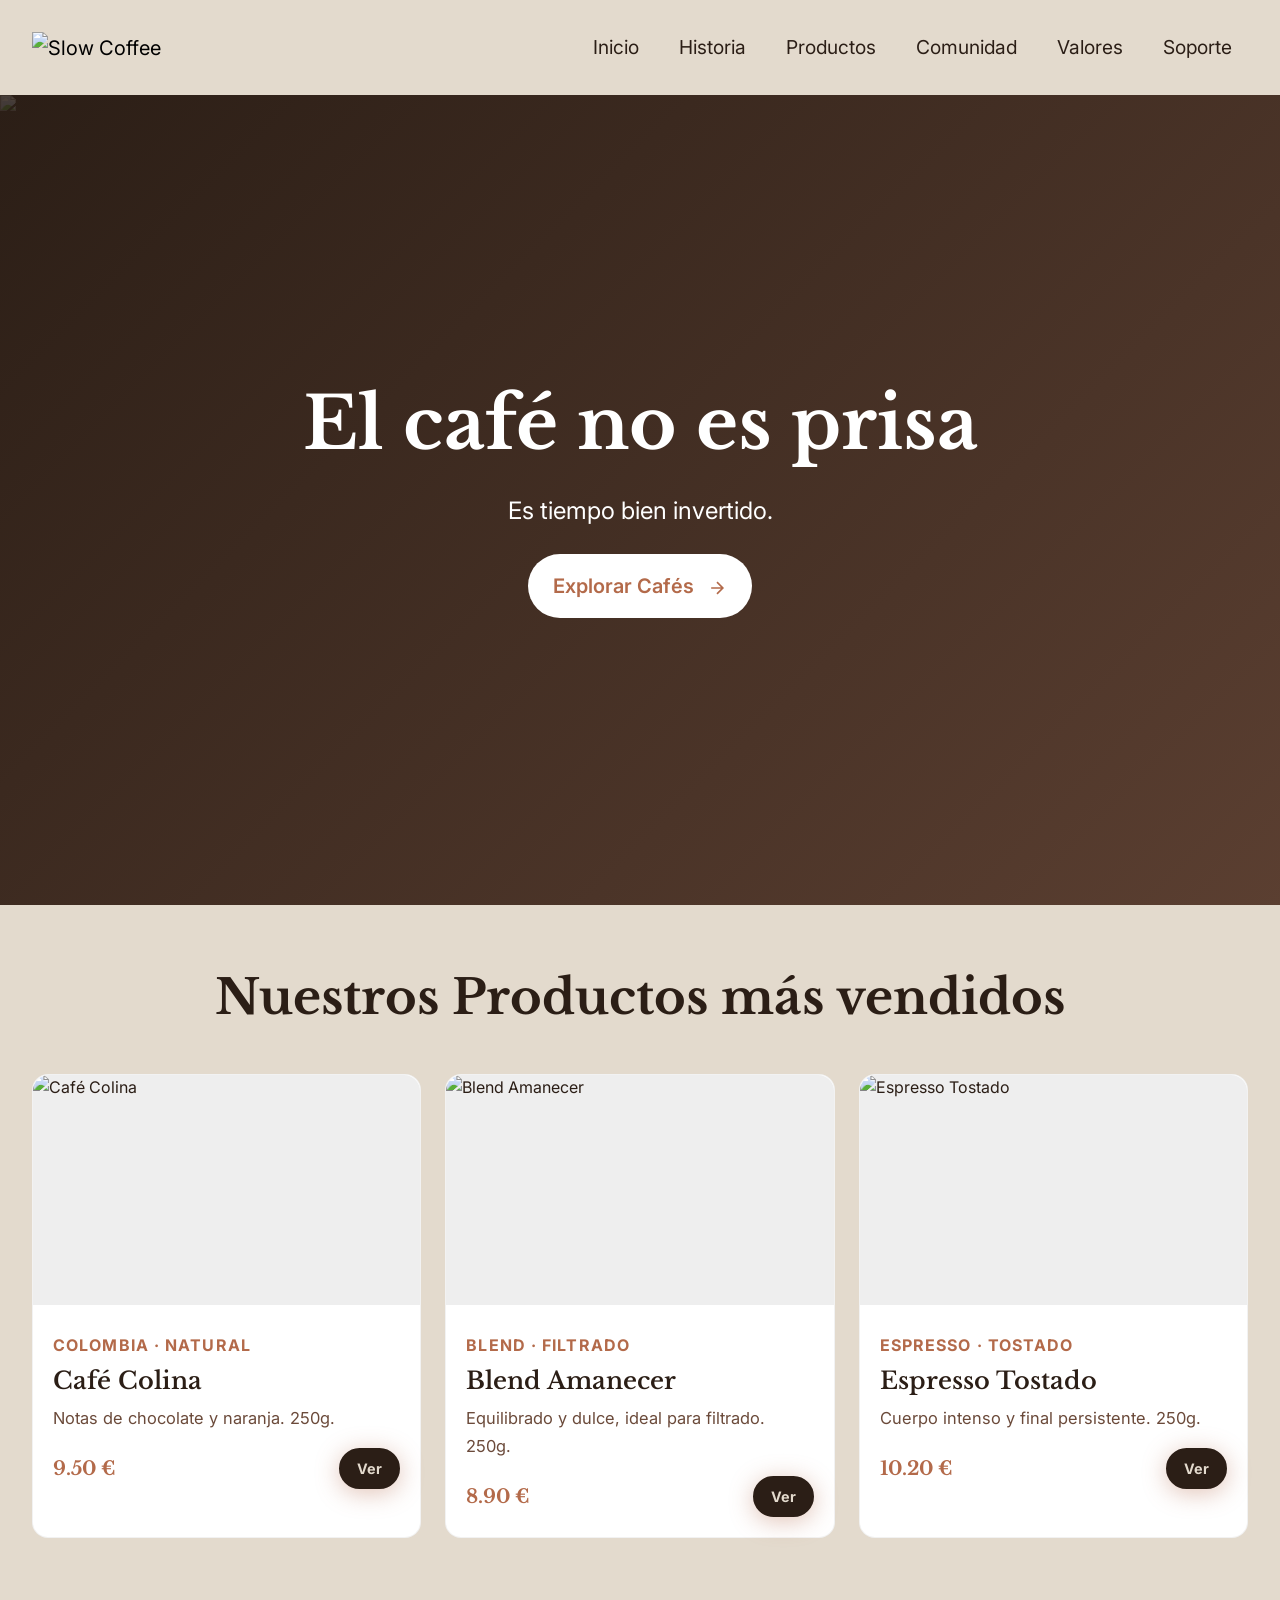
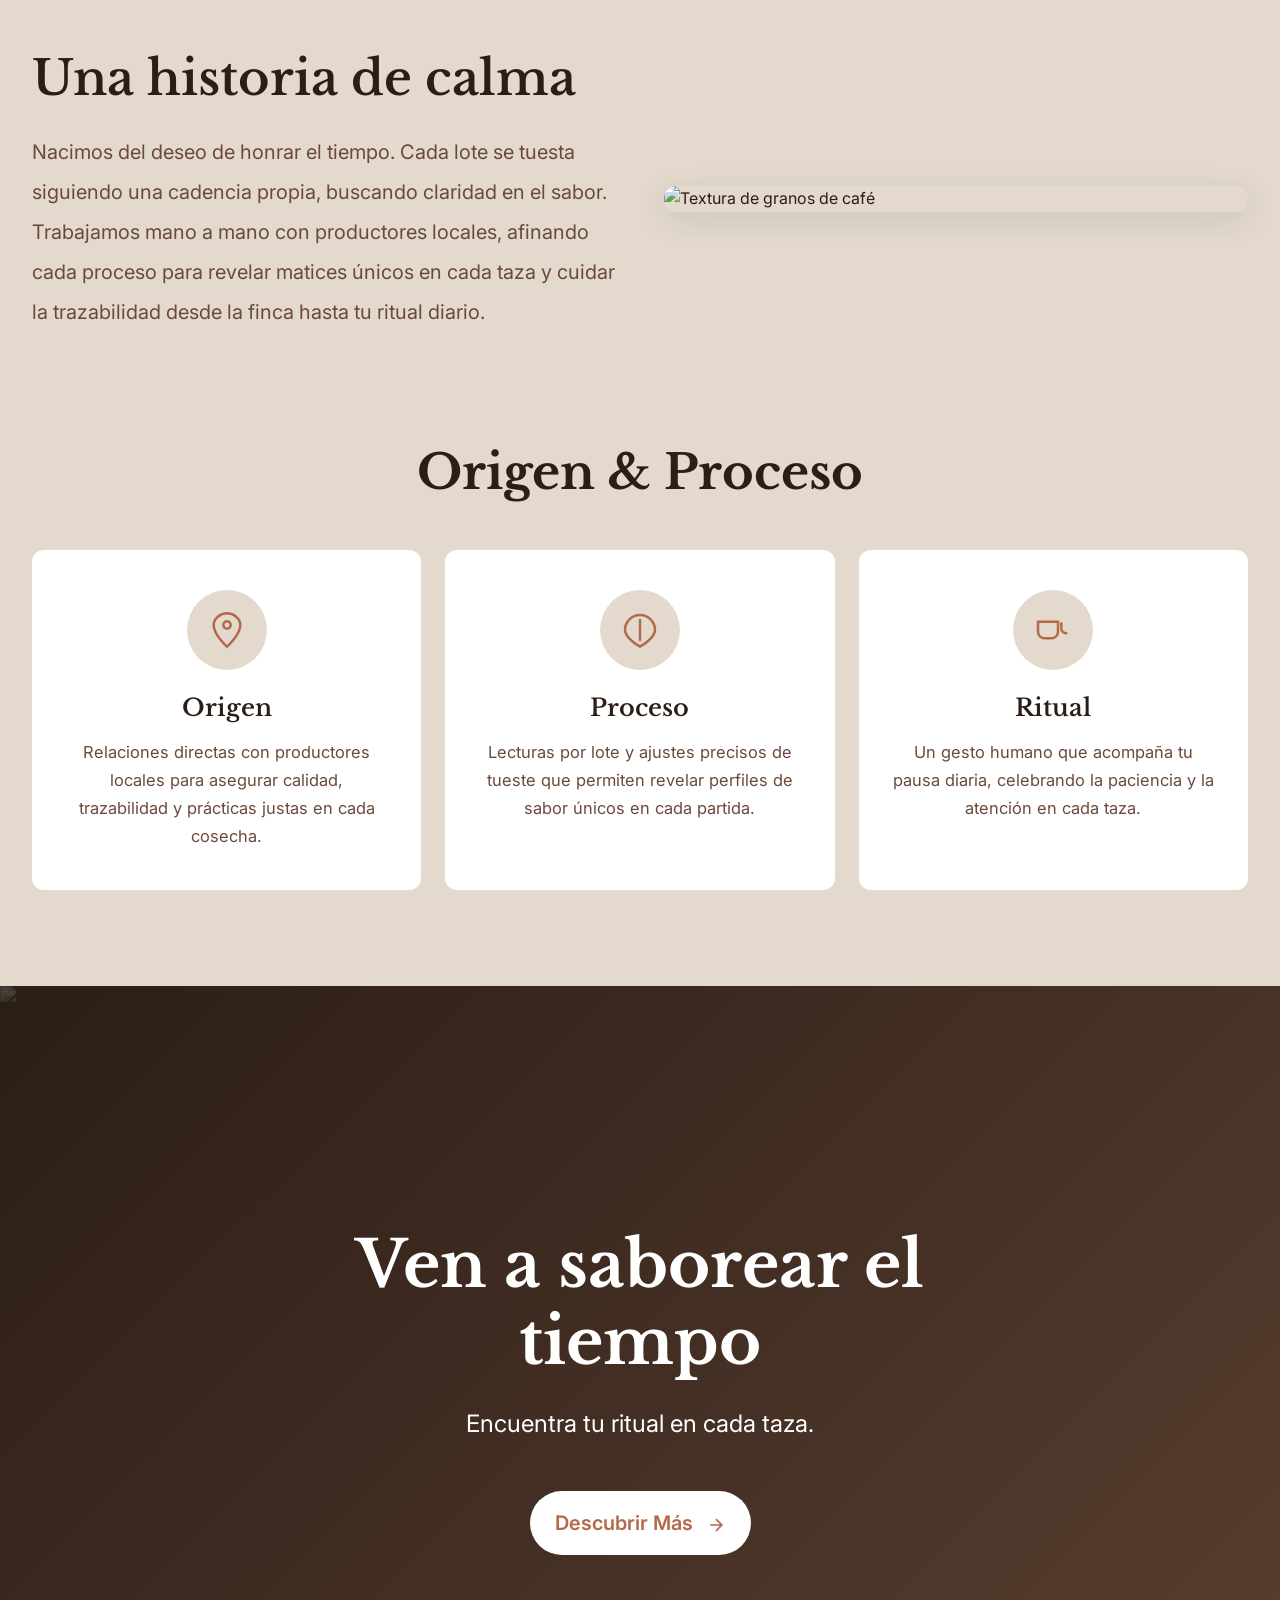
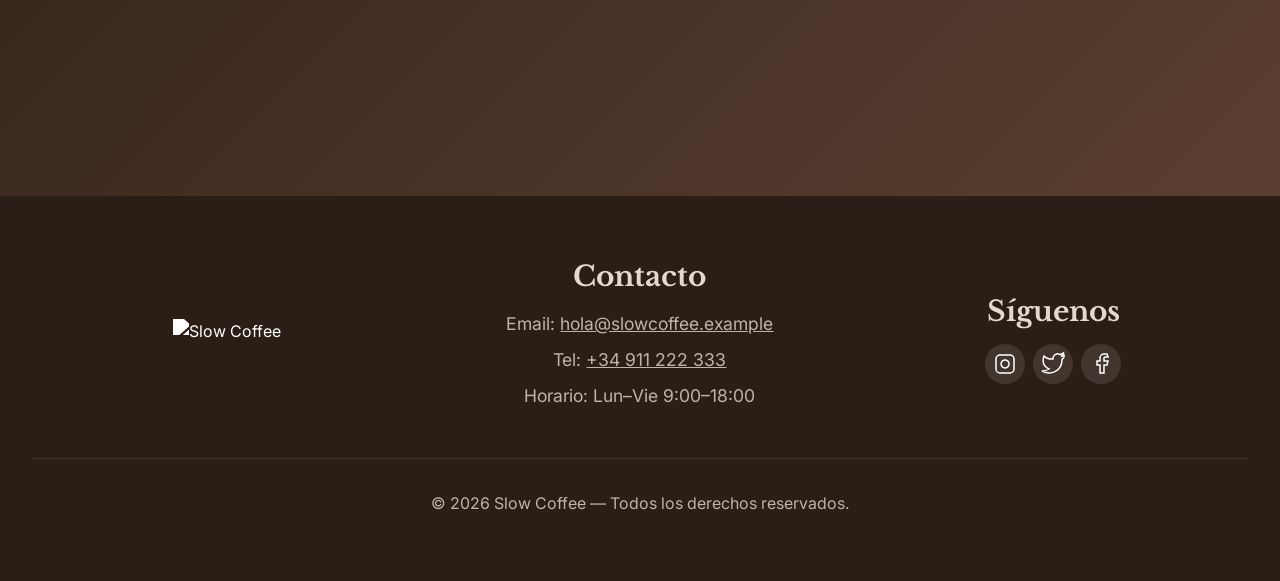
==== index.html @ 9565223c "mover codigo css del footer al html" ====
<!doctype html>
<html lang="es">

<head>
  <meta charset="utf-8" />
  <meta name="viewport" content="width=device-width, initial-scale=1" />
  <title>Slow Coffee — Inicio</title>
  <link rel="preconnect" href="https://fonts.googleapis.com">
  <link rel="preconnect" href="https://fonts.gstatic.com" crossorigin>
  <link
    href="https://fonts.googleapis.com/css2?family=Inter:wght@300;400;600;700&family=Libre+Baskerville:wght@400;700&display=swap"
    rel="stylesheet">
  <link href="https://cdn.jsdelivr.net/npm/bootstrap@5.3.2/dist/css/bootstrap.min.css" rel="stylesheet">

  <link rel="stylesheet" href="css/styles.css">
</head>

<body>
  <!-- //navegación -->
  <header class="site-header">
    <nav class="navbar navbar-expand-md">
      <div class="container d-flex align-items-center justify-content-between">
        <a class="navbar-brand" href="index.html">
          <img src="img/logo_png.png" alt="Slow Coffee" height="50">
        </a>
        <button class="navbar-toggler border-0" type="button" data-bs-toggle="collapse" data-bs-target="#mainNav"
          aria-controls="mainNav" aria-expanded="false" aria-label="Alternar navegación">
          <span class="navbar-toggler-icon"></span>
        </button>
        <div class="collapse navbar-collapse" id="mainNav">
          <ul class="navbar-nav ms-auto gap-2">
            <li class="nav-item"><a class="nav-link" href="index.html">Inicio</a></li>
            <li class="nav-item"><a class="nav-link" href="pag/historia.html">Historia</a></li>
            <li class="nav-item"><a class="nav-link" href="pag/catalogo.html">Productos</a></li>
            <li class="nav-item"><a class="nav-link" href="pag/comunidad.html">Comunidad</a></li>
            <li class="nav-item"><a class="nav-link" href="pag/valores.html">Valores</a></li>
            <li class="nav-item"><a class="nav-link" href="pag/soporte.html">Soporte</a></li>
          </ul>
        </div>
      </div>
    </nav>
  </header>

  <!-- hero -->
  <main>
    <section class="hero">
      <img src="img/indexHero.png" alt="IndexHero" class="hero-bg">
      <div class="hero-overlay"></div>
      <div class="container hero-inner">
        <div class="row justify-content-center">
          <div class="col-lg-10 col-xl-8">
            <div class="hero-copy text-center">
              <h1 class="display-2 fw-bold mb-4">El café no es prisa</h1>
              <p class="fs-4 mb-4">Es tiempo bien invertido.</p>
              <a href="pag/catalogo.html" class="btn btn-hero fs-5">
                Explorar Cafés
                <svg width="20" height="20" viewBox="0 0 24 24" fill="none" stroke="currentColor" stroke-width="2"
                  style="margin-left: 0.5rem;">
                  <path d="M5 12h14M12 5l7 7-7 7" />
                </svg>
              </a>
            </div>
          </div>
        </div>
      </div>
    </section>

    <!-- productos más vendidos -->
    <section id="best-sellers" class="py-section py-3 my-5">
      <div class="container">
        <h2 class="display-5 fw-bold text-center mb-5">Nuestros Productos más vendidos</h2>
        <div class="row g-4">
          <div class="col-md-4">
            <div class="product-card rounded-4">
              <div class="product-photo rounded-top-4">
                <img src="./img/productosFoto.png" alt="Café Colina">
              </div>
              <div class="card-body">
                <span class="headline d-block mb-2">Colombia · Natural</span>
                <h5 class="card-title">Café Colina</h5>
                <p>Notas de chocolate y
                  naranja. 250g.</p>
                <div class="d-flex justify-content-between align-items-center">
                  <span class="price">9.50 €</span>
                  <a href="pag/catalogo.html" class="btn btn-outline-secondary"
                    style="padding: 0.5rem 1rem; font-size: 0.9rem;">Ver</a>
                </div>
              </div>
            </div>
          </div>
          <div class="col-md-4">
            <div class="product-card rounded-4">
              <div class="product-photo rounded-top-4">
                <img src="./img/productosFoto.png" alt="Blend Amanecer">
              </div>
              <div class="card-body">
                <span class="headline d-block mb-2">Blend · Filtrado</span>
                <h5 class="card-title">Blend Amanecer</h5>
                <p>Equilibrado y dulce, ideal
                  para filtrado. 250g.</p>
                <div class="d-flex justify-content-between align-items-center">
                  <span class="price">8.90 €</span>
                  <a href="pag/catalogo.html" class="btn btn-outline-secondary"
                    style="padding: 0.5rem 1rem; font-size: 0.9rem;">Ver</a>
                </div>
              </div>
            </div>
          </div>
          <div class="col-md-4">
            <div class="product-card rounded-4">
              <div class="product-photo rounded-top-4">
                <img src="./img/productosFoto.png" alt="Espresso Tostado">
              </div>
              <div class="card-body">
                <span class="headline d-block mb-2">Espresso · Tostado</span>
                <h5 class="card-title">Espresso Tostado</h5>
                <p>Cuerpo intenso y final
                  persistente. 250g.</p>
                <div class="d-flex justify-content-between align-items-center">
                  <span class="price">10.20 €</span>
                  <a href="pag/catalogo.html" class="btn btn-outline-secondary"
                    style="padding: 0.5rem 1rem; font-size: 0.9rem;">Ver</a>
                </div>
              </div>
            </div>
          </div>
        </div>
      </div>
    </section>

    <!-- historia -->
    <section id="historia" class="py-section py-5">
      <div class="container">
        <div class="row align-items-center g-5">
          <article class="col-md-6 text-center text-md-start">
            <h2 class="display-5 fw-semibold mb-4">Una historia de calma</h2>
            <p class="fs-5 lh-lg">Nacimos del deseo de honrar el tiempo. Cada lote se tuesta
              siguiendo una cadencia propia,
              buscando claridad en el sabor. Trabajamos mano a mano con productores locales, afinando cada proceso para
              revelar matices únicos en cada taza y cuidar la trazabilidad desde la finca hasta tu ritual diario.</p>
          </article>
          <aside class="col-md-6">
            <div class="story-media">
              <img src="./img/historiaFoto2.png" alt="Textura de granos de café" class="img-fluid" />
            </div>
          </aside>
        </div>
      </div>
    </section>

    <!-- cards -->
    <section id="origen" class="py-section py-5 mb-5">
      <div class="container">
        <h2 class="display-5 fw-bold text-center mb-5">Origen & Proceso</h2>
        <div class="row g-4">
          <div class="col-md-4">
            <div class="icon-card">
              <div class="icon-bg">
                <svg class="icon" viewBox="0 0 24 24" fill="none" stroke="currentColor" aria-hidden="true">
                  <path d="M12 2C8 2 4 5 4 9c0 6 8 13 8 13s8-7 8-13c0-4-4-7-8-7z" />
                  <circle cx="12" cy="9" r="2.2" />
                </svg>
              </div>
              <h4>Origen</h4>
              <p class="mb-0">Relaciones directas con productores locales para asegurar calidad, trazabilidad y
                prácticas justas en cada cosecha.</p>
            </div>
          </div>
          <div class="col-md-4">
            <div class="icon-card">
              <div class="icon-bg">
                <svg class="icon" viewBox="0 0 24 24" fill="none" stroke="currentColor" aria-hidden="true">
                  <path d="M21 12c0 5-9 10-9 10S3 17 3 12a9 9 0 0 1 18 0z" />
                  <path d="M12 6v12" stroke-linecap="round" />
                </svg>
              </div>
              <h4>Proceso</h4>
              <p class="mb-0">Lecturas por lote y ajustes precisos de tueste que permiten revelar perfiles de sabor
                únicos en cada partida.</p>
            </div>
          </div>
          <div class="col-md-4">
            <div class="icon-card">
              <div class="icon-bg">
                <svg class="icon" viewBox="0 0 24 24" fill="none" stroke="currentColor" aria-hidden="true">
                  <path d="M3 7h12v6a4 4 0 0 1-4 4H7a4 4 0 0 1-4-4V7z" />
                  <path d="M17 8v3a3 3 0 0 0 3 3" stroke-linecap="round" />
                </svg>
              </div>
              <h4>Ritual</h4>
              <p class="mb-0">Un gesto humano que acompaña tu pausa diaria, celebrando la paciencia y la atención en
                cada taza.</p>
            </div>
          </div>
        </div>
      </div>
    </section>

    <!-- cta -->
    <section class="hero">
      <img src="img/ctaIndex.png" alt="IndexHero" class="hero-bg">
      <div class="hero-overlay"></div>
      <div class="container hero-inner">
        <div class="row justify-content-center">
          <div class="col-lg-10 col-xl-8">
            <div class="hero-copy text-center">
              <h1 class="display-3 fw-bold mb-4">Ven a saborear el tiempo</h1>
              <p class="fs-4 mb-5">Encuentra tu ritual en cada taza.</p>
              <a href="pag/catalogo.html" class="btn btn-hero fs-5">
                Descubrir Más
                <svg width="20" height="20" viewBox="0 0 24 24" fill="none" stroke="currentColor" stroke-width="2"
                  style="margin-left: 0.5rem;">
                  <path d="M5 12h14M12 5l7 7-7 7" />
                </svg>
              </a>
            </div>
          </div>
        </div>
      </div>
    </section>

    <footer style="background: var(--coffee-900); color: var(--cream); padding: 4rem 0;">
      <div class="container">
        <div class="row text-center align-items-center">
          <div class="col-md-4 mb-4">
            <a class="d-inline-block mb-3" href="index.html" style="text-decoration: none;">
              <img src="img/logo_negativo_png.png" alt="Slow Coffee" height="60"
                style="filter: brightness(0) invert(1);">
            </a>
          </div>
          <div class="col-md-4 mb-4">
            <h3 class="mb-3" style="color: var(--cream);">Contacto</h3>
            <ul class="list-unstyled mb-0">
              <li style="margin-bottom: 0.5rem; font-size: 1.1rem; opacity: 0.8;">
                Email: <a href="mailto:hola@slowcoffee.example"
                  style="color: var(--cream); text-decoration: underline;">hola@slowcoffee.example</a>
              </li>
              <li style="margin-bottom: 0.5rem; font-size: 1.1rem; opacity: 0.8;">
                Tel: <a href="tel:+34911222333" style="color: var(--cream); text-decoration: underline;">+34 911 222
                  333</a>
              </li>
              <li style="margin-bottom: 0.5rem; font-size: 1.1rem; opacity: 0.8;">
                Horario: Lun–Vie 9:00–18:00
              </li>
            </ul>
          </div>
          <div class="col-md-4 mb-4">
            <h3 class="mb-3" style="color: var(--cream);">Síguenos</h3>
            <div class="d-flex justify-content-center gap-2" aria-label="Redes sociales">
              <a href="#" aria-label="Instagram"
                style="width: 40px; height: 40px; background: rgba(255, 255, 255, 0.1); border-radius: 50%; display: inline-flex; align-items: center; justify-content: center; color: white; text-decoration: none;">
                <svg viewBox="0 0 24 24" fill="none" stroke="currentColor" stroke-width="1.5" aria-hidden="true"
                  width="24" height="24">
                  <rect x="3" y="3" width="18" height="18" rx="4" />
                  <path d="M16 11.37A4 4 0 1 1 12.63 8 4 4 0 0 1 16 11.37z" />
                </svg>
              </a>
              <a href="#" aria-label="Twitter"
                style="width: 40px; height: 40px; background: rgba(255, 255, 255, 0.1); border-radius: 50%; display: inline-flex; align-items: center; justify-content: center; color: white; text-decoration: none;">
                <svg viewBox="0 0 24 24" fill="none" stroke="currentColor" stroke-width="1.5" aria-hidden="true"
                  width="24" height="24">
                  <path
                    d="M23 3a10.9 10.9 0 0 1-3.14 1.53A4.48 4.48 0 0 0 22.43 1s-1.94 1.16-3.54 1.58A4.48 4.48 0 0 0 12 6v1A10.66 10.66 0 0 1 3 4s-4 9 5 13a11.64 11.64 0 0 1-7 2c9 5 20 0 20-11.5A4.5 4.5 0 0 0 23 3z" />
                </svg>
              </a>
              <a href="#" aria-label="Facebook"
                style="width: 40px; height: 40px; background: rgba(255, 255, 255, 0.1); border-radius: 50%; display: inline-flex; align-items: center; justify-content: center; color: white; text-decoration: none;">
                <svg viewBox="0 0 24 24" fill="none" stroke="currentColor" stroke-width="1.5" aria-hidden="true"
                  width="24" height="24">
                  <path d="M18 2h-3a4 4 0 0 0-4 4v3H8v4h3v8h4v-8h3l1-4h-4V6a1 1 0 0 1 1-1h3z" />
                </svg>
              </a>
            </div>
          </div>
        </div>
        <div class="text-center mt-3" style="padding-top: 2rem; border-top: 1px solid rgba(255,255,255,0.1);">
          <p class="mb-0" style="color: var(--cream); opacity: 0.8;">© <span id="year"></span> Slow Coffee — Todos los
            derechos reservados.</p>
        </div>
      </div>
    </footer>

    <script>
      (function () {
        document.getElementById('year').textContent = new Date().getFullYear();
      })();
    </script>
    <script src="https://cdn.jsdelivr.net/npm/bootstrap@5.3.2/dist/js/bootstrap.bundle.min.js"></script>
</body>

</html>
---- css/styles.css ----
/* ══════════════════════════════════════════════════════════
   SLOW COFFEE - ESTILOS UNIFICADOS (CORREGIDO)
   ══════════════════════════════════════════════════════════ */

:root {
  --coffee-900: #2b1e16;
  --coffee-600: #6b4a3a;
  --cream: #e3dacd;
  --white: #ffffff;
  --olive: #6f7d63;
  --terracotta: #b36a4a;
  --gold: #d4a574;
  --font-serif: "Libre Baskerville", serif;
  --font-sans: "Inter", system-ui, sans-serif;
  --font-sans:
    "Inter", system-ui, -apple-system, "Segoe UI", Roboto, "Helvetica Neue",
    Arial;
  --shadow: 0 8px 30px rgba(43, 30, 22, 0.12);
}

/* 1. RESET & BASE */
* {
  box-sizing: border-box;
}
body {
  margin: 0;
  font-family: var(--font-sans);
  color: var(--coffee-900);
  background: var(--cream);
  line-height: 1.6;
  -webkit-font-smoothing: antialiased;
}
h1,
h2,
h3,
h4,
h5 {
  font-family: var(--font-serif);
  font-weight: 700;
  color: var(--coffee-900);
}
p,
.comunidad {
  color: var(--coffee-600);
}
a {
  text-decoration: none;
  transition: 0.3s;
}

/* 2. LAYOUT - Ajuste para que no se vea comprimido */
.container {
  width: 100%;
  max-width: 1300px !important;
  margin: 0 auto;
  padding: 0 2rem;
}
.py-section {
  padding: 4rem 0;
}

/* 3. HEADER & NAV */
.site-header {
  background: var(--cream);
  padding: 1rem 0;
  z-index: 1050;
}
.navbar-brand img {
  height: 60px;
  width: auto;
  object-fit: contain;
}
.nav-link {
  color: var(--coffee-900) !important;
  font-weight: 400;
  font-size: 1.2rem;
  padding: 0.5rem 1rem !important;
  transition: color 0.3s ease;
}
.nav-link:hover {
  color: var(--terracotta) !important;
}

/* Menú móvil pantalla completa */
@media (max-width: 767px) {
  .navbar-collapse {
    position: fixed;
    top: 0;
    left: 0;
    right: 0;
    bottom: 0;
    background: var(--cream);
    z-index: 1040;
    padding: 2rem;
    overflow-y: auto;
  }
  .navbar-collapse.show,
  .navbar-collapse.collapsing {
    display: flex !important;
    flex-direction: column;
    justify-content: center;
    height: 100vh !important;
    transform: translateX(0);
  }
  .navbar-nav {
    width: 100%;
    text-align: center;
    gap: 1rem !important;
  }
  .nav-item {
    width: 100%;
  }
  .nav-link {
    font-size: 1.5rem !important;
    padding: 1rem !important;
    display: block;
    border-bottom: 1px solid rgba(0, 0, 0, 0.05);
  }
  .nav-link:last-child {
    border-bottom: none;
  }
  .navbar-toggler {
    position: relative;
    z-index: 1050;
  }
  .navbar-brand {
    position: relative;
    z-index: 1050;
  }
}
.navbar-collapse.collapsing {
  transition: none;
}
.navbar-toggler:focus {
  box-shadow: none;
}

/* 4. HERO SYSTEM */
.hero {
  position: relative;
  min-height: 90vh;
  display: flex;
  align-items: center;
  overflow: hidden;
  background: var(--coffee-900);
}
.hero-bg {
  position: absolute;
  inset: 0;
  width: 100%;
  height: 100%;
  object-fit: cover;
  z-index: 0;
}
.hero-overlay {
  position: absolute;
  inset: 0;
  background: linear-gradient(
    135deg,
    rgba(43, 30, 22, 0.85),
    rgba(107, 74, 58, 0.75)
  );
  z-index: 1;
}
.hero-inner {
  position: relative;
  z-index: 2;
  width: 100%;
}
.hero-copy,
.hero-copy h1,
.hero-copy p {
  color: white;
}

/* 5. SECCIÓN HISTORIA (Imagen a la derecha) */
.story-media img {
  border-radius: 12px;
  box-shadow: var(--shadow);
  width: 100%;
  object-fit: cover;
}
.story-media {
  height: 100%;
  display: flex;
  align-items: center;
}

/* 7. PRODUCTOS (Cards de Inicio) */
.product-card {
  background: white;
  border-radius: 8px;
  border: 1px solid rgba(0, 0, 0, 0.05);
  transition:
    transform 0.3s ease,
    box-shadow 0.3s ease;
  height: 100%;
}
.product-card .card-body {
  padding: 1.25rem;
}
.product-photo {
  height: 230px;
  background: #eee;
  margin-bottom: 0.5rem;
  display: flex;
  align-items: center;
  justify-content: center;
  overflow: hidden;
}
.product-photo img {
  width: 100%;
  height: 100%;
  object-fit: cover;
}
.product-card:hover {
  transform: translateY(-8px);
  box-shadow: 0 12px 24px rgba(0, 0, 0, 0.15);
  font-size: 1.05rem;
}
.product-card .card-title {
  font-family: var(--font-serif);
  font-weight: 600;
  margin-bottom: 0.5rem;
}
.product-card .price {
  color: var(--terracotta);
  font-weight: 700;
  font-size: 1.2rem;
  font-family: var(--font-serif);
}

/* 6. ICONOS (Origen & Proceso) - Corregido tamaño */
.icon-card {
  text-align: center;
  padding: 2.5rem 2rem;
  background: white;
  border-radius: 12px;
  transition:
    transform 0.3s ease,
    box-shadow 0.3s ease;
  height: 100%;
}
.icon-card:hover {
  transform: translateY(-8px);
  box-shadow: 0 12px 24px rgba(0, 0, 0, 0.1);
}
.icon-card svg {
  width: 40px;
  height: 80px;
  color: var(--terracotta);
  stroke-width: 1px;
  stroke-width: 1.5px;
}
.icon-card h4,
.product-card h5 {
  font-size: 1.5rem;
  margin-bottom: 1rem;
  font-weight: 600;
}
.icon-card p,
.product-card p {
  color: var(--coffee-600);
  font-size: 1.03rem;
  line-height: 1.7;
}
.icon-card .icon-bg {
  width: 80px;
  height: 80px;
  background: var(--cream);
  border-radius: 50%;
  display: inline-flex;
  align-items: center;
  justify-content: center;
  margin-bottom: 1.5rem;
}

/* 8. FOOTER */

.btn-outline-secondary {
  border: 2px solid var(--coffee-900);
  padding: 1.2rem 2rem;
  border-radius: 50px;
  font-weight: 700;
  background: var(--coffee-900);
  color: var(--cream);
  box-shadow: 0 4px 24px rgba(179, 106, 74, 0.4);
  transition: all 0.3s ease;
}
.btn-outline-secondary:hover {
  background: var(--cream);
  color: var(--coffee-900);
  border: 2px solid var(--coffee-900);
  transform: translateY(-3px) scale(1.05);
  box-shadow: 0 4px 32px rgba(179, 106, 74, 0.6);
}

/* PAGINA HISTORIA (headline tambien es usado en las cards del index)*/

.headline {
  color: var(--terracotta);
  font-size: 1rem;
  text-transform: uppercase;
  letter-spacing: 1.1px;
  font-weight: 700;
}
.badge {
  font-size: 2rem;
  padding: 0.75rem 1.5rem;
  color: var(--terracotta);
  box-shadow: 0 4px 24px var(--cream);
}
.timeline-historia-new {
  position: relative;
}
.timeline-historia-new::before {
  content: "";
  position: absolute;
  left: 50%;
  top: 0;
  bottom: 0;
  width: 2px;
  background: var(--coffee-300, #d4c5b9);
  transform: translateX(-50%);
}

.timeline-checkpoint {
  position: absolute;
  left: 50%;
  top: 50%;
  transform: translate(-50%, -50%);
  width: 20px;
  height: 20px;
  background: white;
  border: 4px solid var(--terracotta, #c1666b);
  border-radius: 50%;
  z-index: 10;
  box-shadow: 0 0 0 4px white;
}

.timeline-checkpoint-current {
  background: var(--terracotta, #c1666b);
  width: 24px;
  height: 24px;
}

@media (max-width: 767px) {
  .timeline-historia-new::before {
    left: 20px;
  }
  .timeline-checkpoint {
    left: 20px;
  }
}

/* PAGINA CATALOGO */
.hero-badge,
.btn-hero {
  font-size: 1.1rem;
  padding: 1rem 1.5rem;
  color: var(--terracotta);
  background: white;
  transition: all 0.3s ease;
  border-radius: 40px;
  font-weight: 600;
}
.hero-badge:hover,
.btn-hero:hover {
  background-color: var(--terracotta) !important;
  color: white !important;
  transform: translateY(-2px);
  box-shadow: 0 4px 12px rgba(212, 165, 116, 0.3);
}
.hero-badge:hover svg {
  stroke: white;
}

/* PAGINA COMUNIDAD */
.card:hover {
  box-shadow: 0 0.5rem 1.5rem rgba(0, 0, 0, 0.15) !important;
  transform: translateY(-5px);
}
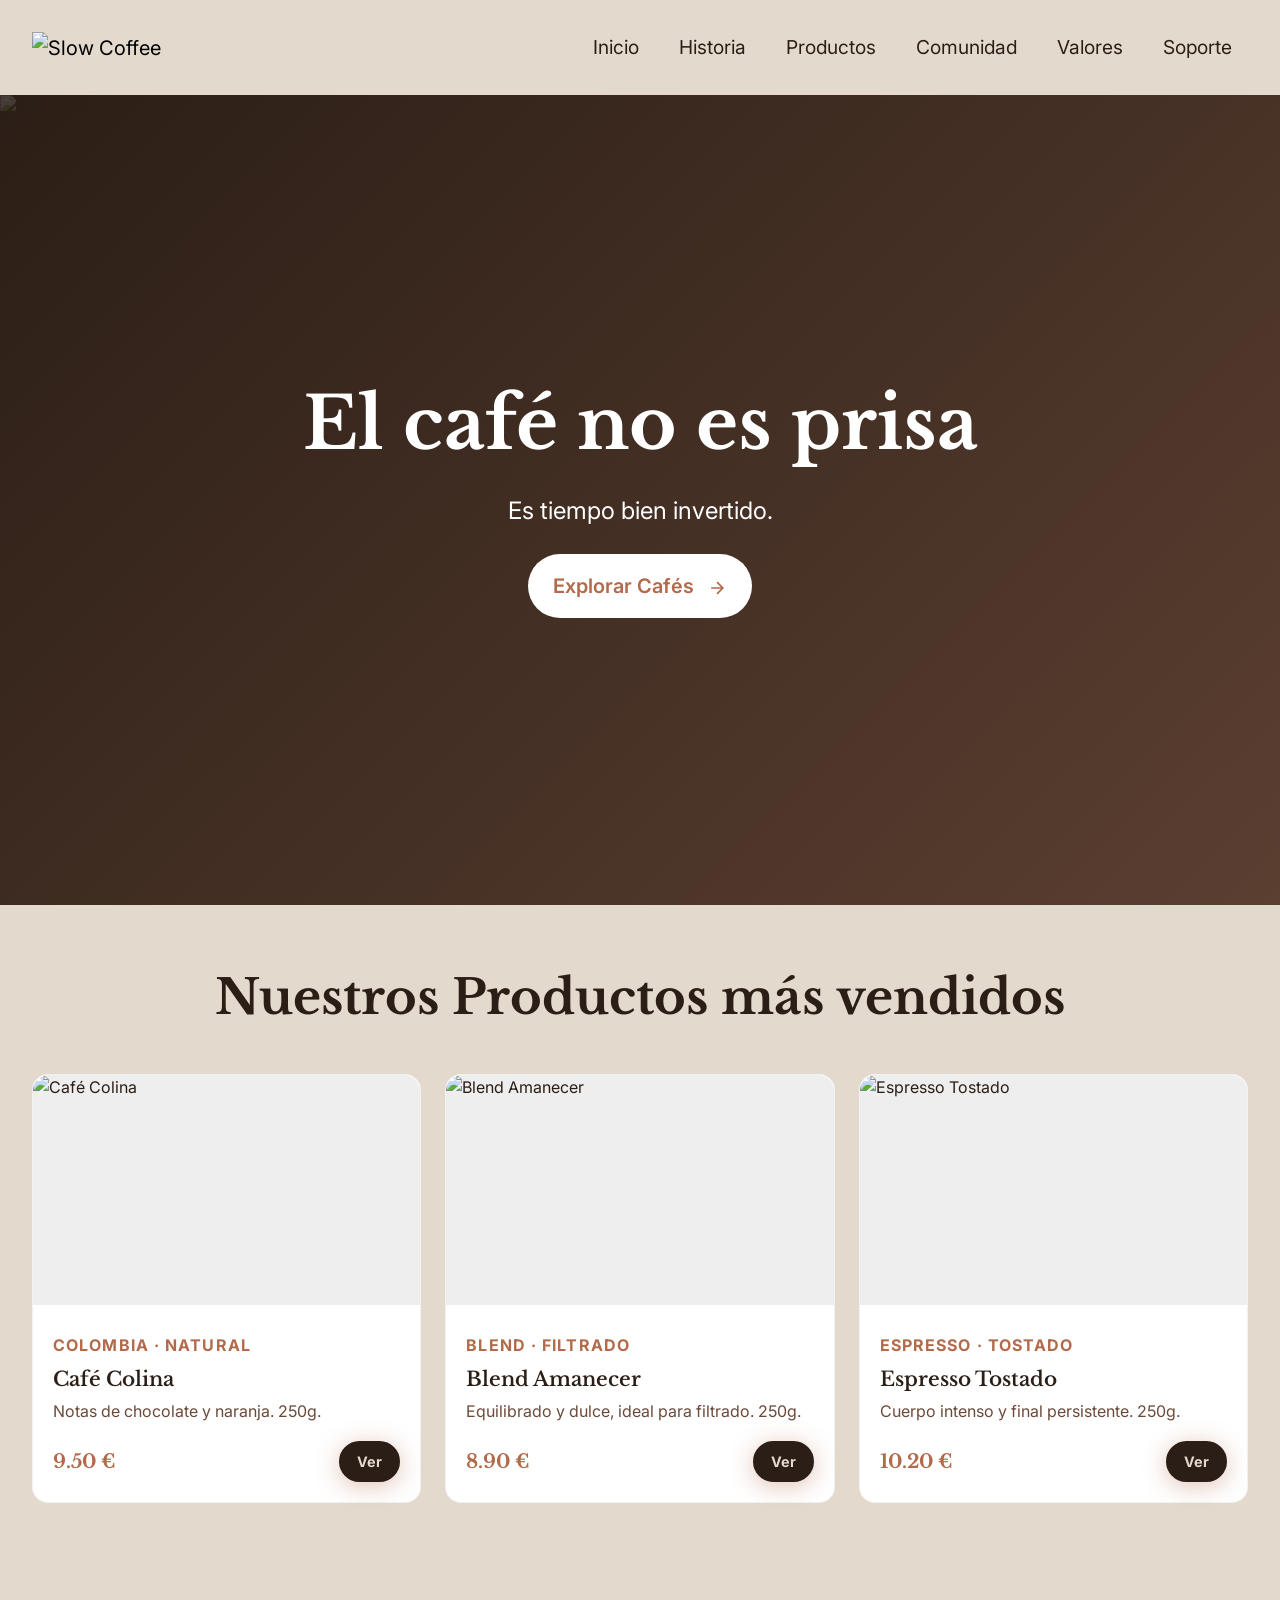
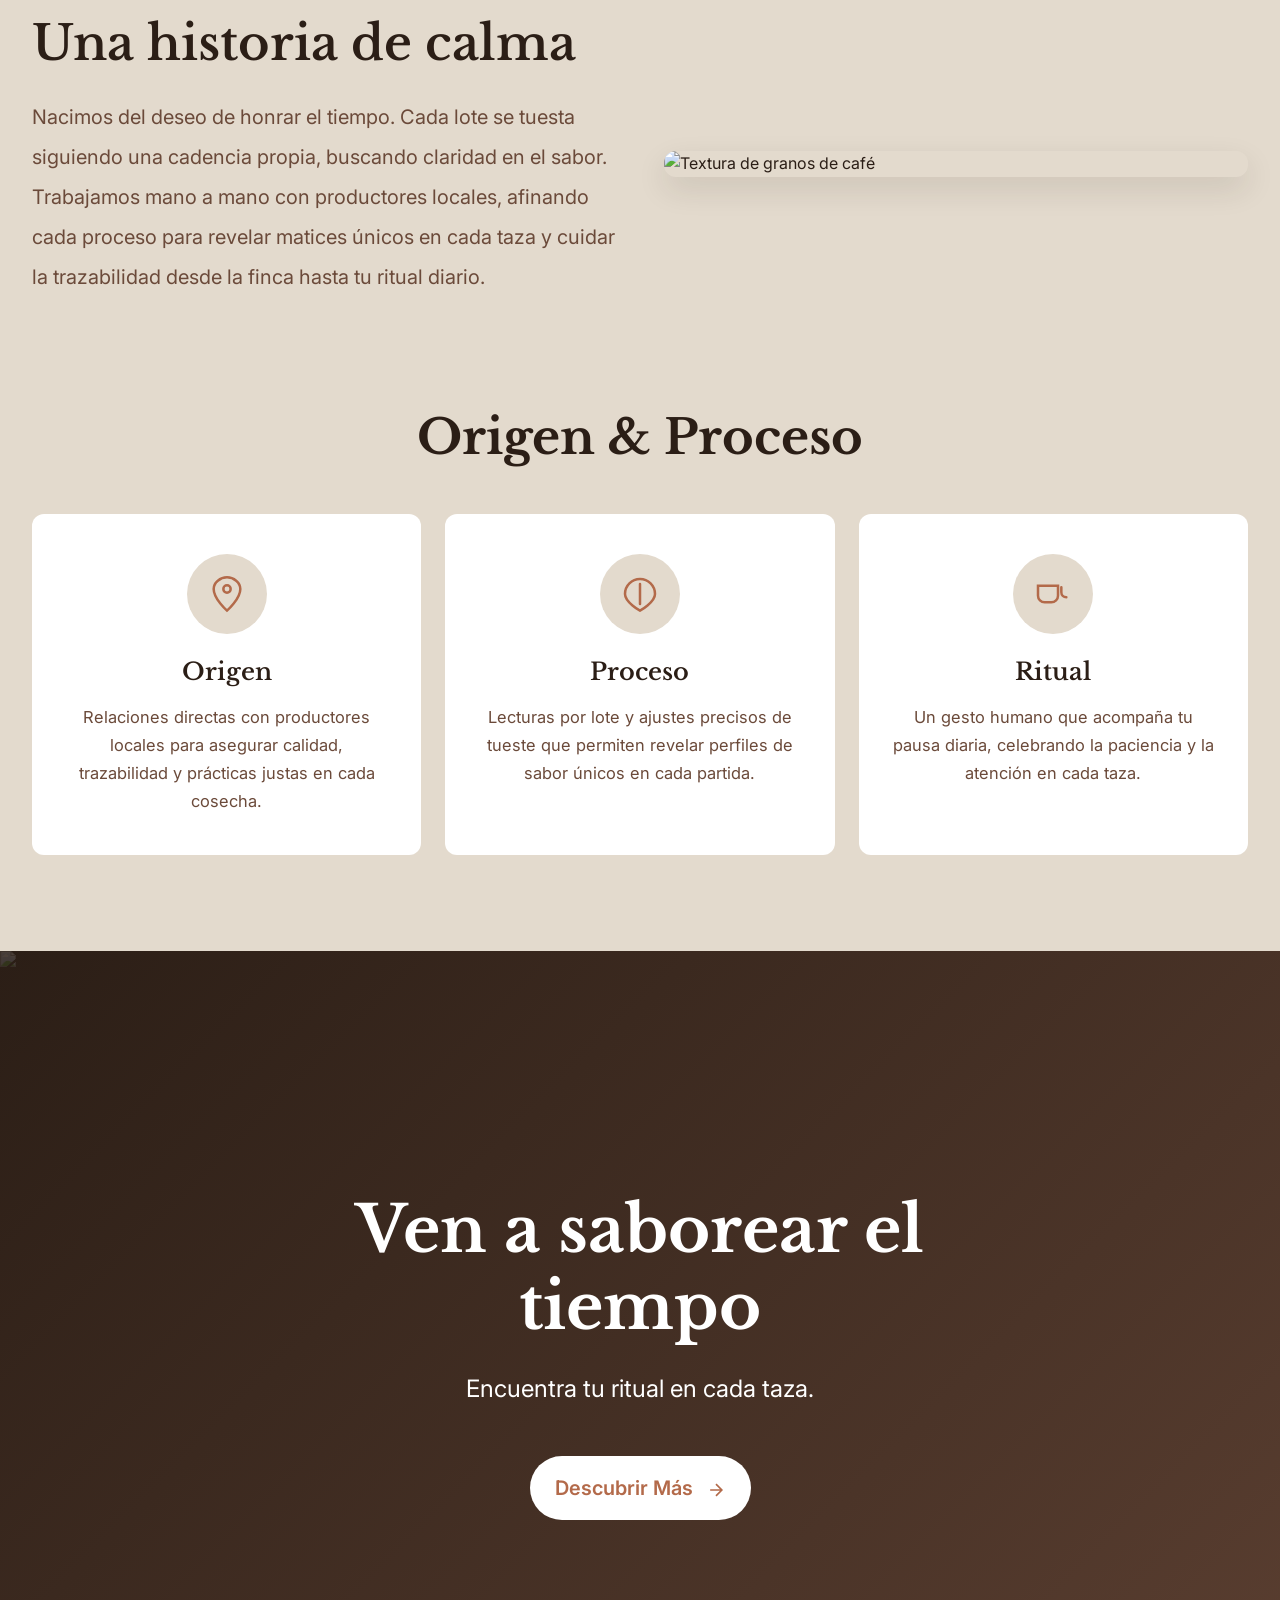
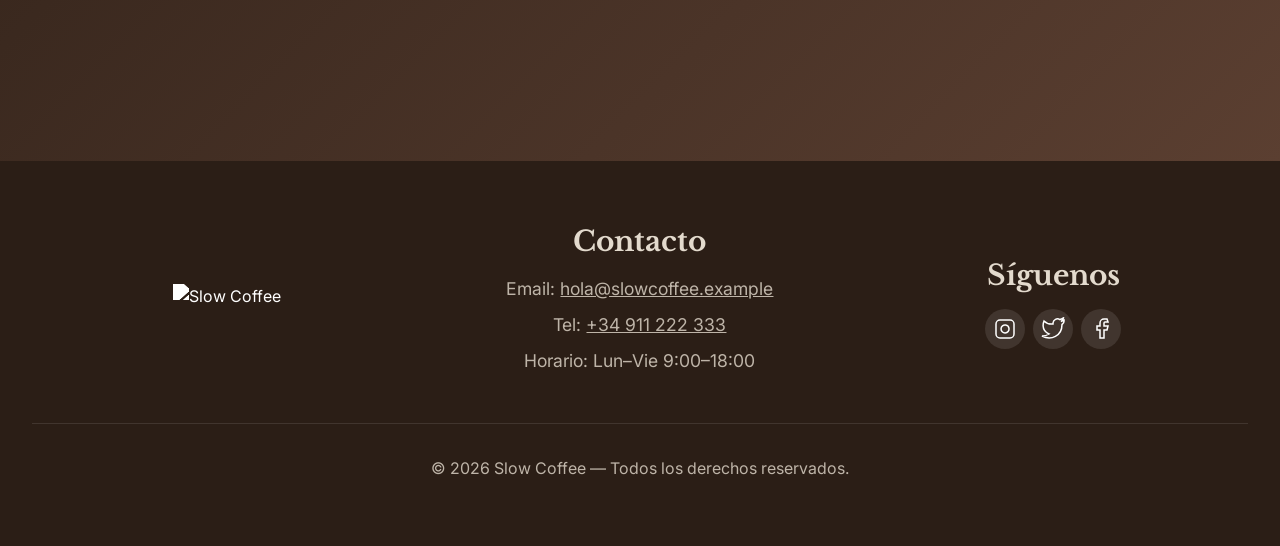
==== commit 8fff9a70: "eliminar estilos innecesarios del index" ====
--- a/index.html
+++ b/index.html
@@ -66,22 +66,27 @@
     </section>
 
     <!-- productos más vendidos -->
-    <section id="best-sellers" class="py-section py-3 my-5">
+    <section id="best-sellers" class="py-3 my-5">
       <div class="container">
         <h2 class="display-5 fw-bold text-center mb-5">Nuestros Productos más vendidos</h2>
         <div class="row g-4">
           <div class="col-md-4">
-            <div class="product-card rounded-4">
-              <div class="product-photo rounded-top-4">
-                <img src="./img/productosFoto.png" alt="Café Colina">
-              </div>
-              <div class="card-body">
+            <div class="product-card rounded-4"
+              style="background: white; border-radius: 8px; border: 1px solid rgba(0, 0, 0, 0.05); height: 100%;">
+              <div
+                style="height: 230px; background: #eee; margin-bottom: .5rem; display: flex; align-items: center; justify-content: center; overflow: hidden;"
+                class="rounded-top-4">
+                <img src="./img/productosFoto.png" alt="Café Colina"
+                  style="width: 100%; height: 100%; object-fit: cover;">
+              </div>
+              <div style="padding: 1.25rem;">
                 <span class="headline d-block mb-2">Colombia · Natural</span>
-                <h5 class="card-title">Café Colina</h5>
-                <p>Notas de chocolate y
-                  naranja. 250g.</p>
+                <h5 style="font-family: var(--font-serif); font-weight: 600; margin-bottom: 0.5rem;">Café Colina</h5>
+                <p>Notas de chocolate y naranja. 250g.</p>
                 <div class="d-flex justify-content-between align-items-center">
-                  <span class="price">9.50 €</span>
+                  <span
+                    style="color: var(--terracotta); font-weight: 700; font-size: 1.2rem; font-family: var(--font-serif);">9.50
+                    €</span>
                   <a href="pag/catalogo.html" class="btn btn-outline-secondary"
                     style="padding: 0.5rem 1rem; font-size: 0.9rem;">Ver</a>
                 </div>
@@ -89,17 +94,22 @@
             </div>
           </div>
           <div class="col-md-4">
-            <div class="product-card rounded-4">
-              <div class="product-photo rounded-top-4">
-                <img src="./img/productosFoto.png" alt="Blend Amanecer">
-              </div>
-              <div class="card-body">
+            <div class="product-card rounded-4"
+              style="background: white; border-radius: 8px; border: 1px solid rgba(0, 0, 0, 0.05); height: 100%;">
+              <div
+                style="height: 230px; background: #eee; margin-bottom: .5rem; display: flex; align-items: center; justify-content: center; overflow: hidden;"
+                class="rounded-top-4">
+                <img src="./img/productosFoto.png" alt="Blend Amanecer"
+                  style="width: 100%; height: 100%; object-fit: cover;">
+              </div>
+              <div style="padding: 1.25rem;">
                 <span class="headline d-block mb-2">Blend · Filtrado</span>
-                <h5 class="card-title">Blend Amanecer</h5>
-                <p>Equilibrado y dulce, ideal
-                  para filtrado. 250g.</p>
+                <h5 style="font-family: var(--font-serif); font-weight: 600; margin-bottom: 0.5rem;">Blend Amanecer</h5>
+                <p>Equilibrado y dulce, ideal para filtrado. 250g.</p>
                 <div class="d-flex justify-content-between align-items-center">
-                  <span class="price">8.90 €</span>
+                  <span
+                    style="color: var(--terracotta); font-weight: 700; font-size: 1.2rem; font-family: var(--font-serif);">8.90
+                    €</span>
                   <a href="pag/catalogo.html" class="btn btn-outline-secondary"
                     style="padding: 0.5rem 1rem; font-size: 0.9rem;">Ver</a>
                 </div>
@@ -107,17 +117,23 @@
             </div>
           </div>
           <div class="col-md-4">
-            <div class="product-card rounded-4">
-              <div class="product-photo rounded-top-4">
-                <img src="./img/productosFoto.png" alt="Espresso Tostado">
-              </div>
-              <div class="card-body">
+            <div class="product-card rounded-4"
+              style="background: white; border-radius: 8px; border: 1px solid rgba(0, 0, 0, 0.05); height: 100%;">
+              <div
+                style="height: 230px; background: #eee; margin-bottom: .5rem; display: flex; align-items: center; justify-content: center; overflow: hidden;"
+                class="rounded-top-4">
+                <img src="./img/productosFoto.png" alt="Espresso Tostado"
+                  style="width: 100%; height: 100%; object-fit: cover;">
+              </div>
+              <div style="padding: 1.25rem;">
                 <span class="headline d-block mb-2">Espresso · Tostado</span>
-                <h5 class="card-title">Espresso Tostado</h5>
-                <p>Cuerpo intenso y final
-                  persistente. 250g.</p>
+                <h5 style="font-family: var(--font-serif); font-weight: 600; margin-bottom: 0.5rem;">Espresso Tostado
+                </h5>
+                <p>Cuerpo intenso y final persistente. 250g.</p>
                 <div class="d-flex justify-content-between align-items-center">
-                  <span class="price">10.20 €</span>
+                  <span
+                    style="color: var(--terracotta); font-weight: 700; font-size: 1.2rem; font-family: var(--font-serif);">10.20
+                    €</span>
                   <a href="pag/catalogo.html" class="btn btn-outline-secondary"
                     style="padding: 0.5rem 1rem; font-size: 0.9rem;">Ver</a>
                 </div>
@@ -140,8 +156,9 @@
               revelar matices únicos en cada taza y cuidar la trazabilidad desde la finca hasta tu ritual diario.</p>
           </article>
           <aside class="col-md-6">
-            <div class="story-media">
-              <img src="./img/historiaFoto2.png" alt="Textura de granos de café" class="img-fluid" />
+            <div style="height: 100%; display: flex; align-items: center;">
+              <img src="./img/historiaFoto2.png" alt="Textura de granos de café" class="img-fluid"
+                style="border-radius: 12px; box-shadow: 0 12px 30px rgba(43, 30, 22, 0.12); width: 100%; object-fit: cover;" />
             </div>
           </aside>
         </div>
@@ -149,47 +166,57 @@
     </section>
 
     <!-- cards -->
-    <section id="origen" class="py-section py-5 mb-5">
+    <section id="origen" class="py-5 mb-5">
       <div class="container">
         <h2 class="display-5 fw-bold text-center mb-5">Origen & Proceso</h2>
         <div class="row g-4">
           <div class="col-md-4">
-            <div class="icon-card">
-              <div class="icon-bg">
-                <svg class="icon" viewBox="0 0 24 24" fill="none" stroke="currentColor" aria-hidden="true">
+            <div class="icon-card"
+              style="text-align: center; padding: 2.5rem 2rem; background: white; border-radius: 12px; height: 100%;">
+              <div
+                style="width: 80px; height: 80px; background: var(--cream); border-radius: 50%; display: inline-flex; align-items: center; justify-content: center; margin-bottom: 1.5rem;">
+                <svg style="width: 40px; height: 40px; color: var(--terracotta); stroke-width: 1.5px;"
+                  viewBox="0 0 24 24" fill="none" stroke="currentColor" aria-hidden="true">
                   <path d="M12 2C8 2 4 5 4 9c0 6 8 13 8 13s8-7 8-13c0-4-4-7-8-7z" />
                   <circle cx="12" cy="9" r="2.2" />
                 </svg>
               </div>
-              <h4>Origen</h4>
-              <p class="mb-0">Relaciones directas con productores locales para asegurar calidad, trazabilidad y
-                prácticas justas en cada cosecha.</p>
-            </div>
-          </div>
-          <div class="col-md-4">
-            <div class="icon-card">
-              <div class="icon-bg">
-                <svg class="icon" viewBox="0 0 24 24" fill="none" stroke="currentColor" aria-hidden="true">
+              <h4 style="font-size: 1.5rem; margin-bottom: 1rem; font-weight: 600;">Origen</h4>
+              <p class="mb-0" style="color: var(--coffee-600); font-size: 1.03rem; line-height: 1.7;">Relaciones
+                directas con productores locales para asegurar calidad, trazabilidad y prácticas justas en cada cosecha.
+              </p>
+            </div>
+          </div>
+          <div class="col-md-4">
+            <div class="icon-card"
+              style="text-align: center; padding: 2.5rem 2rem; background: white; border-radius: 12px; height: 100%;">
+              <div
+                style="width: 80px; height: 80px; background: var(--cream); border-radius: 50%; display: inline-flex; align-items: center; justify-content: center; margin-bottom: 1.5rem;">
+                <svg style="width: 40px; height: 40px; color: var(--terracotta); stroke-width: 1.5px;"
+                  viewBox="0 0 24 24" fill="none" stroke="currentColor" aria-hidden="true">
                   <path d="M21 12c0 5-9 10-9 10S3 17 3 12a9 9 0 0 1 18 0z" />
                   <path d="M12 6v12" stroke-linecap="round" />
                 </svg>
               </div>
-              <h4>Proceso</h4>
-              <p class="mb-0">Lecturas por lote y ajustes precisos de tueste que permiten revelar perfiles de sabor
-                únicos en cada partida.</p>
-            </div>
-          </div>
-          <div class="col-md-4">
-            <div class="icon-card">
-              <div class="icon-bg">
-                <svg class="icon" viewBox="0 0 24 24" fill="none" stroke="currentColor" aria-hidden="true">
+              <h4 style="font-size: 1.5rem; margin-bottom: 1rem; font-weight: 600;">Proceso</h4>
+              <p class="mb-0" style="color: var(--coffee-600); font-size: 1.03rem; line-height: 1.7;">Lecturas por lote
+                y ajustes precisos de tueste que permiten revelar perfiles de sabor únicos en cada partida.</p>
+            </div>
+          </div>
+          <div class="col-md-4">
+            <div class="icon-card"
+              style="text-align: center; padding: 2.5rem 2rem; background: white; border-radius: 12px; height: 100%;">
+              <div
+                style="width: 80px; height: 80px; background: var(--cream); border-radius: 50%; display: inline-flex; align-items: center; justify-content: center; margin-bottom: 1.5rem;">
+                <svg style="width: 40px; height: 40px; color: var(--terracotta); stroke-width: 1.5px;"
+                  viewBox="0 0 24 24" fill="none" stroke="currentColor" aria-hidden="true">
                   <path d="M3 7h12v6a4 4 0 0 1-4 4H7a4 4 0 0 1-4-4V7z" />
                   <path d="M17 8v3a3 3 0 0 0 3 3" stroke-linecap="round" />
                 </svg>
               </div>
-              <h4>Ritual</h4>
-              <p class="mb-0">Un gesto humano que acompaña tu pausa diaria, celebrando la paciencia y la atención en
-                cada taza.</p>
+              <h4 style="font-size: 1.5rem; margin-bottom: 1rem; font-weight: 600;">Ritual</h4>
+              <p class="mb-0" style="color: var(--coffee-600); font-size: 1.03rem; line-height: 1.7;">Un gesto humano
+                que acompaña tu pausa diaria, celebrando la paciencia y la atención en cada taza.</p>
             </div>
           </div>
         </div>
@@ -219,52 +246,42 @@
       </div>
     </section>
 
-    <footer style="background: var(--coffee-900); color: var(--cream); padding: 4rem 0;">
+    <footer class="site-footer">
       <div class="container">
         <div class="row text-center align-items-center">
           <div class="col-md-4 mb-4">
-            <a class="d-inline-block mb-3" href="index.html" style="text-decoration: none;">
-              <img src="img/logo_negativo_png.png" alt="Slow Coffee" height="60"
-                style="filter: brightness(0) invert(1);">
+            <a class="footer-brand d-inline-block mb-3" href="index.html">
+              <img src="img/logo_negativo_png.png" alt="Slow Coffee" height="40">
             </a>
           </div>
+
           <div class="col-md-4 mb-4">
             <h3 class="mb-3" style="color: var(--cream);">Contacto</h3>
-            <ul class="list-unstyled mb-0">
-              <li style="margin-bottom: 0.5rem; font-size: 1.1rem; opacity: 0.8;">
-                Email: <a href="mailto:hola@slowcoffee.example"
-                  style="color: var(--cream); text-decoration: underline;">hola@slowcoffee.example</a>
-              </li>
-              <li style="margin-bottom: 0.5rem; font-size: 1.1rem; opacity: 0.8;">
-                Tel: <a href="tel:+34911222333" style="color: var(--cream); text-decoration: underline;">+34 911 222
-                  333</a>
-              </li>
-              <li style="margin-bottom: 0.5rem; font-size: 1.1rem; opacity: 0.8;">
-                Horario: Lun–Vie 9:00–18:00
-              </li>
+            <ul class="list-unstyled mb-0 contact-list">
+              <li>Email: <a href="mailto:hola@slowcoffee.example">hola@slowcoffee.example</a></li>
+              <li>Tel: <a href="tel:+34911222333">+34 911 222 333</a></li>
+              <li>Horario: Lun–Vie 9:00–18:00</li>
             </ul>
           </div>
+
           <div class="col-md-4 mb-4">
             <h3 class="mb-3" style="color: var(--cream);">Síguenos</h3>
             <div class="d-flex justify-content-center gap-2" aria-label="Redes sociales">
-              <a href="#" aria-label="Instagram"
-                style="width: 40px; height: 40px; background: rgba(255, 255, 255, 0.1); border-radius: 50%; display: inline-flex; align-items: center; justify-content: center; color: white; text-decoration: none;">
+              <a href="#" class="social-icon" aria-label="Instagram">
                 <svg viewBox="0 0 24 24" fill="none" stroke="currentColor" stroke-width="1.5" aria-hidden="true"
                   width="24" height="24">
                   <rect x="3" y="3" width="18" height="18" rx="4" />
                   <path d="M16 11.37A4 4 0 1 1 12.63 8 4 4 0 0 1 16 11.37z" />
                 </svg>
               </a>
-              <a href="#" aria-label="Twitter"
-                style="width: 40px; height: 40px; background: rgba(255, 255, 255, 0.1); border-radius: 50%; display: inline-flex; align-items: center; justify-content: center; color: white; text-decoration: none;">
+              <a href="#" class="social-icon" aria-label="Twitter">
                 <svg viewBox="0 0 24 24" fill="none" stroke="currentColor" stroke-width="1.5" aria-hidden="true"
                   width="24" height="24">
                   <path
                     d="M23 3a10.9 10.9 0 0 1-3.14 1.53A4.48 4.48 0 0 0 22.43 1s-1.94 1.16-3.54 1.58A4.48 4.48 0 0 0 12 6v1A10.66 10.66 0 0 1 3 4s-4 9 5 13a11.64 11.64 0 0 1-7 2c9 5 20 0 20-11.5A4.5 4.5 0 0 0 23 3z" />
                 </svg>
               </a>
-              <a href="#" aria-label="Facebook"
-                style="width: 40px; height: 40px; background: rgba(255, 255, 255, 0.1); border-radius: 50%; display: inline-flex; align-items: center; justify-content: center; color: white; text-decoration: none;">
+              <a href="#" class="social-icon" aria-label="Facebook">
                 <svg viewBox="0 0 24 24" fill="none" stroke="currentColor" stroke-width="1.5" aria-hidden="true"
                   width="24" height="24">
                   <path d="M18 2h-3a4 4 0 0 0-4 4v3H8v4h3v8h4v-8h3l1-4h-4V6a1 1 0 0 1 1-1h3z" />
@@ -273,7 +290,8 @@
             </div>
           </div>
         </div>
-        <div class="text-center mt-3" style="padding-top: 2rem; border-top: 1px solid rgba(255,255,255,0.1);">
+
+        <div class="text-center medium mt-3" style="padding-top: 2rem; border-top: 1px solid rgba(255,255,255,0.1);">
           <p class="mb-0" style="color: var(--cream); opacity: 0.8;">© <span id="year"></span> Slow Coffee — Todos los
             derechos reservados.</p>
         </div>
--- a/css/styles.css
+++ b/css/styles.css
@@ -1,27 +1,24 @@
+/* NOTAS DE BERTHA
+PONER LAS PROPIEDADES UNA AL LADO DE LA OTRA NO ES RECUDIR LINEAS */
 /* ══════════════════════════════════════════════════════════
    SLOW COFFEE - ESTILOS UNIFICADOS (CORREGIDO)
    ══════════════════════════════════════════════════════════ */
 
 :root {
-  --coffee-900: #2b1e16;
-  --coffee-600: #6b4a3a;
+  --coffee-900: #2B1E16;
+  --coffee-600: #6B4A3A;
   --cream: #e3dacd;
-  --white: #ffffff;
-  --olive: #6f7d63;
-  --terracotta: #b36a4a;
-  --gold: #d4a574;
-  --font-serif: "Libre Baskerville", serif;
-  --font-sans: "Inter", system-ui, sans-serif;
-  --font-sans:
-    "Inter", system-ui, -apple-system, "Segoe UI", Roboto, "Helvetica Neue",
-    Arial;
-  --shadow: 0 8px 30px rgba(43, 30, 22, 0.12);
+  --terracotta: #B36A4A;
+  --font-serif: 'Libre Baskerville', serif;
+  --font-sans: 'Inter', system-ui, sans-serif;
+  --font-sans: 'Inter', system-ui, -apple-system, 'Segoe UI', Roboto, 'Helvetica Neue', Arial;
 }
 
 /* 1. RESET & BASE */
 * {
   box-sizing: border-box;
 }
+
 body {
   margin: 0;
   font-family: var(--font-sans);
@@ -30,6 +27,7 @@
   line-height: 1.6;
   -webkit-font-smoothing: antialiased;
 }
+
 h1,
 h2,
 h3,
@@ -39,10 +37,12 @@
   font-weight: 700;
   color: var(--coffee-900);
 }
+
 p,
 .comunidad {
-  color: var(--coffee-600);
-}
+  color: var(--coffee-600)
+}
+
 a {
   text-decoration: none;
   transition: 0.3s;
@@ -55,6 +55,7 @@
   margin: 0 auto;
   padding: 0 2rem;
 }
+
 .py-section {
   padding: 4rem 0;
 }
@@ -65,11 +66,13 @@
   padding: 1rem 0;
   z-index: 1050;
 }
+
 .navbar-brand img {
   height: 60px;
   width: auto;
   object-fit: contain;
 }
+
 .nav-link {
   color: var(--coffee-900) !important;
   font-weight: 400;
@@ -77,6 +80,7 @@
   padding: 0.5rem 1rem !important;
   transition: color 0.3s ease;
 }
+
 .nav-link:hover {
   color: var(--terracotta) !important;
 }
@@ -94,6 +98,7 @@
     padding: 2rem;
     overflow-y: auto;
   }
+
   .navbar-collapse.show,
   .navbar-collapse.collapsing {
     display: flex !important;
@@ -102,35 +107,43 @@
     height: 100vh !important;
     transform: translateX(0);
   }
+
   .navbar-nav {
     width: 100%;
     text-align: center;
     gap: 1rem !important;
   }
+
   .nav-item {
     width: 100%;
   }
+
   .nav-link {
     font-size: 1.5rem !important;
     padding: 1rem !important;
     display: block;
     border-bottom: 1px solid rgba(0, 0, 0, 0.05);
   }
+
   .nav-link:last-child {
     border-bottom: none;
   }
+
   .navbar-toggler {
     position: relative;
     z-index: 1050;
   }
+
   .navbar-brand {
     position: relative;
-    z-index: 1050;
-  }
-}
+    z-index: 1050
+  }
+}
+
 .navbar-collapse.collapsing {
   transition: none;
 }
+
 .navbar-toggler:focus {
   box-shadow: none;
 }
@@ -144,6 +157,7 @@
   overflow: hidden;
   background: var(--coffee-900);
 }
+
 .hero-bg {
   position: absolute;
   inset: 0;
@@ -152,131 +166,70 @@
   object-fit: cover;
   z-index: 0;
 }
+
 .hero-overlay {
   position: absolute;
   inset: 0;
-  background: linear-gradient(
-    135deg,
-    rgba(43, 30, 22, 0.85),
-    rgba(107, 74, 58, 0.75)
-  );
+  background: linear-gradient(135deg, rgba(43, 30, 22, 0.85), rgba(107, 74, 58, 0.75));
   z-index: 1;
 }
+
 .hero-inner {
   position: relative;
   z-index: 2;
   width: 100%;
 }
+
 .hero-copy,
 .hero-copy h1,
 .hero-copy p {
   color: white;
 }
 
-/* 5. SECCIÓN HISTORIA (Imagen a la derecha) */
-.story-media img {
-  border-radius: 12px;
-  box-shadow: var(--shadow);
-  width: 100%;
-  object-fit: cover;
-}
-.story-media {
-  height: 100%;
-  display: flex;
-  align-items: center;
-}
-
-/* 7. PRODUCTOS (Cards de Inicio) */
-.product-card {
-  background: white;
-  border-radius: 8px;
-  border: 1px solid rgba(0, 0, 0, 0.05);
-  transition:
-    transform 0.3s ease,
-    box-shadow 0.3s ease;
-  height: 100%;
-}
-.product-card .card-body {
-  padding: 1.25rem;
-}
-.product-photo {
-  height: 230px;
-  background: #eee;
-  margin-bottom: 0.5rem;
-  display: flex;
-  align-items: center;
-  justify-content: center;
-  overflow: hidden;
-}
-.product-photo img {
-  width: 100%;
-  height: 100%;
-  object-fit: cover;
-}
-.product-card:hover {
+/* Cards de Inicio */
+.product-card, .icon-card {
+  transition: transform 0.3s ease, box-shadow 0.3s ease;
+}
+.product-card:hover, .icon-card:hover {
   transform: translateY(-8px);
   box-shadow: 0 12px 24px rgba(0, 0, 0, 0.15);
-  font-size: 1.05rem;
-}
-.product-card .card-title {
-  font-family: var(--font-serif);
-  font-weight: 600;
+}
+
+/* FOOTER */
+.site-footer {
+  background: var(--coffee-900);
+  color: var(--cream);
+  padding: 4rem 0;
+}
+
+.footer-brand img {
+  filter: brightness(0) invert(1);
+  height: 60px;
+}
+
+.contact-list li {
   margin-bottom: 0.5rem;
-}
-.product-card .price {
-  color: var(--terracotta);
-  font-weight: 700;
-  font-size: 1.2rem;
-  font-family: var(--font-serif);
-}
-
-/* 6. ICONOS (Origen & Proceso) - Corregido tamaño */
-.icon-card {
-  text-align: center;
-  padding: 2.5rem 2rem;
-  background: white;
-  border-radius: 12px;
-  transition:
-    transform 0.3s ease,
-    box-shadow 0.3s ease;
-  height: 100%;
-}
-.icon-card:hover {
-  transform: translateY(-8px);
-  box-shadow: 0 12px 24px rgba(0, 0, 0, 0.1);
-}
-.icon-card svg {
+  font-size: 1.1rem;
+  opacity: 0.8;
+}
+
+.contact-list a {
+  color: var(--cream);
+  text-decoration: underline;
+}
+
+.social-icon {
   width: 40px;
-  height: 80px;
-  color: var(--terracotta);
-  stroke-width: 1px;
-  stroke-width: 1.5px;
-}
-.icon-card h4,
-.product-card h5 {
-  font-size: 1.5rem;
-  margin-bottom: 1rem;
-  font-weight: 600;
-}
-.icon-card p,
-.product-card p {
-  color: var(--coffee-600);
-  font-size: 1.03rem;
-  line-height: 1.7;
-}
-.icon-card .icon-bg {
-  width: 80px;
-  height: 80px;
-  background: var(--cream);
+  height: 40px;
+  background: rgba(255, 255, 255, 0.1);
   border-radius: 50%;
   display: inline-flex;
   align-items: center;
   justify-content: center;
-  margin-bottom: 1.5rem;
-}
-
-/* 8. FOOTER */
-
+  color: white;
+}
+
+/* botones */
 .btn-outline-secondary {
   border: 2px solid var(--coffee-900);
   padding: 1.2rem 2rem;
@@ -296,7 +249,6 @@
 }
 
 /* PAGINA HISTORIA (headline tambien es usado en las cards del index)*/
-
 .headline {
   color: var(--terracotta);
   font-size: 1rem;
@@ -304,17 +256,20 @@
   letter-spacing: 1.1px;
   font-weight: 700;
 }
+
 .badge {
   font-size: 2rem;
   padding: 0.75rem 1.5rem;
   color: var(--terracotta);
   box-shadow: 0 4px 24px var(--cream);
 }
+
 .timeline-historia-new {
   position: relative;
 }
+
 .timeline-historia-new::before {
-  content: "";
+  content: '';
   position: absolute;
   left: 50%;
   top: 0;
@@ -348,6 +303,7 @@
   .timeline-historia-new::before {
     left: 20px;
   }
+
   .timeline-checkpoint {
     left: 20px;
   }
@@ -364,6 +320,7 @@
   border-radius: 40px;
   font-weight: 600;
 }
+
 .hero-badge:hover,
 .btn-hero:hover {
   background-color: var(--terracotta) !important;
@@ -371,6 +328,7 @@
   transform: translateY(-2px);
   box-shadow: 0 4px 12px rgba(212, 165, 116, 0.3);
 }
+
 .hero-badge:hover svg {
   stroke: white;
 }
@@ -379,4 +337,4 @@
 .card:hover {
   box-shadow: 0 0.5rem 1.5rem rgba(0, 0, 0, 0.15) !important;
   transform: translateY(-5px);
-}
+}
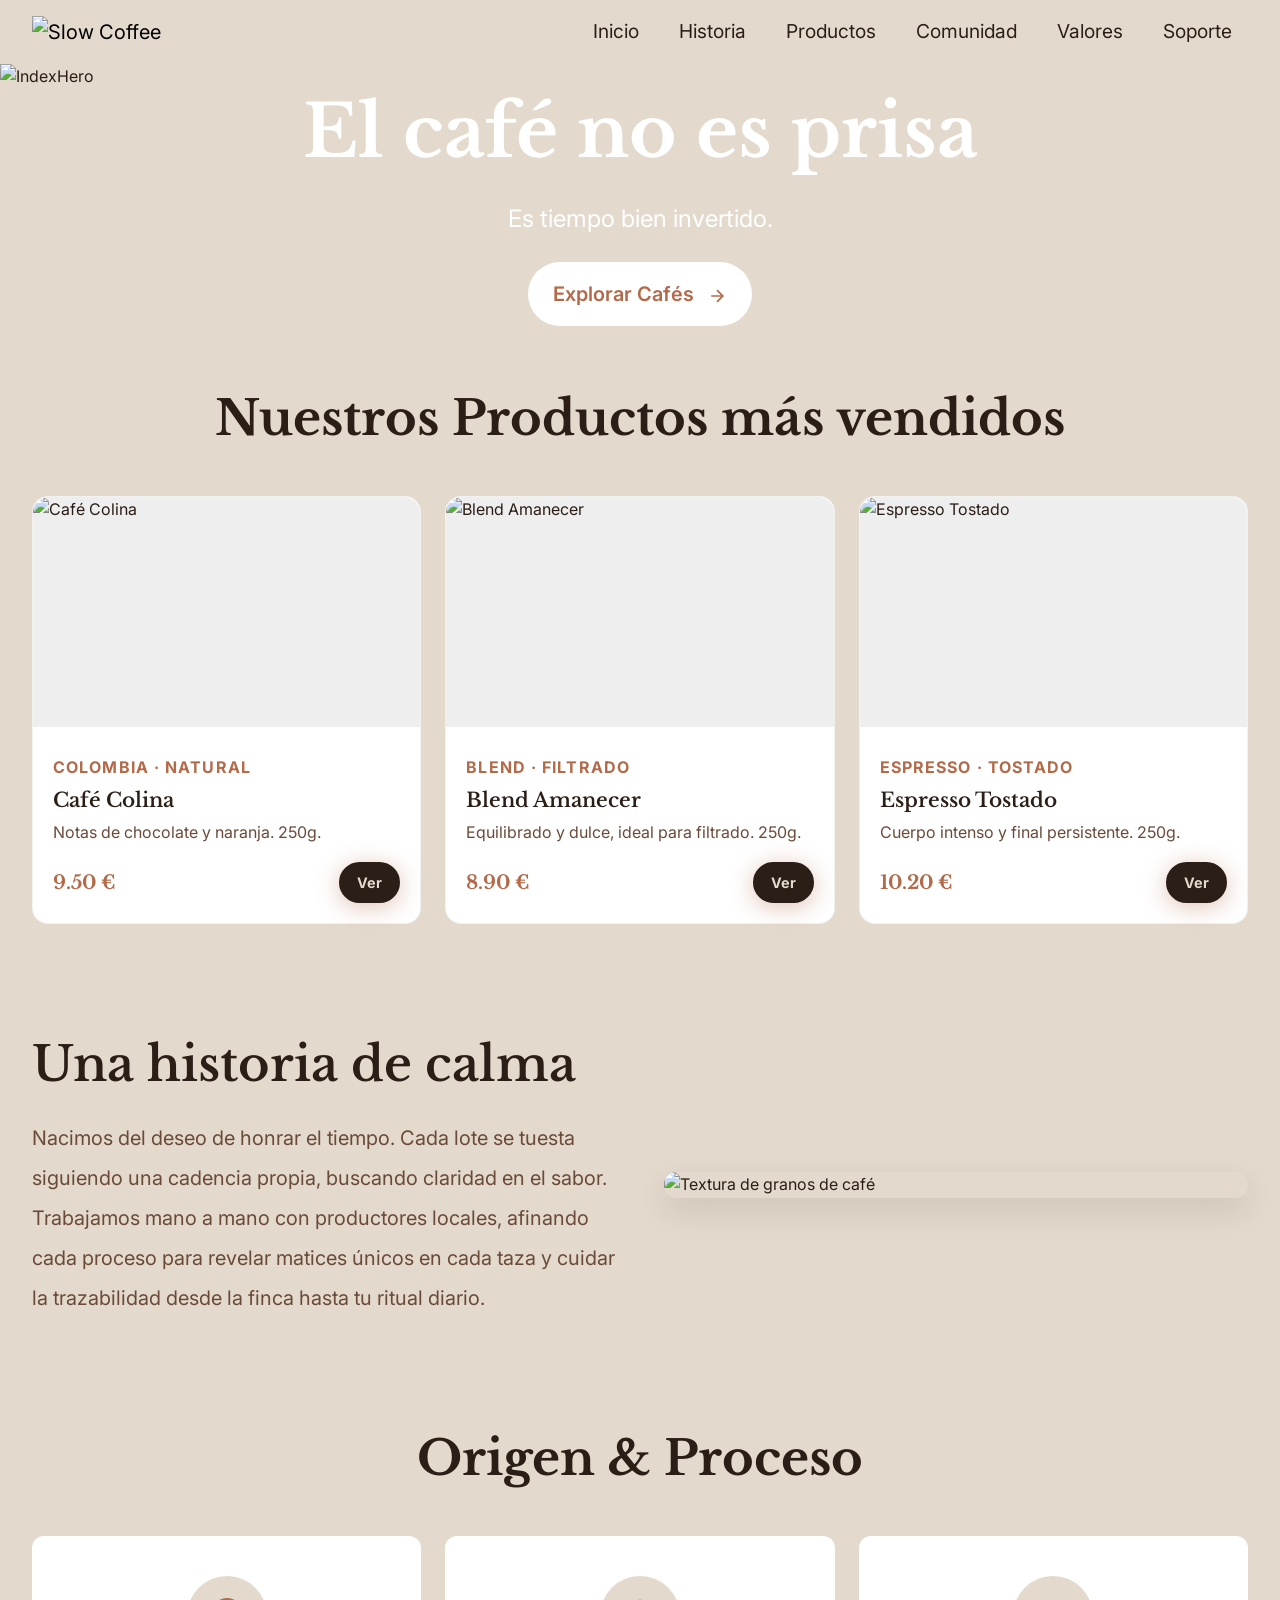
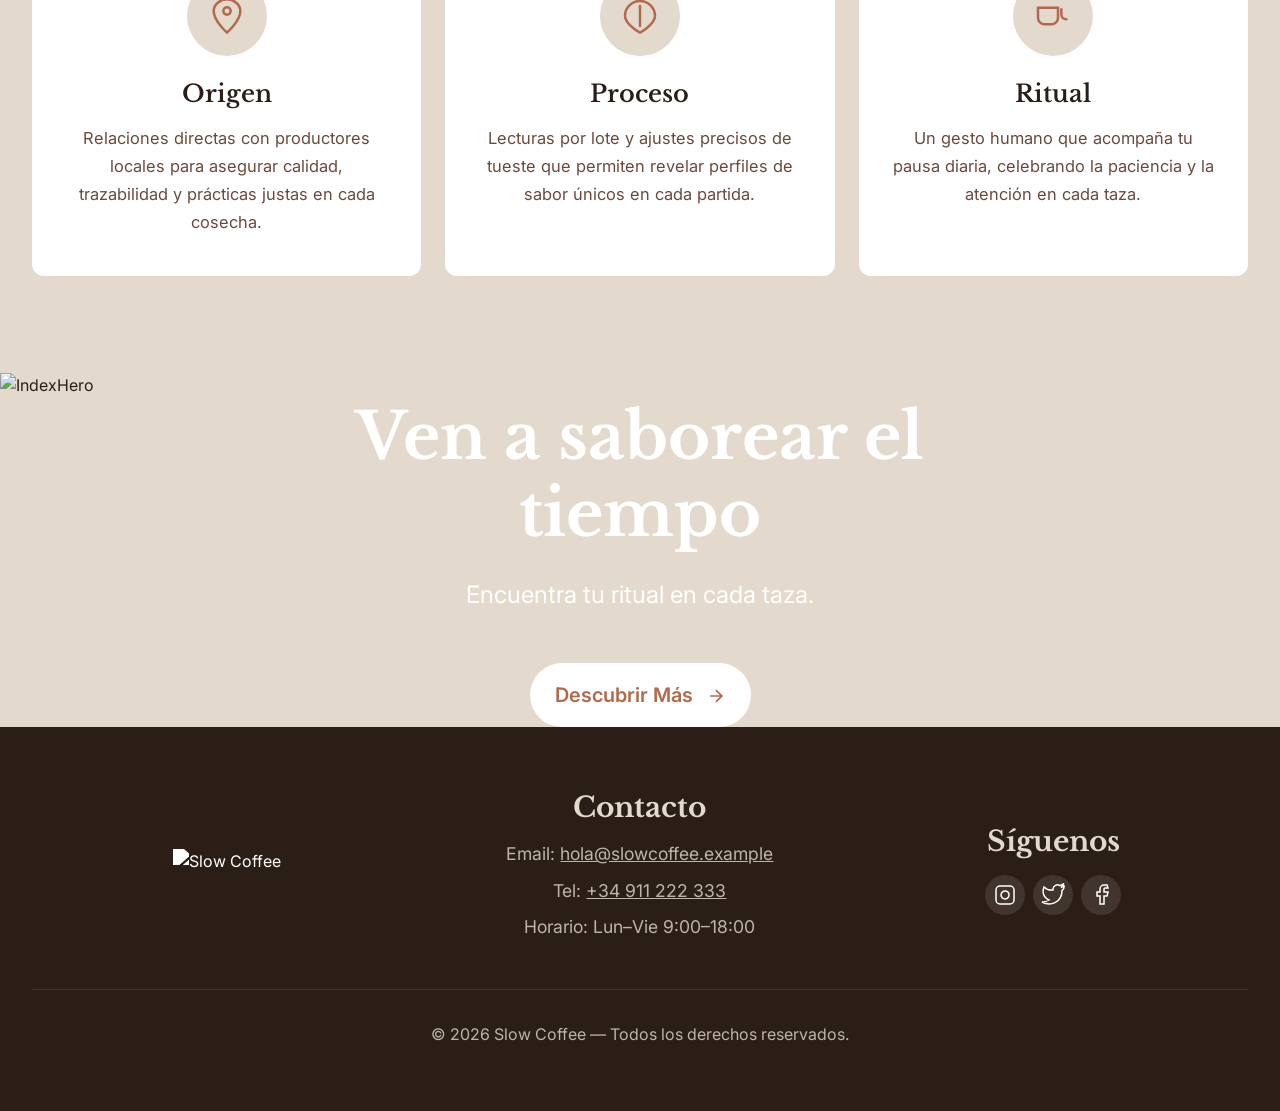
==== commit 8ea9cec3: "Merge branch 'main' into HEAD" ====
--- a/index.html
+++ b/index.html
@@ -246,42 +246,52 @@
       </div>
     </section>
 
-    <footer class="site-footer">
+    <footer style="background: var(--coffee-900); color: var(--cream); padding: 4rem 0;">
       <div class="container">
         <div class="row text-center align-items-center">
           <div class="col-md-4 mb-4">
-            <a class="footer-brand d-inline-block mb-3" href="index.html">
-              <img src="img/logo_negativo_png.png" alt="Slow Coffee" height="40">
+            <a class="d-inline-block mb-3" href="index.html" style="text-decoration: none;">
+              <img src="img/logo_negativo_png.png" alt="Slow Coffee" height="60"
+                style="filter: brightness(0) invert(1);">
             </a>
           </div>
-
           <div class="col-md-4 mb-4">
             <h3 class="mb-3" style="color: var(--cream);">Contacto</h3>
-            <ul class="list-unstyled mb-0 contact-list">
-              <li>Email: <a href="mailto:hola@slowcoffee.example">hola@slowcoffee.example</a></li>
-              <li>Tel: <a href="tel:+34911222333">+34 911 222 333</a></li>
-              <li>Horario: Lun–Vie 9:00–18:00</li>
+            <ul class="list-unstyled mb-0">
+              <li style="margin-bottom: 0.5rem; font-size: 1.1rem; opacity: 0.8;">
+                Email: <a href="mailto:hola@slowcoffee.example"
+                  style="color: var(--cream); text-decoration: underline;">hola@slowcoffee.example</a>
+              </li>
+              <li style="margin-bottom: 0.5rem; font-size: 1.1rem; opacity: 0.8;">
+                Tel: <a href="tel:+34911222333" style="color: var(--cream); text-decoration: underline;">+34 911 222
+                  333</a>
+              </li>
+              <li style="margin-bottom: 0.5rem; font-size: 1.1rem; opacity: 0.8;">
+                Horario: Lun–Vie 9:00–18:00
+              </li>
             </ul>
           </div>
-
           <div class="col-md-4 mb-4">
             <h3 class="mb-3" style="color: var(--cream);">Síguenos</h3>
             <div class="d-flex justify-content-center gap-2" aria-label="Redes sociales">
-              <a href="#" class="social-icon" aria-label="Instagram">
+              <a href="#" aria-label="Instagram"
+                style="width: 40px; height: 40px; background: rgba(255, 255, 255, 0.1); border-radius: 50%; display: inline-flex; align-items: center; justify-content: center; color: white; text-decoration: none;">
                 <svg viewBox="0 0 24 24" fill="none" stroke="currentColor" stroke-width="1.5" aria-hidden="true"
                   width="24" height="24">
                   <rect x="3" y="3" width="18" height="18" rx="4" />
                   <path d="M16 11.37A4 4 0 1 1 12.63 8 4 4 0 0 1 16 11.37z" />
                 </svg>
               </a>
-              <a href="#" class="social-icon" aria-label="Twitter">
+              <a href="#" aria-label="Twitter"
+                style="width: 40px; height: 40px; background: rgba(255, 255, 255, 0.1); border-radius: 50%; display: inline-flex; align-items: center; justify-content: center; color: white; text-decoration: none;">
                 <svg viewBox="0 0 24 24" fill="none" stroke="currentColor" stroke-width="1.5" aria-hidden="true"
                   width="24" height="24">
                   <path
                     d="M23 3a10.9 10.9 0 0 1-3.14 1.53A4.48 4.48 0 0 0 22.43 1s-1.94 1.16-3.54 1.58A4.48 4.48 0 0 0 12 6v1A10.66 10.66 0 0 1 3 4s-4 9 5 13a11.64 11.64 0 0 1-7 2c9 5 20 0 20-11.5A4.5 4.5 0 0 0 23 3z" />
                 </svg>
               </a>
-              <a href="#" class="social-icon" aria-label="Facebook">
+              <a href="#" aria-label="Facebook"
+                style="width: 40px; height: 40px; background: rgba(255, 255, 255, 0.1); border-radius: 50%; display: inline-flex; align-items: center; justify-content: center; color: white; text-decoration: none;">
                 <svg viewBox="0 0 24 24" fill="none" stroke="currentColor" stroke-width="1.5" aria-hidden="true"
                   width="24" height="24">
                   <path d="M18 2h-3a4 4 0 0 0-4 4v3H8v4h3v8h4v-8h3l1-4h-4V6a1 1 0 0 1 1-1h3z" />
@@ -290,8 +300,7 @@
             </div>
           </div>
         </div>
-
-        <div class="text-center medium mt-3" style="padding-top: 2rem; border-top: 1px solid rgba(255,255,255,0.1);">
+        <div class="text-center mt-3" style="padding-top: 2rem; border-top: 1px solid rgba(255,255,255,0.1);">
           <p class="mb-0" style="color: var(--cream); opacity: 0.8;">© <span id="year"></span> Slow Coffee — Todos los
             derechos reservados.</p>
         </div>
--- a/css/styles.css
+++ b/css/styles.css
@@ -5,8 +5,8 @@
    ══════════════════════════════════════════════════════════ */
 
 :root {
-  --coffee-900: #2B1E16;
-  --coffee-600: #6B4A3A;
+  --coffee-900: #2b1e16;
+  --coffee-600: #6b4a3a;
   --cream: #e3dacd;
   --terracotta: #B36A4A;
   --font-serif: 'Libre Baskerville', serif;
@@ -18,7 +18,6 @@
 * {
   box-sizing: border-box;
 }
-
 body {
   margin: 0;
   font-family: var(--font-sans);
@@ -27,7 +26,6 @@
   line-height: 1.6;
   -webkit-font-smoothing: antialiased;
 }
-
 h1,
 h2,
 h3,
@@ -37,12 +35,10 @@
   font-weight: 700;
   color: var(--coffee-900);
 }
-
 p,
 .comunidad {
-  color: var(--coffee-600)
-}
-
+  color: var(--coffee-600);
+}
 a {
   text-decoration: none;
   transition: 0.3s;
@@ -54,8 +50,12 @@
   max-width: 1300px !important;
   margin: 0 auto;
   padding: 0 2rem;
-}
-
+.container {
+  width: 100%;
+  max-width: 1300px !important;
+  margin: 0 auto;
+  padding: 0 2rem;
+}
 .py-section {
   padding: 4rem 0;
 }
@@ -66,13 +66,11 @@
   padding: 1rem 0;
   z-index: 1050;
 }
-
 .navbar-brand img {
   height: 60px;
   width: auto;
   object-fit: contain;
 }
-
 .nav-link {
   color: var(--coffee-900) !important;
   font-weight: 400;
@@ -80,7 +78,6 @@
   padding: 0.5rem 1rem !important;
   transition: color 0.3s ease;
 }
-
 .nav-link:hover {
   color: var(--terracotta) !important;
 }
@@ -98,7 +95,6 @@
     padding: 2rem;
     overflow-y: auto;
   }
-
   .navbar-collapse.show,
   .navbar-collapse.collapsing {
     display: flex !important;
@@ -107,43 +103,35 @@
     height: 100vh !important;
     transform: translateX(0);
   }
-
   .navbar-nav {
     width: 100%;
     text-align: center;
     gap: 1rem !important;
   }
-
   .nav-item {
     width: 100%;
   }
-
   .nav-link {
     font-size: 1.5rem !important;
     padding: 1rem !important;
     display: block;
     border-bottom: 1px solid rgba(0, 0, 0, 0.05);
   }
-
   .nav-link:last-child {
     border-bottom: none;
   }
-
   .navbar-toggler {
     position: relative;
     z-index: 1050;
   }
-
   .navbar-brand {
     position: relative;
-    z-index: 1050
-  }
-}
-
+    z-index: 1050;
+  }
+}
 .navbar-collapse.collapsing {
   transition: none;
 }
-
 .navbar-toggler:focus {
   box-shadow: none;
 }
@@ -157,7 +145,6 @@
   overflow: hidden;
   background: var(--coffee-900);
 }
-
 .hero-bg {
   position: absolute;
   inset: 0;
@@ -166,20 +153,21 @@
   object-fit: cover;
   z-index: 0;
 }
-
 .hero-overlay {
   position: absolute;
   inset: 0;
-  background: linear-gradient(135deg, rgba(43, 30, 22, 0.85), rgba(107, 74, 58, 0.75));
+  background: linear-gradient(
+    135deg,
+    rgba(43, 30, 22, 0.85),
+    rgba(107, 74, 58, 0.75)
+  );
   z-index: 1;
 }
-
 .hero-inner {
   position: relative;
   z-index: 2;
   width: 100%;
 }
-
 .hero-copy,
 .hero-copy h1,
 .hero-copy p {
@@ -256,20 +244,17 @@
   letter-spacing: 1.1px;
   font-weight: 700;
 }
-
 .badge {
   font-size: 2rem;
   padding: 0.75rem 1.5rem;
   color: var(--terracotta);
   box-shadow: 0 4px 24px var(--cream);
 }
-
 .timeline-historia-new {
   position: relative;
 }
-
 .timeline-historia-new::before {
-  content: '';
+  content: "";
   position: absolute;
   left: 50%;
   top: 0;
@@ -292,18 +277,35 @@
   z-index: 10;
   box-shadow: 0 0 0 4px white;
 }
+.timeline-checkpoint {
+  position: absolute;
+  left: 50%;
+  top: 50%;
+  transform: translate(-50%, -50%);
+  width: 20px;
+  height: 20px;
+  background: white;
+  border: 4px solid var(--terracotta, #c1666b);
+  border-radius: 50%;
+  z-index: 10;
+  box-shadow: 0 0 0 4px white;
+}
 
 .timeline-checkpoint-current {
   background: var(--terracotta, #c1666b);
   width: 24px;
   height: 24px;
 }
+.timeline-checkpoint-current {
+  background: var(--terracotta, #c1666b);
+  width: 24px;
+  height: 24px;
+}
 
 @media (max-width: 767px) {
   .timeline-historia-new::before {
     left: 20px;
   }
-
   .timeline-checkpoint {
     left: 20px;
   }
@@ -320,7 +322,6 @@
   border-radius: 40px;
   font-weight: 600;
 }
-
 .hero-badge:hover,
 .btn-hero:hover {
   background-color: var(--terracotta) !important;
@@ -328,7 +329,6 @@
   transform: translateY(-2px);
   box-shadow: 0 4px 12px rgba(212, 165, 116, 0.3);
 }
-
 .hero-badge:hover svg {
   stroke: white;
 }
@@ -337,4 +337,5 @@
 .card:hover {
   box-shadow: 0 0.5rem 1.5rem rgba(0, 0, 0, 0.15) !important;
   transform: translateY(-5px);
+}
 }
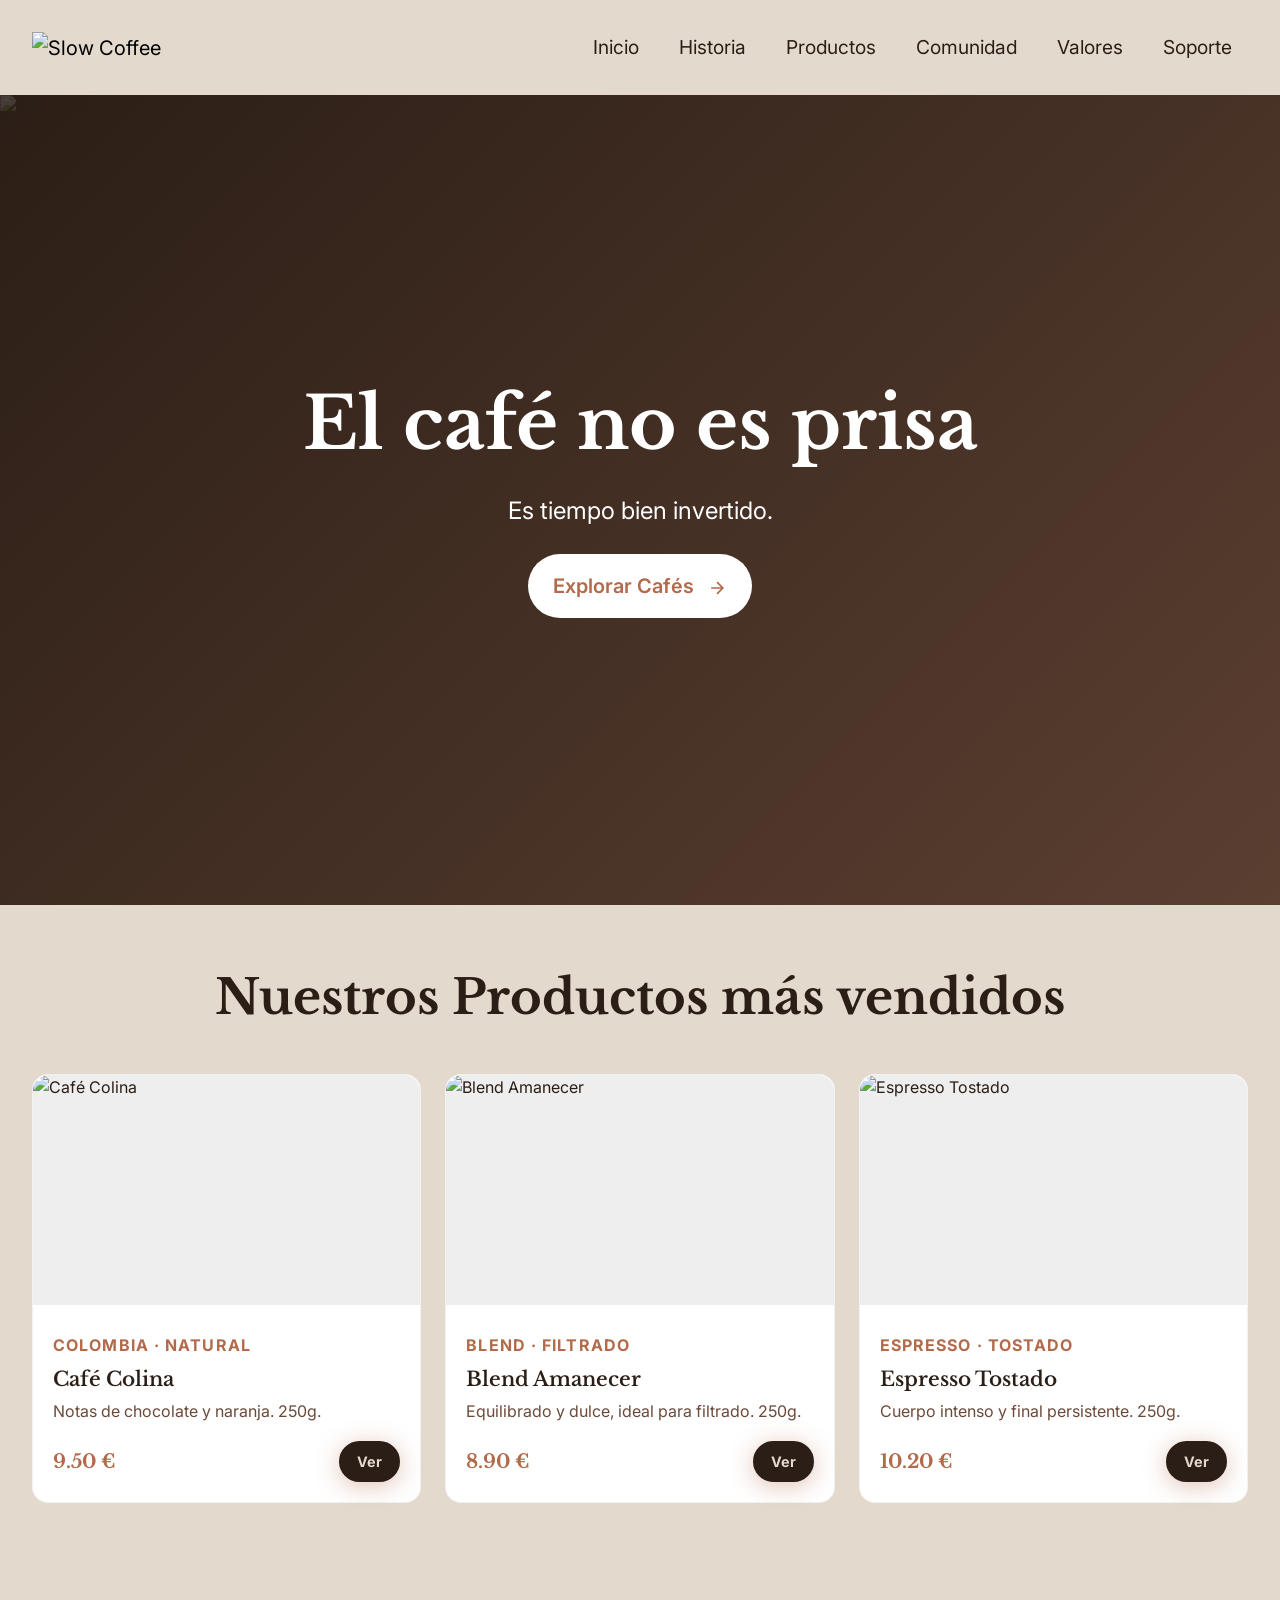
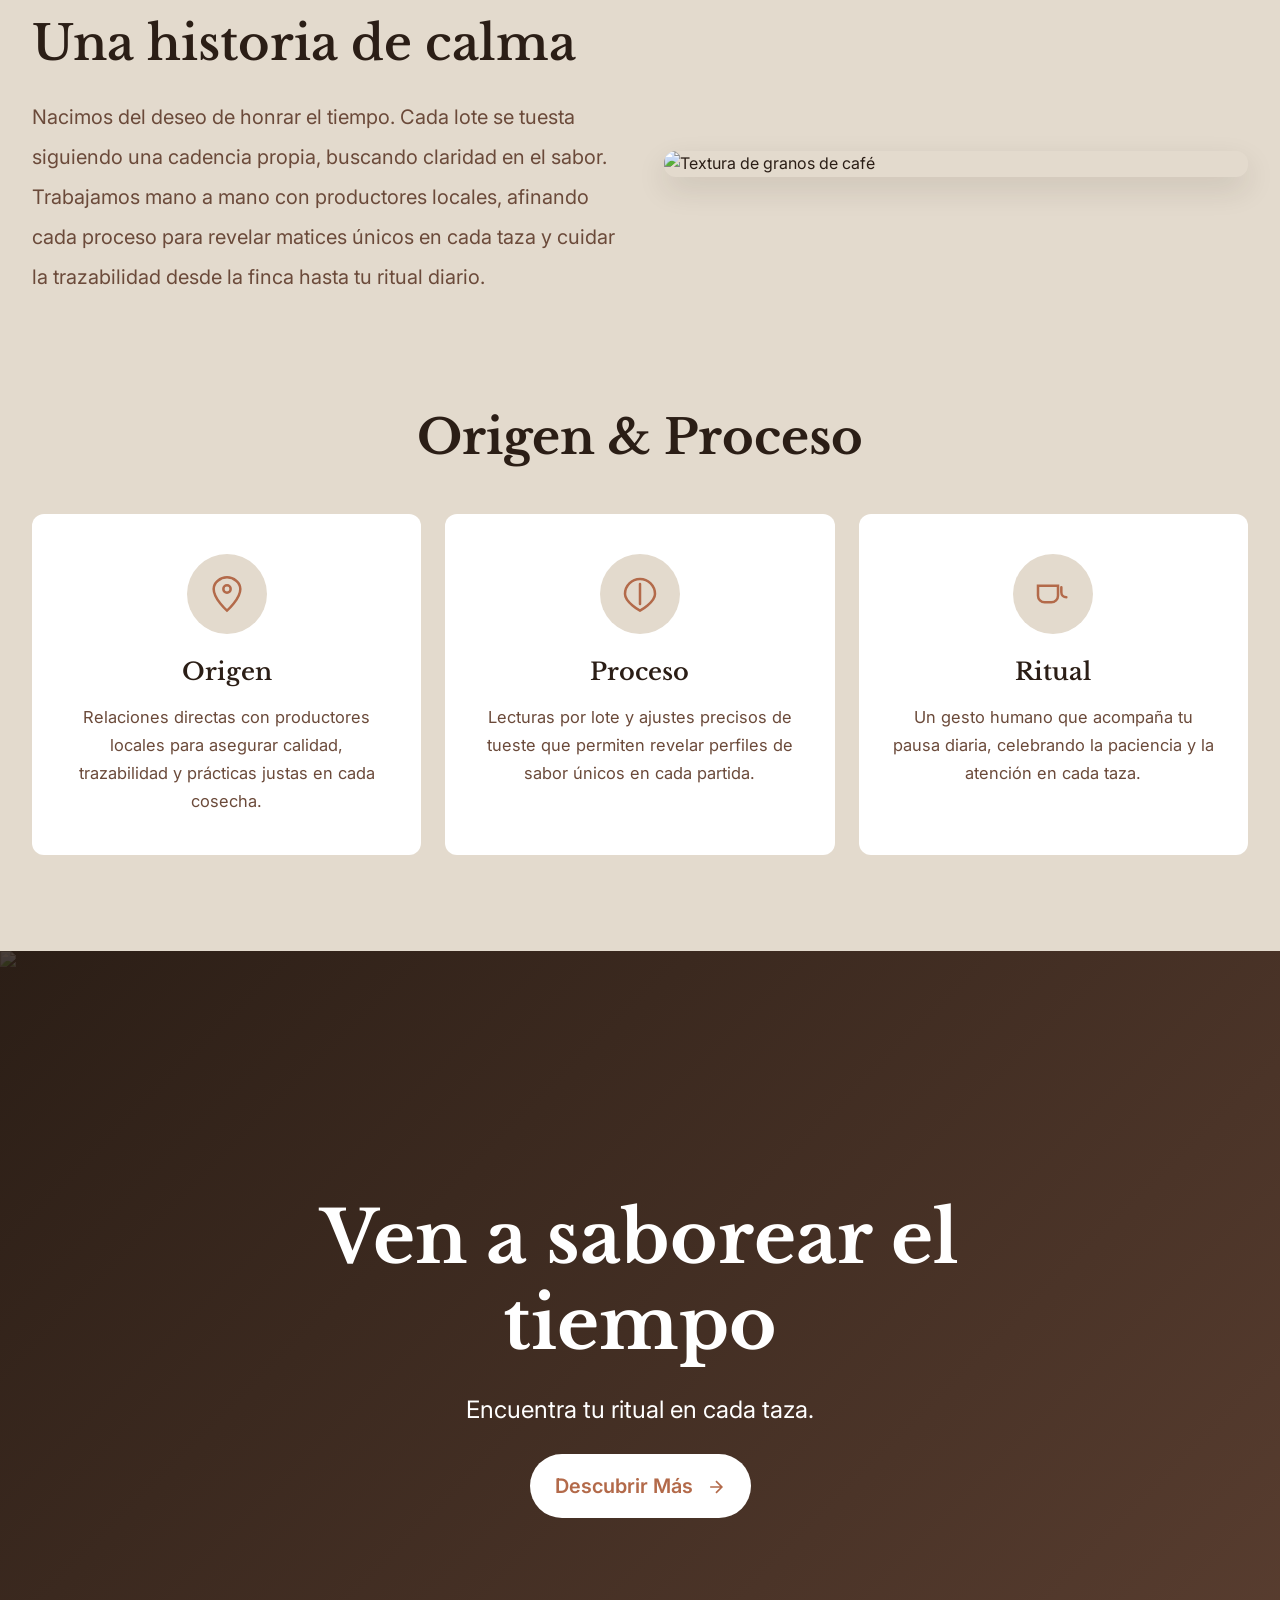
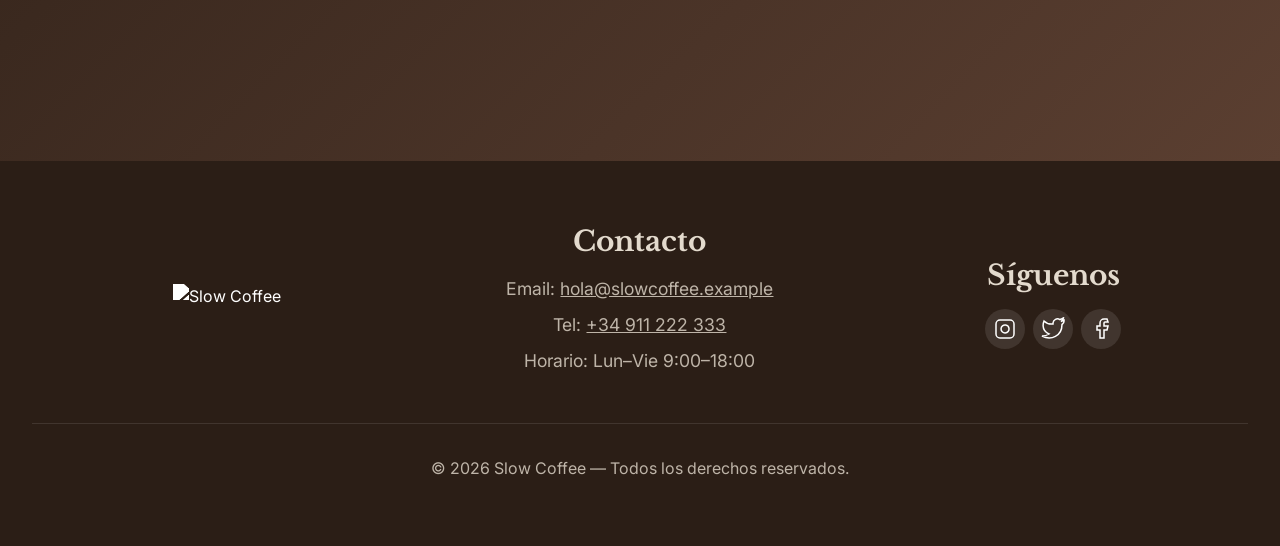
==== commit fea023fd: "eliminar css de hero y optimizaciones" ====
--- a/index.html
+++ b/index.html
@@ -17,7 +17,7 @@
 
 <body>
   <!-- //navegación -->
-  <header class="site-header">
+  <header class="site-header py-3">
     <nav class="navbar navbar-expand-md">
       <div class="container d-flex align-items-center justify-content-between">
         <a class="navbar-brand" href="index.html">
@@ -43,15 +43,19 @@
 
   <!-- hero -->
   <main>
-    <section class="hero">
-      <img src="img/indexHero.png" alt="IndexHero" class="hero-bg">
-      <div class="hero-overlay"></div>
-      <div class="container hero-inner">
+    <section
+      style="position: relative; min-height: 90vh; display: flex; align-items: center; overflow: hidden; background: var(--coffee-900);">
+      <img src="img/indexHero.png" alt="IndexHero"
+        style="position: absolute; inset: 0; width: 100%; height: 100%; object-fit: cover; z-index: 0;">
+      <div
+        style="position: absolute; inset: 0; background: linear-gradient(135deg, rgba(43, 30, 22, 0.85), rgba(107, 74, 58, 0.75)); z-index: 1;">
+      </div>
+      <div class="container" style="position: relative; z-index: 2; width: 100%;">
         <div class="row justify-content-center">
           <div class="col-lg-10 col-xl-8">
-            <div class="hero-copy text-center">
-              <h1 class="display-2 fw-bold mb-4">El café no es prisa</h1>
-              <p class="fs-4 mb-4">Es tiempo bien invertido.</p>
+            <div class="text-center">
+              <h1 class="display-2 fw-bold mb-4" style="color: white;">El café no es prisa</h1>
+              <p class="fs-4 mb-4" style="color: white;">Es tiempo bien invertido.</p>
               <a href="pag/catalogo.html" class="btn btn-hero fs-5">
                 Explorar Cafés
                 <svg width="20" height="20" viewBox="0 0 24 24" fill="none" stroke="currentColor" stroke-width="2"
@@ -224,15 +228,19 @@
     </section>
 
     <!-- cta -->
-    <section class="hero">
-      <img src="img/ctaIndex.png" alt="IndexHero" class="hero-bg">
-      <div class="hero-overlay"></div>
-      <div class="container hero-inner">
+    <section
+      style="position: relative; min-height: 90vh; display: flex; align-items: center; overflow: hidden; background: var(--coffee-900);">
+      <img src="img/homeCTA.png" alt="IndexHero"
+        style="position: absolute; inset: 0; width: 100%; height: 100%; object-fit: cover; z-index: 0;">
+      <div
+        style="position: absolute; inset: 0; background: linear-gradient(135deg, rgba(43, 30, 22, 0.85), rgba(107, 74, 58, 0.75)); z-index: 1;">
+      </div>
+      <div class="container" style="position: relative; z-index: 2; width: 100%;">
         <div class="row justify-content-center">
           <div class="col-lg-10 col-xl-8">
-            <div class="hero-copy text-center">
-              <h1 class="display-3 fw-bold mb-4">Ven a saborear el tiempo</h1>
-              <p class="fs-4 mb-5">Encuentra tu ritual en cada taza.</p>
+            <div class="text-center">
+              <h1 class="display-2 fw-bold mb-4" style="color: white;">Ven a saborear el tiempo</h1>
+              <p class="fs-4 mb-4" style="color: white;">Encuentra tu ritual en cada taza.</p>
               <a href="pag/catalogo.html" class="btn btn-hero fs-5">
                 Descubrir Más
                 <svg width="20" height="20" viewBox="0 0 24 24" fill="none" stroke="currentColor" stroke-width="2"
--- a/css/styles.css
+++ b/css/styles.css
@@ -61,11 +61,6 @@
 }
 
 /* 3. HEADER & NAV */
-.site-header {
-  background: var(--cream);
-  padding: 1rem 0;
-  z-index: 1050;
-}
 .navbar-brand img {
   height: 60px;
   width: auto;
@@ -136,44 +131,6 @@
   box-shadow: none;
 }
 
-/* 4. HERO SYSTEM */
-.hero {
-  position: relative;
-  min-height: 90vh;
-  display: flex;
-  align-items: center;
-  overflow: hidden;
-  background: var(--coffee-900);
-}
-.hero-bg {
-  position: absolute;
-  inset: 0;
-  width: 100%;
-  height: 100%;
-  object-fit: cover;
-  z-index: 0;
-}
-.hero-overlay {
-  position: absolute;
-  inset: 0;
-  background: linear-gradient(
-    135deg,
-    rgba(43, 30, 22, 0.85),
-    rgba(107, 74, 58, 0.75)
-  );
-  z-index: 1;
-}
-.hero-inner {
-  position: relative;
-  z-index: 2;
-  width: 100%;
-}
-.hero-copy,
-.hero-copy h1,
-.hero-copy p {
-  color: white;
-}
-
 /* Cards de Inicio */
 .product-card, .icon-card {
   transition: transform 0.3s ease, box-shadow 0.3s ease;
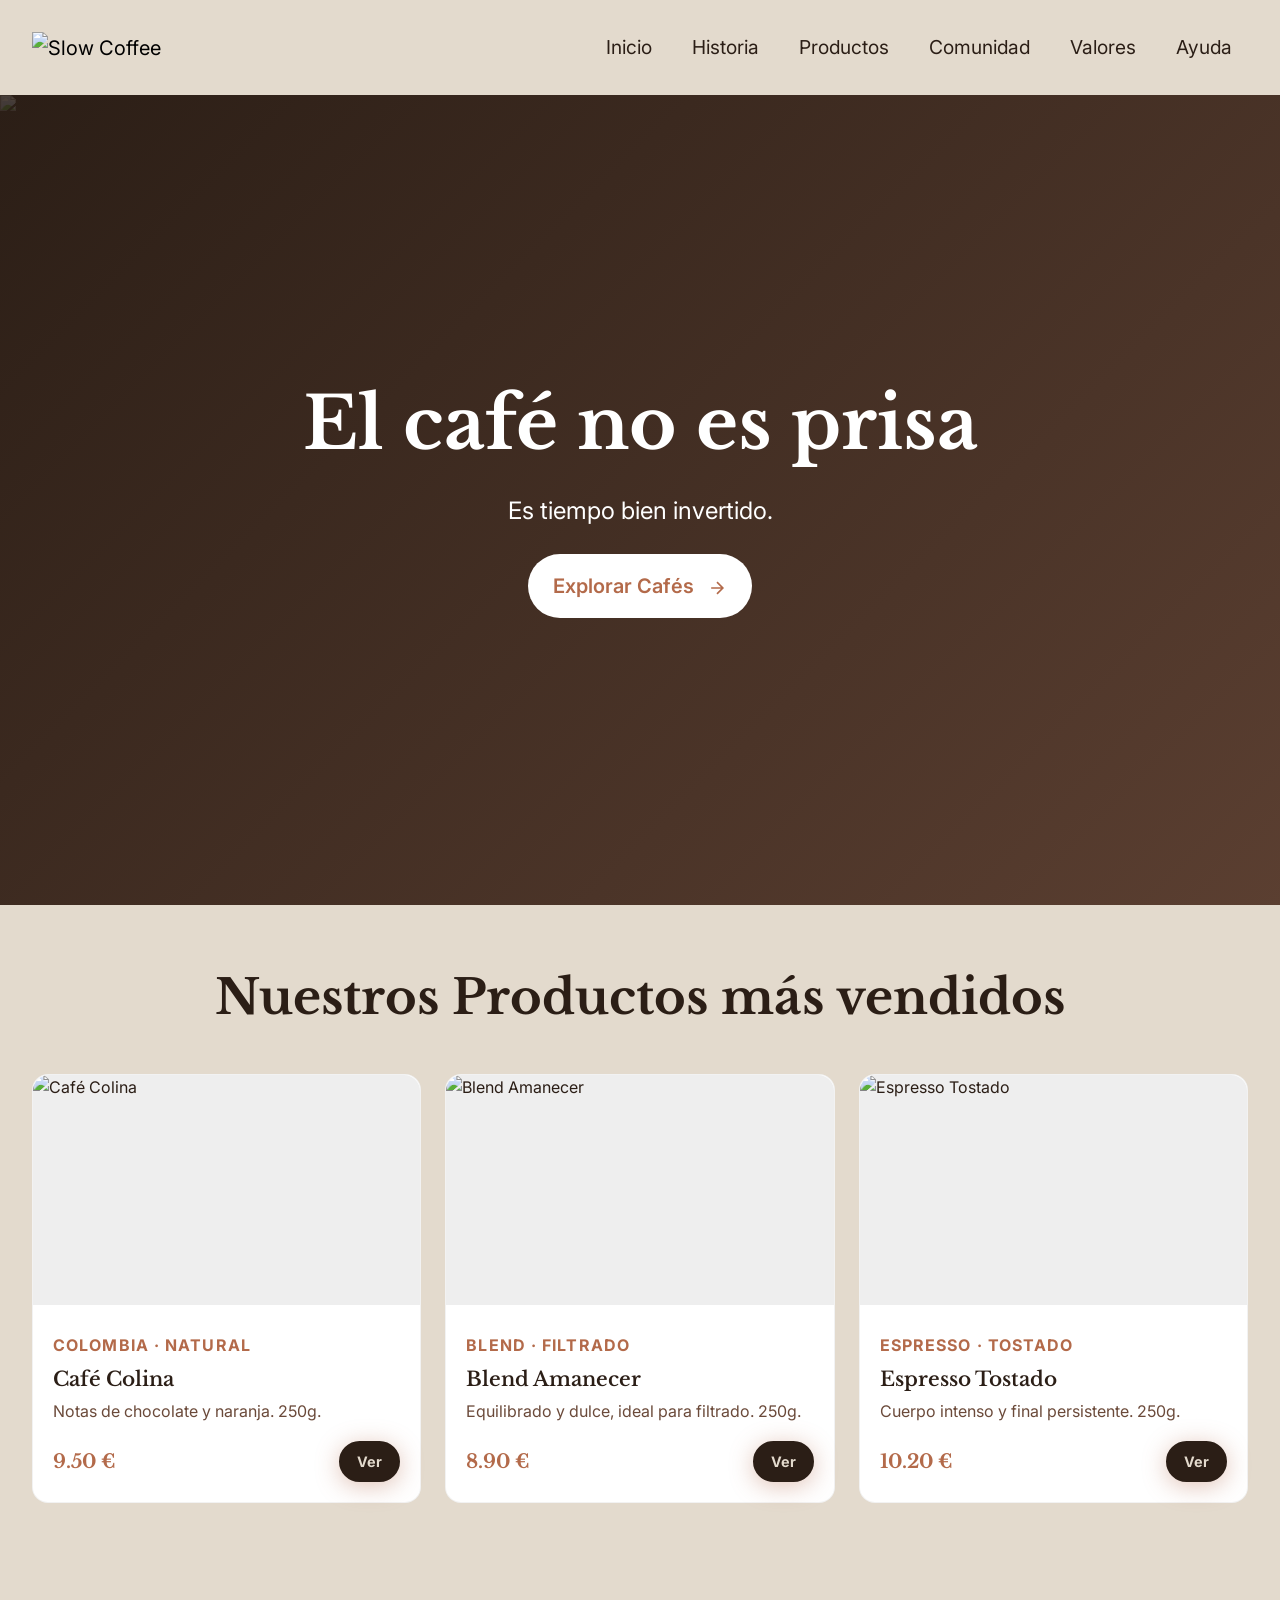
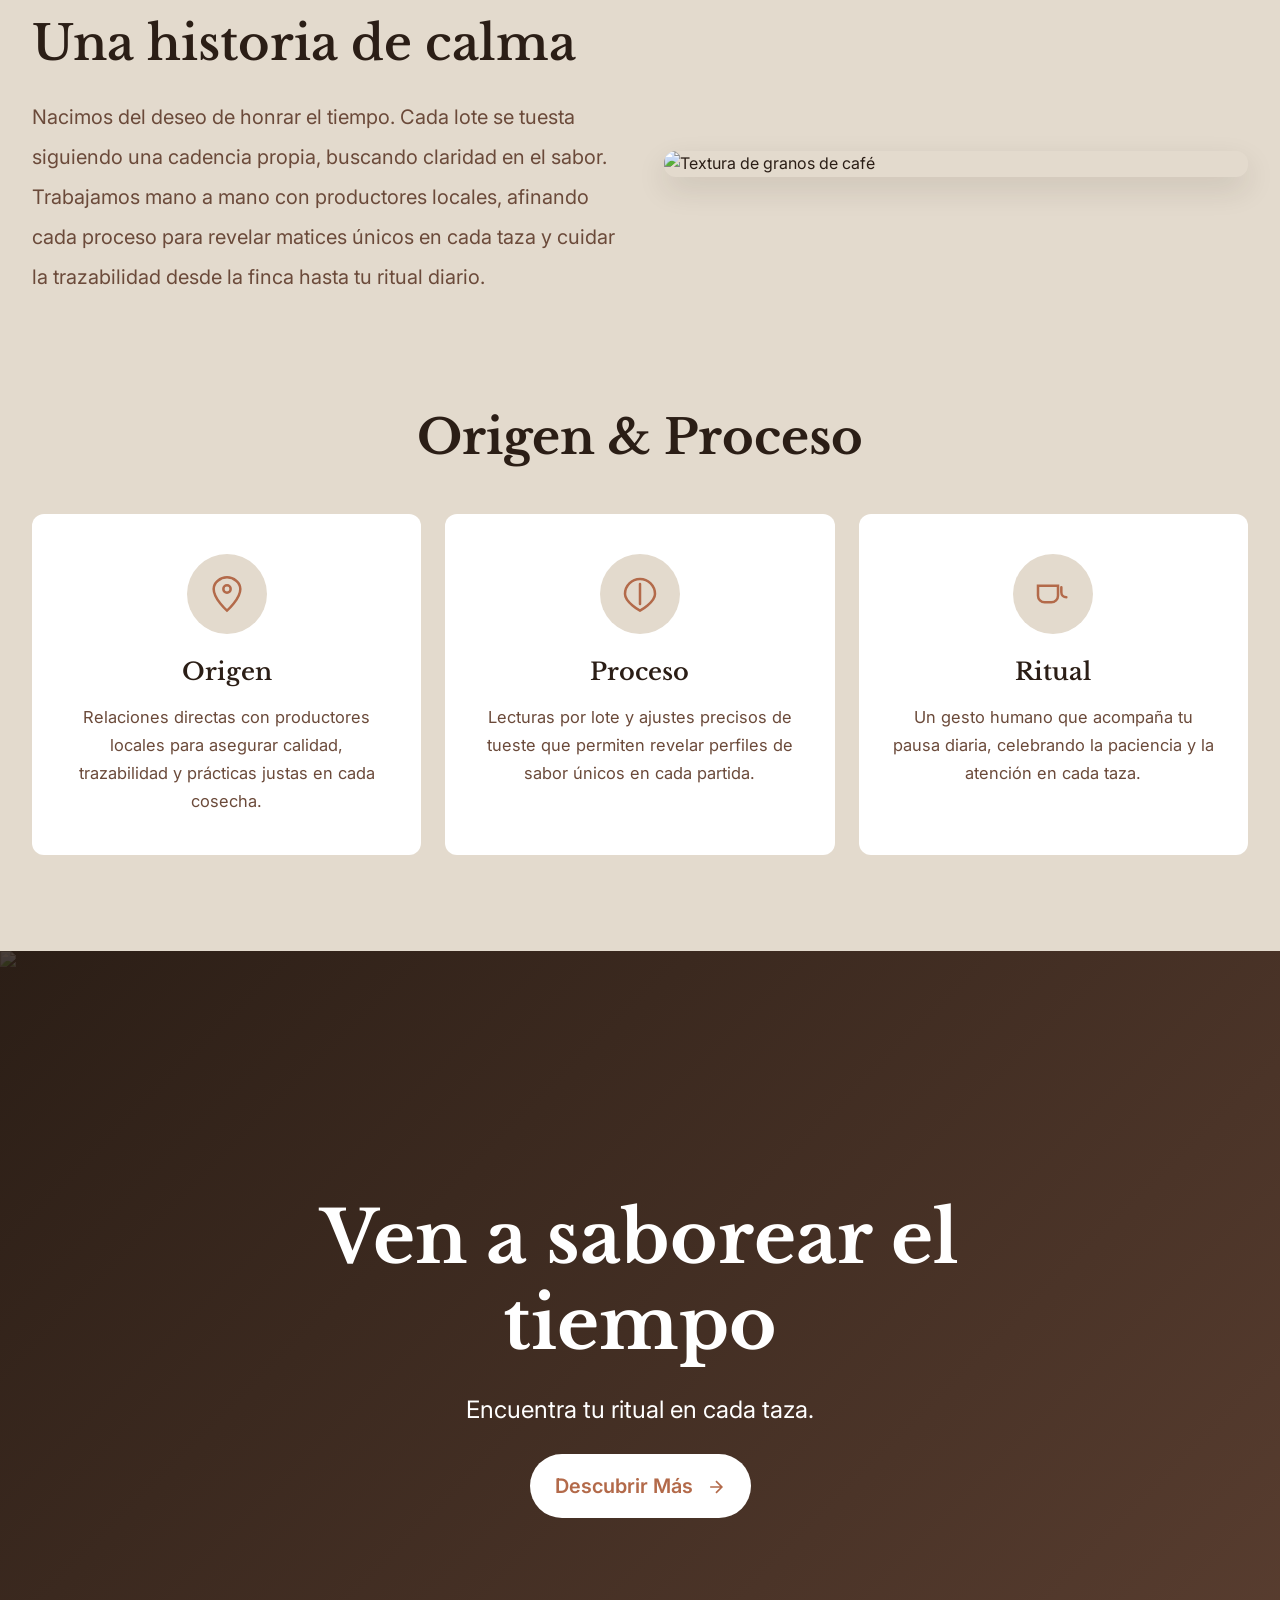
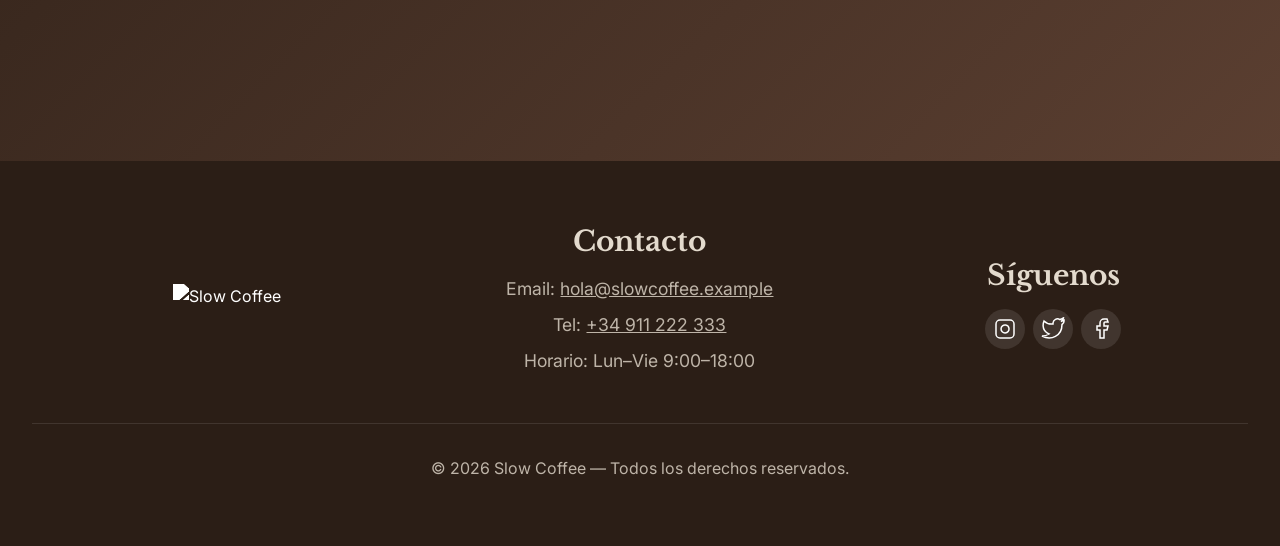
==== commit d4603b8d: "Ultimos retoques" ====
--- a/index.html
+++ b/index.html
@@ -34,7 +34,7 @@
             <li class="nav-item"><a class="nav-link" href="pag/catalogo.html">Productos</a></li>
             <li class="nav-item"><a class="nav-link" href="pag/comunidad.html">Comunidad</a></li>
             <li class="nav-item"><a class="nav-link" href="pag/valores.html">Valores</a></li>
-            <li class="nav-item"><a class="nav-link" href="pag/soporte.html">Soporte</a></li>
+            <li class="nav-item"><a class="nav-link" href="pag/soporte.html">Ayuda</a></li>
           </ul>
         </div>
       </div>
--- a/css/styles.css
+++ b/css/styles.css
@@ -45,11 +45,6 @@
 }
 
 /* 2. LAYOUT - Ajuste para que no se vea comprimido */
-.container {
-  width: 100%;
-  max-width: 1300px !important;
-  margin: 0 auto;
-  padding: 0 2rem;
 .container {
   width: 100%;
   max-width: 1300px !important;
@@ -294,5 +289,4 @@
 .card:hover {
   box-shadow: 0 0.5rem 1.5rem rgba(0, 0, 0, 0.15) !important;
   transform: translateY(-5px);
-}
 }
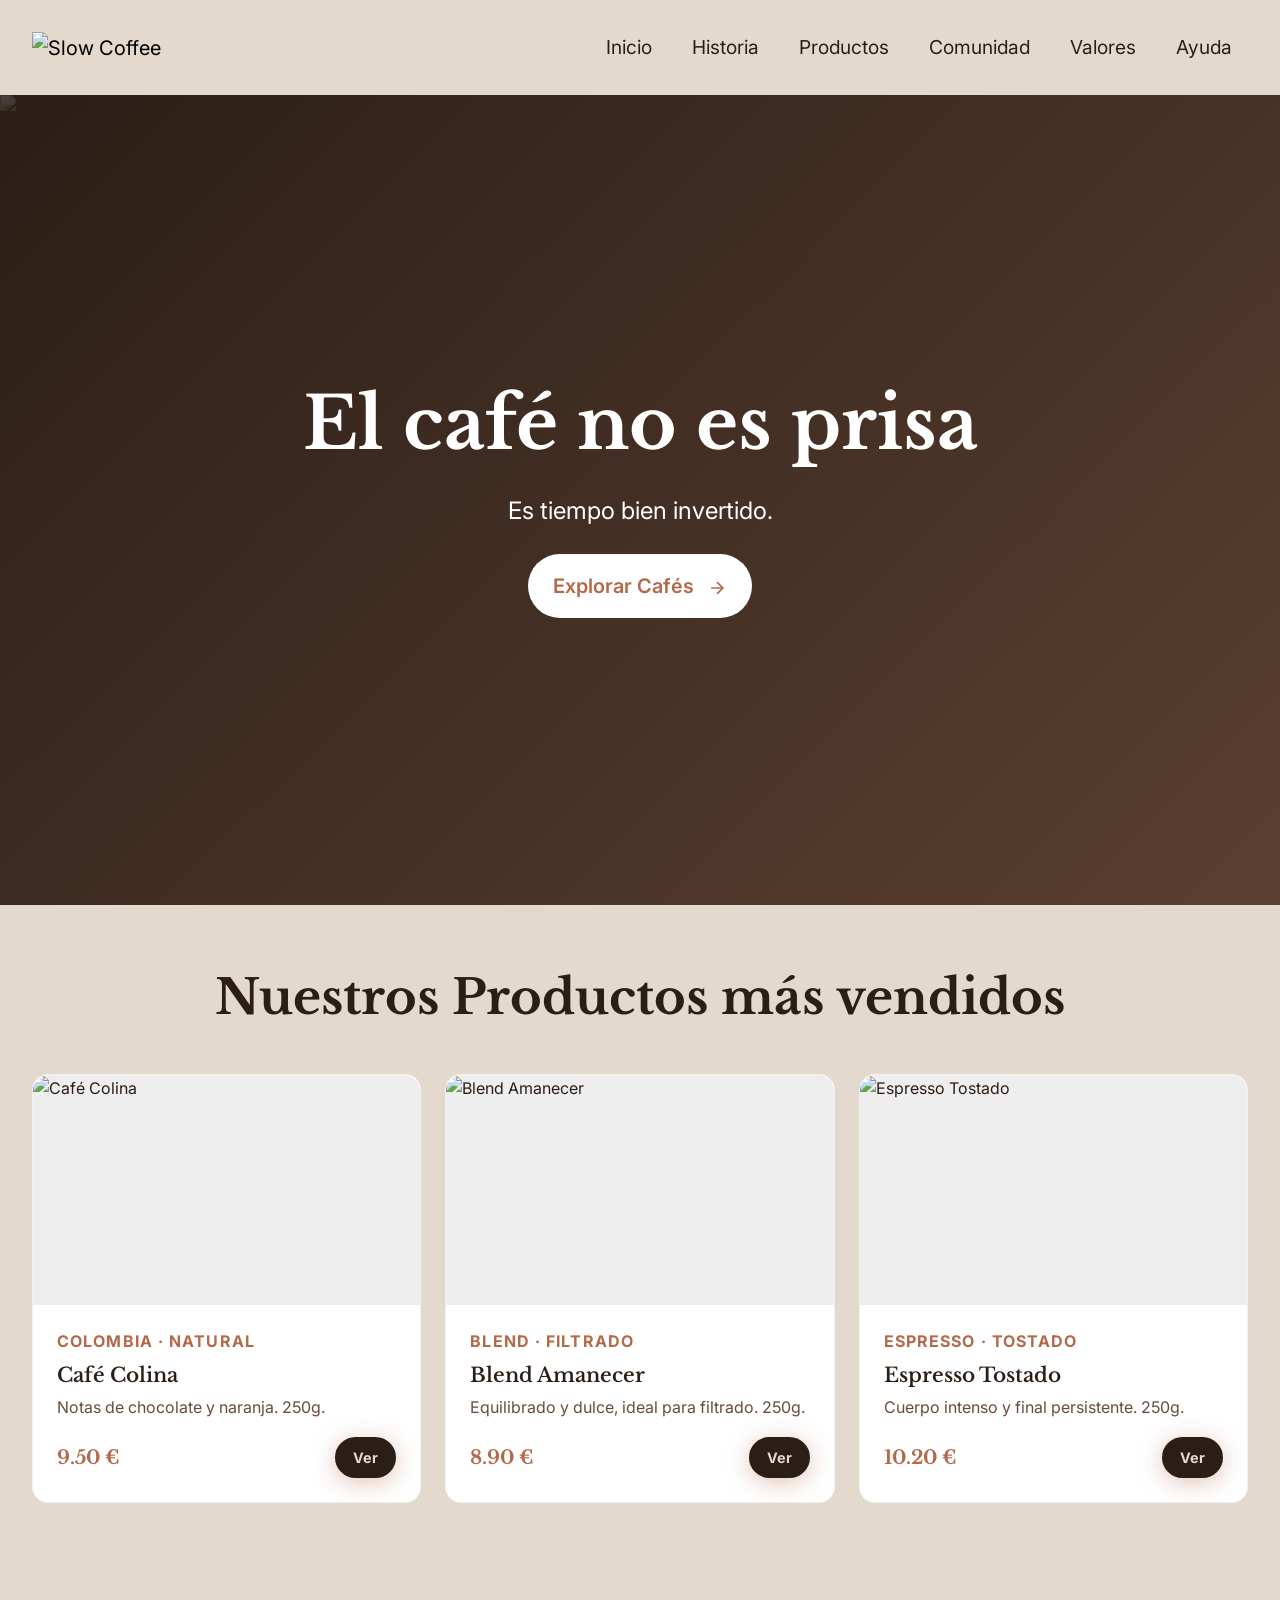
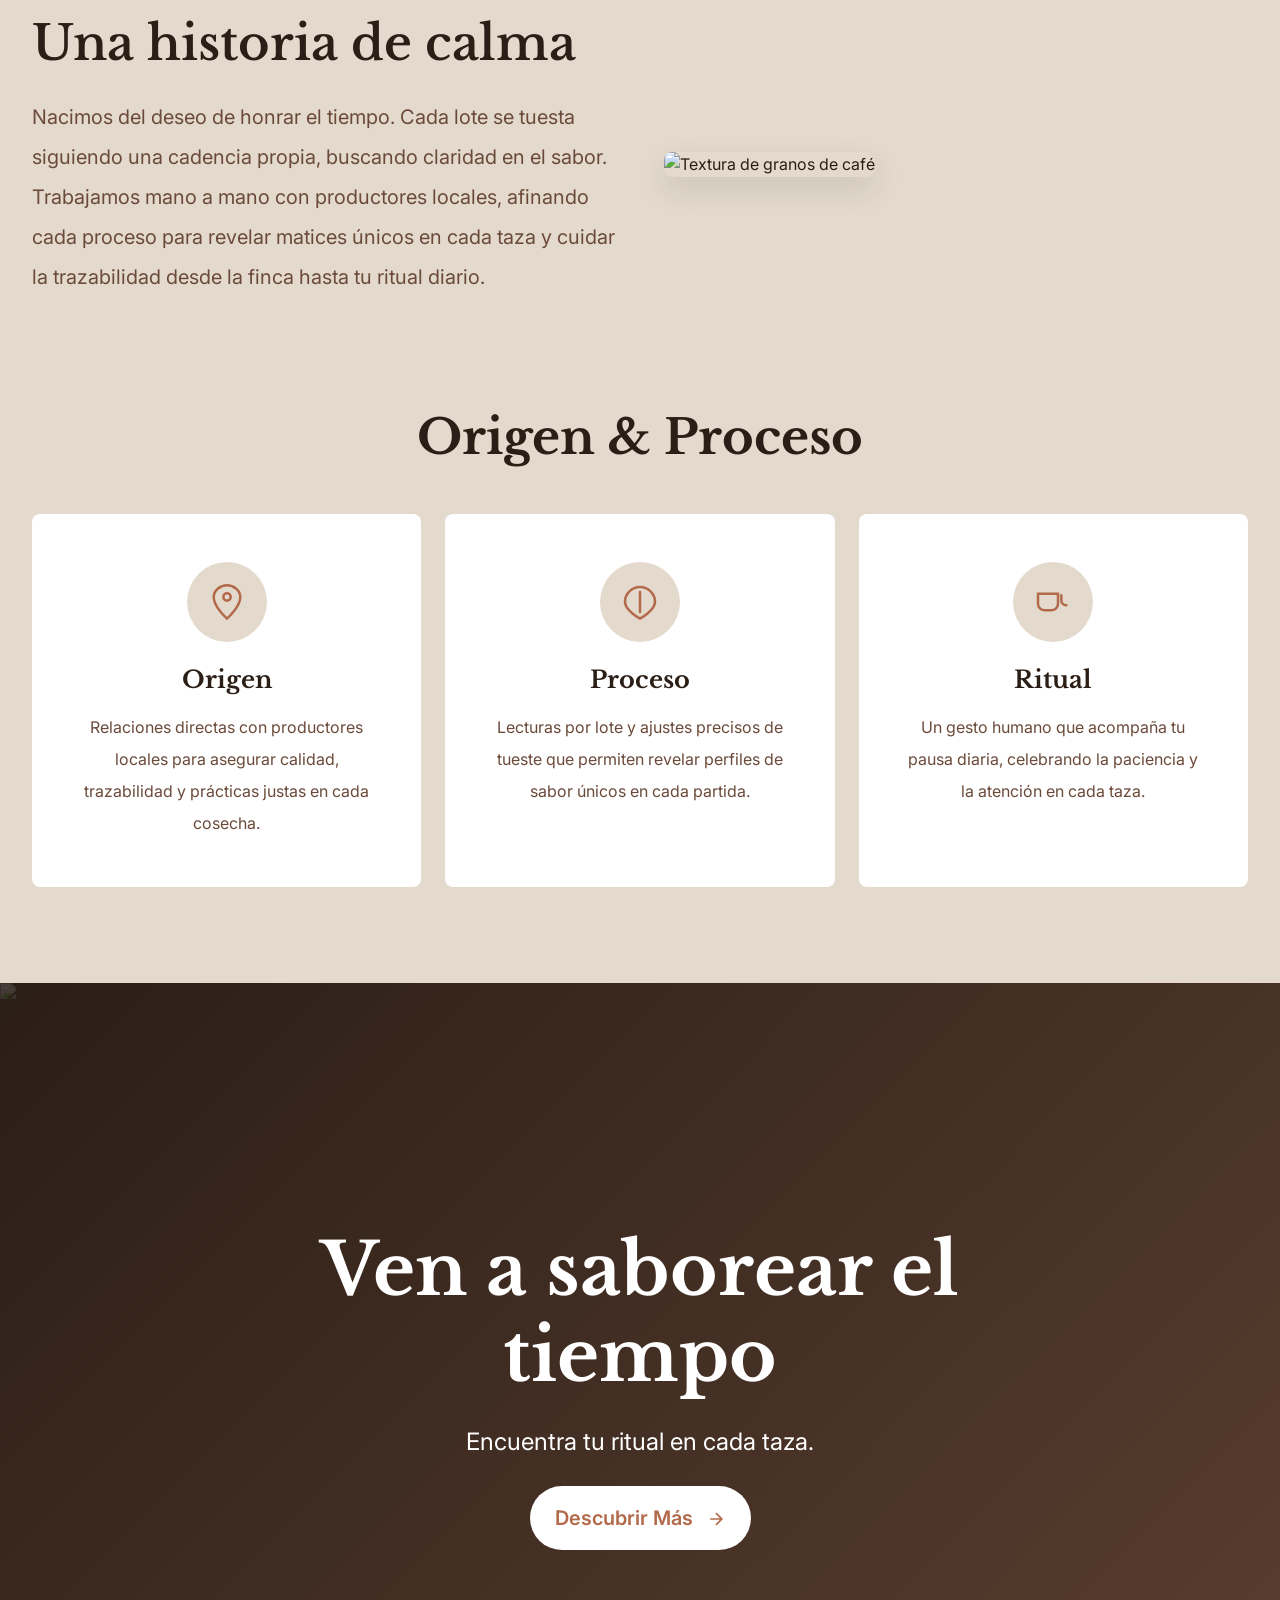
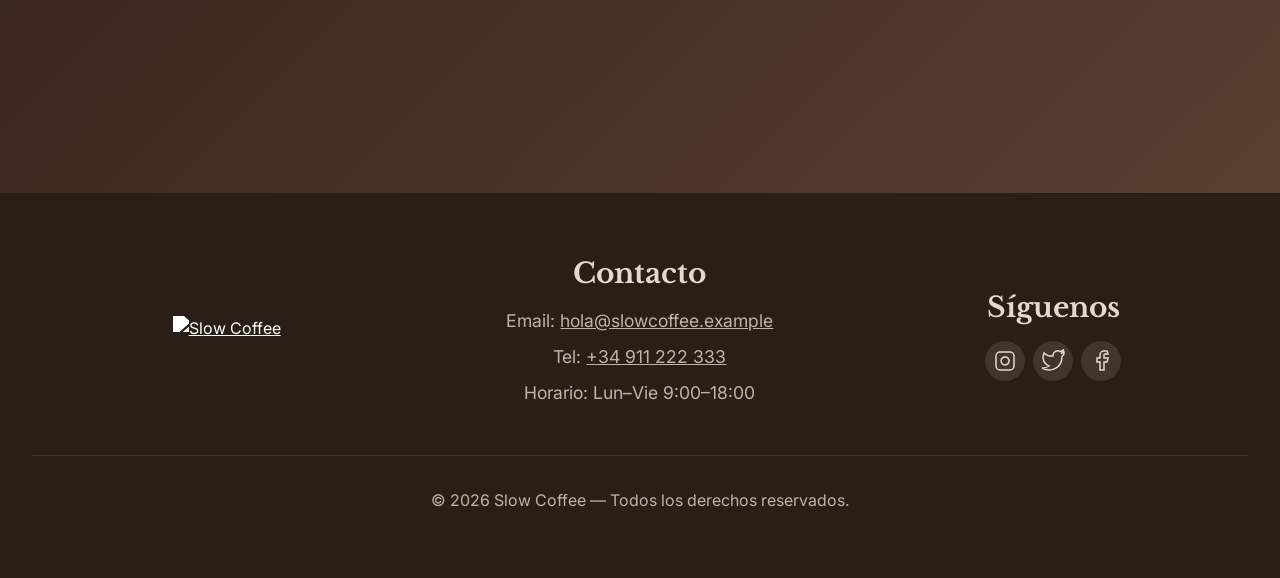
==== commit 501cf235: "Eliminar styles y sustituir por Bootstrap, al igual que añadir css" ====
--- a/index.html
+++ b/index.html
@@ -1,22 +1,17 @@
 <!doctype html>
 <html lang="es">
-
 <head>
   <meta charset="utf-8" />
   <meta name="viewport" content="width=device-width, initial-scale=1" />
   <title>Slow Coffee — Inicio</title>
   <link rel="preconnect" href="https://fonts.googleapis.com">
   <link rel="preconnect" href="https://fonts.gstatic.com" crossorigin>
-  <link
-    href="https://fonts.googleapis.com/css2?family=Inter:wght@300;400;600;700&family=Libre+Baskerville:wght@400;700&display=swap"
-    rel="stylesheet">
+  <link href="https://fonts.googleapis.com/css2?family=Inter:wght@300;400;600;700&family=Libre+Baskerville:wght@400;700&display=swap" rel="stylesheet">
   <link href="https://cdn.jsdelivr.net/npm/bootstrap@5.3.2/dist/css/bootstrap.min.css" rel="stylesheet">
-
   <link rel="stylesheet" href="css/styles.css">
 </head>
-
 <body>
-  <!-- //navegación -->
+
   <header class="site-header py-3">
     <nav class="navbar navbar-expand-md">
       <div class="container d-flex align-items-center justify-content-between">
@@ -41,286 +36,216 @@
     </nav>
   </header>
 
-  <!-- hero -->
   <main>
-    <section
-      style="position: relative; min-height: 90vh; display: flex; align-items: center; overflow: hidden; background: var(--coffee-900);">
-      <img src="img/indexHero.png" alt="IndexHero"
-        style="position: absolute; inset: 0; width: 100%; height: 100%; object-fit: cover; z-index: 0;">
-      <div
-        style="position: absolute; inset: 0; background: linear-gradient(135deg, rgba(43, 30, 22, 0.85), rgba(107, 74, 58, 0.75)); z-index: 1;">
-      </div>
-      <div class="container" style="position: relative; z-index: 2; width: 100%;">
+
+    <!-- HERO -->
+    <section class="hero-section">
+      <img src="img/indexHero.png" alt="IndexHero" class="hero-img">
+      <div class="hero-overlay"></div>
+      <div class="container hero-content">
         <div class="row justify-content-center">
-          <div class="col-lg-10 col-xl-8">
-            <div class="text-center">
-              <h1 class="display-2 fw-bold mb-4" style="color: white;">El café no es prisa</h1>
-              <p class="fs-4 mb-4" style="color: white;">Es tiempo bien invertido.</p>
-              <a href="pag/catalogo.html" class="btn btn-hero fs-5">
-                Explorar Cafés
-                <svg width="20" height="20" viewBox="0 0 24 24" fill="none" stroke="currentColor" stroke-width="2"
-                  style="margin-left: 0.5rem;">
-                  <path d="M5 12h14M12 5l7 7-7 7" />
-                </svg>
-              </a>
-            </div>
-          </div>
-        </div>
-      </div>
-    </section>
-
-    <!-- productos más vendidos -->
+          <div class="col-lg-10 col-xl-8 text-center">
+            <h1 class="display-2 fw-bold mb-4 text-white">El café no es prisa</h1>
+            <p class="fs-4 mb-4 text-white">Es tiempo bien invertido.</p>
+            <a href="pag/catalogo.html" class="btn btn-hero fs-5">
+              Explorar Cafés
+              <svg width="20" height="20" viewBox="0 0 24 24" fill="none" stroke="currentColor" stroke-width="2" class="ms-2" style="vertical-align: middle;">
+                <path d="M5 12h14M12 5l7 7-7 7" />
+              </svg>
+            </a>
+          </div>
+        </div>
+      </div>
+    </section>
+
+    <!-- PRODUCTOS MÁS VENDIDOS -->
     <section id="best-sellers" class="py-3 my-5">
       <div class="container">
         <h2 class="display-5 fw-bold text-center mb-5">Nuestros Productos más vendidos</h2>
         <div class="row g-4">
-          <div class="col-md-4">
-            <div class="product-card rounded-4"
-              style="background: white; border-radius: 8px; border: 1px solid rgba(0, 0, 0, 0.05); height: 100%;">
-              <div
-                style="height: 230px; background: #eee; margin-bottom: .5rem; display: flex; align-items: center; justify-content: center; overflow: hidden;"
-                class="rounded-top-4">
-                <img src="./img/productosFoto.png" alt="Café Colina"
-                  style="width: 100%; height: 100%; object-fit: cover;">
-              </div>
-              <div style="padding: 1.25rem;">
+
+          <div class="col-md-4">
+            <div class="product-card rounded-4 bg-white h-100" style="border: 1px solid rgba(0,0,0,0.05);">
+              <div class="product-img-wrapper rounded-top-4">
+                <img src="./img/productosFoto.png" alt="Café Colina">
+              </div>
+              <div class="p-4">
                 <span class="headline d-block mb-2">Colombia · Natural</span>
                 <h5 style="font-family: var(--font-serif); font-weight: 600; margin-bottom: 0.5rem;">Café Colina</h5>
                 <p>Notas de chocolate y naranja. 250g.</p>
                 <div class="d-flex justify-content-between align-items-center">
-                  <span
-                    style="color: var(--terracotta); font-weight: 700; font-size: 1.2rem; font-family: var(--font-serif);">9.50
-                    €</span>
-                  <a href="pag/catalogo.html" class="btn btn-outline-secondary"
-                    style="padding: 0.5rem 1rem; font-size: 0.9rem;">Ver</a>
+                  <span style="color: var(--terracotta); font-weight: 700; font-size: 1.2rem; font-family: var(--font-serif);">9.50 €</span>
+                  <a href="pag/catalogo.html" class="btn btn-outline-secondary" style="padding: 0.5rem 1rem; font-size: 0.9rem;">Ver</a>
                 </div>
               </div>
             </div>
           </div>
-          <div class="col-md-4">
-            <div class="product-card rounded-4"
-              style="background: white; border-radius: 8px; border: 1px solid rgba(0, 0, 0, 0.05); height: 100%;">
-              <div
-                style="height: 230px; background: #eee; margin-bottom: .5rem; display: flex; align-items: center; justify-content: center; overflow: hidden;"
-                class="rounded-top-4">
-                <img src="./img/productosFoto.png" alt="Blend Amanecer"
-                  style="width: 100%; height: 100%; object-fit: cover;">
-              </div>
-              <div style="padding: 1.25rem;">
+
+          <div class="col-md-4">
+            <div class="product-card rounded-4 bg-white h-100" style="border: 1px solid rgba(0,0,0,0.05);">
+              <div class="product-img-wrapper rounded-top-4">
+                <img src="./img/productosFoto.png" alt="Blend Amanecer">
+              </div>
+              <div class="p-4">
                 <span class="headline d-block mb-2">Blend · Filtrado</span>
                 <h5 style="font-family: var(--font-serif); font-weight: 600; margin-bottom: 0.5rem;">Blend Amanecer</h5>
                 <p>Equilibrado y dulce, ideal para filtrado. 250g.</p>
                 <div class="d-flex justify-content-between align-items-center">
-                  <span
-                    style="color: var(--terracotta); font-weight: 700; font-size: 1.2rem; font-family: var(--font-serif);">8.90
-                    €</span>
-                  <a href="pag/catalogo.html" class="btn btn-outline-secondary"
-                    style="padding: 0.5rem 1rem; font-size: 0.9rem;">Ver</a>
+                  <span style="color: var(--terracotta); font-weight: 700; font-size: 1.2rem; font-family: var(--font-serif);">8.90 €</span>
+                  <a href="pag/catalogo.html" class="btn btn-outline-secondary" style="padding: 0.5rem 1rem; font-size: 0.9rem;">Ver</a>
                 </div>
               </div>
             </div>
           </div>
-          <div class="col-md-4">
-            <div class="product-card rounded-4"
-              style="background: white; border-radius: 8px; border: 1px solid rgba(0, 0, 0, 0.05); height: 100%;">
-              <div
-                style="height: 230px; background: #eee; margin-bottom: .5rem; display: flex; align-items: center; justify-content: center; overflow: hidden;"
-                class="rounded-top-4">
-                <img src="./img/productosFoto.png" alt="Espresso Tostado"
-                  style="width: 100%; height: 100%; object-fit: cover;">
-              </div>
-              <div style="padding: 1.25rem;">
+
+          <div class="col-md-4">
+            <div class="product-card rounded-4 bg-white h-100" style="border: 1px solid rgba(0,0,0,0.05);">
+              <div class="product-img-wrapper rounded-top-4">
+                <img src="./img/productosFoto.png" alt="Espresso Tostado">
+              </div>
+              <div class="p-4">
                 <span class="headline d-block mb-2">Espresso · Tostado</span>
-                <h5 style="font-family: var(--font-serif); font-weight: 600; margin-bottom: 0.5rem;">Espresso Tostado
-                </h5>
+                <h5 style="font-family: var(--font-serif); font-weight: 600; margin-bottom: 0.5rem;">Espresso Tostado</h5>
                 <p>Cuerpo intenso y final persistente. 250g.</p>
                 <div class="d-flex justify-content-between align-items-center">
-                  <span
-                    style="color: var(--terracotta); font-weight: 700; font-size: 1.2rem; font-family: var(--font-serif);">10.20
-                    €</span>
-                  <a href="pag/catalogo.html" class="btn btn-outline-secondary"
-                    style="padding: 0.5rem 1rem; font-size: 0.9rem;">Ver</a>
+                  <span style="color: var(--terracotta); font-weight: 700; font-size: 1.2rem; font-family: var(--font-serif);">10.20 €</span>
+                  <a href="pag/catalogo.html" class="btn btn-outline-secondary" style="padding: 0.5rem 1rem; font-size: 0.9rem;">Ver</a>
                 </div>
               </div>
             </div>
           </div>
-        </div>
-      </div>
-    </section>
-
-    <!-- historia -->
+
+        </div>
+      </div>
+    </section>
+
+    <!-- HISTORIA -->
     <section id="historia" class="py-section py-5">
       <div class="container">
         <div class="row align-items-center g-5">
           <article class="col-md-6 text-center text-md-start">
             <h2 class="display-5 fw-semibold mb-4">Una historia de calma</h2>
-            <p class="fs-5 lh-lg">Nacimos del deseo de honrar el tiempo. Cada lote se tuesta
-              siguiendo una cadencia propia,
+            <p class="fs-5 lh-lg">Nacimos del deseo de honrar el tiempo. Cada lote se tuesta siguiendo una cadencia propia,
               buscando claridad en el sabor. Trabajamos mano a mano con productores locales, afinando cada proceso para
               revelar matices únicos en cada taza y cuidar la trazabilidad desde la finca hasta tu ritual diario.</p>
           </article>
           <aside class="col-md-6">
-            <div style="height: 100%; display: flex; align-items: center;">
-              <img src="./img/historiaFoto2.png" alt="Textura de granos de café" class="img-fluid"
-                style="border-radius: 12px; box-shadow: 0 12px 30px rgba(43, 30, 22, 0.12); width: 100%; object-fit: cover;" />
-            </div>
+            <img src="./img/historiaFoto2.png" alt="Textura de granos de café" class="img-fluid rounded-3 w-100" style="box-shadow: 0 12px 30px rgba(43,30,22,0.12); object-fit: cover;">
           </aside>
         </div>
       </div>
     </section>
 
-    <!-- cards -->
+    <!-- ORIGEN & PROCESO -->
     <section id="origen" class="py-5 mb-5">
       <div class="container">
         <h2 class="display-5 fw-bold text-center mb-5">Origen & Proceso</h2>
         <div class="row g-4">
-          <div class="col-md-4">
-            <div class="icon-card"
-              style="text-align: center; padding: 2.5rem 2rem; background: white; border-radius: 12px; height: 100%;">
-              <div
-                style="width: 80px; height: 80px; background: var(--cream); border-radius: 50%; display: inline-flex; align-items: center; justify-content: center; margin-bottom: 1.5rem;">
-                <svg style="width: 40px; height: 40px; color: var(--terracotta); stroke-width: 1.5px;"
-                  viewBox="0 0 24 24" fill="none" stroke="currentColor" aria-hidden="true">
+
+          <div class="col-md-4">
+            <div class="icon-card text-center p-5 bg-white rounded-3 h-100">
+              <div class="d-flex align-items-center justify-content-center rounded-circle mx-auto mb-4" style="width: 80px; height: 80px; background: var(--cream);">
+                <svg style="width: 40px; height: 40px; color: var(--terracotta); stroke-width: 1.5px;" viewBox="0 0 24 24" fill="none" stroke="currentColor">
                   <path d="M12 2C8 2 4 5 4 9c0 6 8 13 8 13s8-7 8-13c0-4-4-7-8-7z" />
                   <circle cx="12" cy="9" r="2.2" />
                 </svg>
               </div>
-              <h4 style="font-size: 1.5rem; margin-bottom: 1rem; font-weight: 600;">Origen</h4>
-              <p class="mb-0" style="color: var(--coffee-600); font-size: 1.03rem; line-height: 1.7;">Relaciones
-                directas con productores locales para asegurar calidad, trazabilidad y prácticas justas en cada cosecha.
-              </p>
-            </div>
-          </div>
-          <div class="col-md-4">
-            <div class="icon-card"
-              style="text-align: center; padding: 2.5rem 2rem; background: white; border-radius: 12px; height: 100%;">
-              <div
-                style="width: 80px; height: 80px; background: var(--cream); border-radius: 50%; display: inline-flex; align-items: center; justify-content: center; margin-bottom: 1.5rem;">
-                <svg style="width: 40px; height: 40px; color: var(--terracotta); stroke-width: 1.5px;"
-                  viewBox="0 0 24 24" fill="none" stroke="currentColor" aria-hidden="true">
+              <h4 class="mb-3">Origen</h4>
+              <p class="mb-0 lh-lg">Relaciones directas con productores locales para asegurar calidad, trazabilidad y prácticas justas en cada cosecha.</p>
+            </div>
+          </div>
+
+          <div class="col-md-4">
+            <div class="icon-card text-center p-5 bg-white rounded-3 h-100">
+              <div class="d-flex align-items-center justify-content-center rounded-circle mx-auto mb-4" style="width: 80px; height: 80px; background: var(--cream);">
+                <svg style="width: 40px; height: 40px; color: var(--terracotta); stroke-width: 1.5px;" viewBox="0 0 24 24" fill="none" stroke="currentColor">
                   <path d="M21 12c0 5-9 10-9 10S3 17 3 12a9 9 0 0 1 18 0z" />
                   <path d="M12 6v12" stroke-linecap="round" />
                 </svg>
               </div>
-              <h4 style="font-size: 1.5rem; margin-bottom: 1rem; font-weight: 600;">Proceso</h4>
-              <p class="mb-0" style="color: var(--coffee-600); font-size: 1.03rem; line-height: 1.7;">Lecturas por lote
-                y ajustes precisos de tueste que permiten revelar perfiles de sabor únicos en cada partida.</p>
-            </div>
-          </div>
-          <div class="col-md-4">
-            <div class="icon-card"
-              style="text-align: center; padding: 2.5rem 2rem; background: white; border-radius: 12px; height: 100%;">
-              <div
-                style="width: 80px; height: 80px; background: var(--cream); border-radius: 50%; display: inline-flex; align-items: center; justify-content: center; margin-bottom: 1.5rem;">
-                <svg style="width: 40px; height: 40px; color: var(--terracotta); stroke-width: 1.5px;"
-                  viewBox="0 0 24 24" fill="none" stroke="currentColor" aria-hidden="true">
+              <h4 class="mb-3">Proceso</h4>
+              <p class="mb-0 lh-lg">Lecturas por lote y ajustes precisos de tueste que permiten revelar perfiles de sabor únicos en cada partida.</p>
+            </div>
+          </div>
+
+          <div class="col-md-4">
+            <div class="icon-card text-center p-5 bg-white rounded-3 h-100">
+              <div class="d-flex align-items-center justify-content-center rounded-circle mx-auto mb-4" style="width: 80px; height: 80px; background: var(--cream);">
+                <svg style="width: 40px; height: 40px; color: var(--terracotta); stroke-width: 1.5px;" viewBox="0 0 24 24" fill="none" stroke="currentColor">
                   <path d="M3 7h12v6a4 4 0 0 1-4 4H7a4 4 0 0 1-4-4V7z" />
                   <path d="M17 8v3a3 3 0 0 0 3 3" stroke-linecap="round" />
                 </svg>
               </div>
-              <h4 style="font-size: 1.5rem; margin-bottom: 1rem; font-weight: 600;">Ritual</h4>
-              <p class="mb-0" style="color: var(--coffee-600); font-size: 1.03rem; line-height: 1.7;">Un gesto humano
-                que acompaña tu pausa diaria, celebrando la paciencia y la atención en cada taza.</p>
-            </div>
-          </div>
-        </div>
-      </div>
-    </section>
-
-    <!-- cta -->
-    <section
-      style="position: relative; min-height: 90vh; display: flex; align-items: center; overflow: hidden; background: var(--coffee-900);">
-      <img src="img/homeCTA.png" alt="IndexHero"
-        style="position: absolute; inset: 0; width: 100%; height: 100%; object-fit: cover; z-index: 0;">
-      <div
-        style="position: absolute; inset: 0; background: linear-gradient(135deg, rgba(43, 30, 22, 0.85), rgba(107, 74, 58, 0.75)); z-index: 1;">
-      </div>
-      <div class="container" style="position: relative; z-index: 2; width: 100%;">
+              <h4 class="mb-3">Ritual</h4>
+              <p class="mb-0 lh-lg">Un gesto humano que acompaña tu pausa diaria, celebrando la paciencia y la atención en cada taza.</p>
+            </div>
+          </div>
+
+        </div>
+      </div>
+    </section>
+
+    <!-- CTA FINAL -->
+    <section class="hero-section">
+      <img src="img/homeCTA.png" alt="CTA fondo" class="hero-img">
+      <div class="hero-overlay"></div>
+      <div class="container hero-content">
         <div class="row justify-content-center">
-          <div class="col-lg-10 col-xl-8">
-            <div class="text-center">
-              <h1 class="display-2 fw-bold mb-4" style="color: white;">Ven a saborear el tiempo</h1>
-              <p class="fs-4 mb-4" style="color: white;">Encuentra tu ritual en cada taza.</p>
-              <a href="pag/catalogo.html" class="btn btn-hero fs-5">
-                Descubrir Más
-                <svg width="20" height="20" viewBox="0 0 24 24" fill="none" stroke="currentColor" stroke-width="2"
-                  style="margin-left: 0.5rem;">
-                  <path d="M5 12h14M12 5l7 7-7 7" />
-                </svg>
-              </a>
-            </div>
-          </div>
-        </div>
-      </div>
-    </section>
-
-    <footer style="background: var(--coffee-900); color: var(--cream); padding: 4rem 0;">
+          <div class="col-lg-10 col-xl-8 text-center">
+            <h1 class="display-2 fw-bold mb-4 text-white">Ven a saborear el tiempo</h1>
+            <p class="fs-4 mb-4 text-white">Encuentra tu ritual en cada taza.</p>
+            <a href="pag/catalogo.html" class="btn btn-hero fs-5">
+              Descubrir Más
+              <svg width="20" height="20" viewBox="0 0 24 24" fill="none" stroke="currentColor" stroke-width="2" class="ms-2" style="vertical-align: middle;">
+                <path d="M5 12h14M12 5l7 7-7 7" />
+              </svg>
+            </a>
+          </div>
+        </div>
+      </div>
+    </section>
+
+    <!-- FOOTER -->
+    <footer class="site-footer">
       <div class="container">
         <div class="row text-center align-items-center">
           <div class="col-md-4 mb-4">
-            <a class="d-inline-block mb-3" href="index.html" style="text-decoration: none;">
-              <img src="img/logo_negativo_png.png" alt="Slow Coffee" height="60"
-                style="filter: brightness(0) invert(1);">
+            <a class="d-inline-block mb-3" href="index.html">
+              <img src="img/logo_negativo_png.png" alt="Slow Coffee" class="footer-logo">
             </a>
           </div>
           <div class="col-md-4 mb-4">
-            <h3 class="mb-3" style="color: var(--cream);">Contacto</h3>
+            <h3 class="mb-3">Contacto</h3>
             <ul class="list-unstyled mb-0">
-              <li style="margin-bottom: 0.5rem; font-size: 1.1rem; opacity: 0.8;">
-                Email: <a href="mailto:hola@slowcoffee.example"
-                  style="color: var(--cream); text-decoration: underline;">hola@slowcoffee.example</a>
-              </li>
-              <li style="margin-bottom: 0.5rem; font-size: 1.1rem; opacity: 0.8;">
-                Tel: <a href="tel:+34911222333" style="color: var(--cream); text-decoration: underline;">+34 911 222
-                  333</a>
-              </li>
-              <li style="margin-bottom: 0.5rem; font-size: 1.1rem; opacity: 0.8;">
-                Horario: Lun–Vie 9:00–18:00
-              </li>
+              <li>Email: <a href="mailto:hola@slowcoffee.example">hola@slowcoffee.example</a></li>
+              <li>Tel: <a href="tel:+34911222333">+34 911 222 333</a></li>
+              <li>Horario: Lun–Vie 9:00–18:00</li>
             </ul>
           </div>
           <div class="col-md-4 mb-4">
-            <h3 class="mb-3" style="color: var(--cream);">Síguenos</h3>
-            <div class="d-flex justify-content-center gap-2" aria-label="Redes sociales">
-              <a href="#" aria-label="Instagram"
-                style="width: 40px; height: 40px; background: rgba(255, 255, 255, 0.1); border-radius: 50%; display: inline-flex; align-items: center; justify-content: center; color: white; text-decoration: none;">
-                <svg viewBox="0 0 24 24" fill="none" stroke="currentColor" stroke-width="1.5" aria-hidden="true"
-                  width="24" height="24">
-                  <rect x="3" y="3" width="18" height="18" rx="4" />
-                  <path d="M16 11.37A4 4 0 1 1 12.63 8 4 4 0 0 1 16 11.37z" />
-                </svg>
+            <h3 class="mb-3">Síguenos</h3>
+            <div class="d-flex justify-content-center gap-2">
+              <a href="#" aria-label="Instagram" class="social-icon">
+                <svg viewBox="0 0 24 24" fill="none" stroke="currentColor" stroke-width="1.5" width="24" height="24"><rect x="3" y="3" width="18" height="18" rx="4" /><path d="M16 11.37A4 4 0 1 1 12.63 8 4 4 0 0 1 16 11.37z" /></svg>
               </a>
-              <a href="#" aria-label="Twitter"
-                style="width: 40px; height: 40px; background: rgba(255, 255, 255, 0.1); border-radius: 50%; display: inline-flex; align-items: center; justify-content: center; color: white; text-decoration: none;">
-                <svg viewBox="0 0 24 24" fill="none" stroke="currentColor" stroke-width="1.5" aria-hidden="true"
-                  width="24" height="24">
-                  <path
-                    d="M23 3a10.9 10.9 0 0 1-3.14 1.53A4.48 4.48 0 0 0 22.43 1s-1.94 1.16-3.54 1.58A4.48 4.48 0 0 0 12 6v1A10.66 10.66 0 0 1 3 4s-4 9 5 13a11.64 11.64 0 0 1-7 2c9 5 20 0 20-11.5A4.5 4.5 0 0 0 23 3z" />
-                </svg>
+              <a href="#" aria-label="Twitter" class="social-icon">
+                <svg viewBox="0 0 24 24" fill="none" stroke="currentColor" stroke-width="1.5" width="24" height="24"><path d="M23 3a10.9 10.9 0 0 1-3.14 1.53A4.48 4.48 0 0 0 22.43 1s-1.94 1.16-3.54 1.58A4.48 4.48 0 0 0 12 6v1A10.66 10.66 0 0 1 3 4s-4 9 5 13a11.64 11.64 0 0 1-7 2c9 5 20 0 20-11.5A4.5 4.5 0 0 0 23 3z" /></svg>
               </a>
-              <a href="#" aria-label="Facebook"
-                style="width: 40px; height: 40px; background: rgba(255, 255, 255, 0.1); border-radius: 50%; display: inline-flex; align-items: center; justify-content: center; color: white; text-decoration: none;">
-                <svg viewBox="0 0 24 24" fill="none" stroke="currentColor" stroke-width="1.5" aria-hidden="true"
-                  width="24" height="24">
-                  <path d="M18 2h-3a4 4 0 0 0-4 4v3H8v4h3v8h4v-8h3l1-4h-4V6a1 1 0 0 1 1-1h3z" />
-                </svg>
+              <a href="#" aria-label="Facebook" class="social-icon">
+                <svg viewBox="0 0 24 24" fill="none" stroke="currentColor" stroke-width="1.5" width="24" height="24"><path d="M18 2h-3a4 4 0 0 0-4 4v3H8v4h3v8h4v-8h3l1-4h-4V6a1 1 0 0 1 1-1h3z" /></svg>
               </a>
             </div>
           </div>
         </div>
-        <div class="text-center mt-3" style="padding-top: 2rem; border-top: 1px solid rgba(255,255,255,0.1);">
-          <p class="mb-0" style="color: var(--cream); opacity: 0.8;">© <span id="year"></span> Slow Coffee — Todos los
-            derechos reservados.</p>
+        <div class="text-center footer-divider mt-3">
+          <p class="mb-0">© <span id="year"></span> Slow Coffee — Todos los derechos reservados.</p>
         </div>
       </div>
     </footer>
 
-    <script>
-      (function () {
-        document.getElementById('year').textContent = new Date().getFullYear();
-      })();
-    </script>
-    <script src="https://cdn.jsdelivr.net/npm/bootstrap@5.3.2/dist/js/bootstrap.bundle.min.js"></script>
+  </main>
+
+  <script>(function () { document.getElementById('year').textContent = new Date().getFullYear(); })();</script>
+  <script src="https://cdn.jsdelivr.net/npm/bootstrap@5.3.2/dist/js/bootstrap.bundle.min.js"></script>
 </body>
-
 </html>
--- a/css/styles.css
+++ b/css/styles.css
@@ -1,7 +1,8 @@
 /* NOTAS DE BERTHA
 PONER LAS PROPIEDADES UNA AL LADO DE LA OTRA NO ES RECUDIR LINEAS */
+
 /* ══════════════════════════════════════════════════════════
-   SLOW COFFEE - ESTILOS UNIFICADOS (CORREGIDO)
+   SLOW COFFEE - ESTILOS UNIFICADOS
    ══════════════════════════════════════════════════════════ */
 
 :root {
@@ -10,14 +11,11 @@
   --cream: #e3dacd;
   --terracotta: #B36A4A;
   --font-serif: 'Libre Baskerville', serif;
-  --font-sans: 'Inter', system-ui, sans-serif;
   --font-sans: 'Inter', system-ui, -apple-system, 'Segoe UI', Roboto, 'Helvetica Neue', Arial;
 }
 
 /* 1. RESET & BASE */
-* {
-  box-sizing: border-box;
-}
+* { box-sizing: border-box; }
 body {
   margin: 0;
   font-family: var(--font-sans);
@@ -26,41 +24,25 @@
   line-height: 1.6;
   -webkit-font-smoothing: antialiased;
 }
-h1,
-h2,
-h3,
-h4,
-h5 {
+h1, h2, h3, h4, h5 {
   font-family: var(--font-serif);
   font-weight: 700;
   color: var(--coffee-900);
 }
-p,
-.comunidad {
-  color: var(--coffee-600);
-}
-a {
-  text-decoration: none;
-  transition: 0.3s;
-}
-
-/* 2. LAYOUT - Ajuste para que no se vea comprimido */
+p, .comunidad { color: var(--coffee-600); }
+a { text-decoration: none; transition: 0.3s; }
+
+/* 2. LAYOUT */
 .container {
   width: 100%;
   max-width: 1300px !important;
   margin: 0 auto;
   padding: 0 2rem;
 }
-.py-section {
-  padding: 4rem 0;
-}
+.py-section { padding: 4rem 0; }
 
 /* 3. HEADER & NAV */
-.navbar-brand img {
-  height: 60px;
-  width: auto;
-  object-fit: contain;
-}
+.navbar-brand img { height: 60px; width: auto; object-fit: contain; }
 .nav-link {
   color: var(--coffee-900) !important;
   font-weight: 400;
@@ -68,18 +50,12 @@
   padding: 0.5rem 1rem !important;
   transition: color 0.3s ease;
 }
-.nav-link:hover {
-  color: var(--terracotta) !important;
-}
-
-/* Menú móvil pantalla completa */
+.nav-link:hover { color: var(--terracotta) !important; }
+
 @media (max-width: 767px) {
   .navbar-collapse {
     position: fixed;
-    top: 0;
-    left: 0;
-    right: 0;
-    bottom: 0;
+    top: 0; left: 0; right: 0; bottom: 0;
     background: var(--cream);
     z-index: 1040;
     padding: 2rem;
@@ -93,71 +69,67 @@
     height: 100vh !important;
     transform: translateX(0);
   }
-  .navbar-nav {
-    width: 100%;
-    text-align: center;
-    gap: 1rem !important;
-  }
-  .nav-item {
-    width: 100%;
-  }
+  .navbar-nav { width: 100%; text-align: center; gap: 1rem !important; }
+  .nav-item { width: 100%; }
   .nav-link {
     font-size: 1.5rem !important;
     padding: 1rem !important;
     display: block;
     border-bottom: 1px solid rgba(0, 0, 0, 0.05);
   }
-  .nav-link:last-child {
-    border-bottom: none;
-  }
-  .navbar-toggler {
-    position: relative;
-    z-index: 1050;
-  }
-  .navbar-brand {
-    position: relative;
-    z-index: 1050;
-  }
-}
-.navbar-collapse.collapsing {
-  transition: none;
-}
-.navbar-toggler:focus {
-  box-shadow: none;
-}
-
-/* Cards de Inicio */
-.product-card, .icon-card {
-  transition: transform 0.3s ease, box-shadow 0.3s ease;
-}
-.product-card:hover, .icon-card:hover {
-  transform: translateY(-8px);
-  box-shadow: 0 12px 24px rgba(0, 0, 0, 0.15);
-}
-
-/* FOOTER */
+  .nav-link:last-child { border-bottom: none; }
+  .navbar-toggler { position: relative; z-index: 1050; }
+  .navbar-brand { position: relative; z-index: 1050; }
+}
+.navbar-collapse.collapsing { transition: none; }
+.navbar-toggler:focus { box-shadow: none; }
+
+/* 4. HERO SECTIONS */
+.hero-section {
+  position: relative;
+  min-height: 90vh;
+  display: flex;
+  align-items: center;
+  overflow: hidden;
+  background: var(--coffee-900);
+}
+.hero-section .hero-img {
+  position: absolute;
+  inset: 0;
+  width: 100%;
+  height: 100%;
+  object-fit: cover;
+  z-index: 0;
+}
+.hero-section .hero-overlay {
+  position: absolute;
+  inset: 0;
+  background: linear-gradient(135deg, rgba(43, 30, 22, 0.85), rgba(107, 74, 58, 0.75));
+  z-index: 1;
+}
+.hero-section .hero-content {
+  position: relative;
+  z-index: 2;
+  width: 100%;
+}
+
+/* 5. FOOTER */
 .site-footer {
   background: var(--coffee-900);
   color: var(--cream);
   padding: 4rem 0;
 }
-
-.footer-brand img {
-  filter: brightness(0) invert(1);
-  height: 60px;
-}
-
-.contact-list li {
-  margin-bottom: 0.5rem;
-  font-size: 1.1rem;
-  opacity: 0.8;
-}
-
-.contact-list a {
-  color: var(--cream);
-  text-decoration: underline;
-}
-
+.site-footer h3 { color: var(--cream); }
+.site-footer li { margin-bottom: 0.5rem; font-size: 1.1rem; opacity: 0.8; }
+.site-footer a { color: var(--cream); text-decoration: underline; }
+.site-footer p { color: var(--cream); opacity: 0.8; }
+.footer-divider {
+  padding-top: 2rem;
+  border-top: 1px solid rgba(255, 255, 255, 0.1);
+}
+.footer-logo { filter: brightness(0) invert(1); height: 60px; }
+
+/* 6. SOCIAL ICONS */
 .social-icon {
   width: 40px;
   height: 40px;
@@ -167,9 +139,10 @@
   align-items: center;
   justify-content: center;
   color: white;
-}
-
-/* botones */
+  text-decoration: none;
+}
+
+/* 7. BOTONES */
 .btn-outline-secondary {
   border: 2px solid var(--coffee-900);
   padding: 1.2rem 2rem;
@@ -187,8 +160,63 @@
   transform: translateY(-3px) scale(1.05);
   box-shadow: 0 4px 32px rgba(179, 106, 74, 0.6);
 }
-
-/* PAGINA HISTORIA (headline tambien es usado en las cards del index)*/
+.hero-badge, .btn-hero {
+  font-size: 1.1rem;
+  padding: 1rem 1.5rem;
+  color: var(--terracotta);
+  background: white;
+  transition: all 0.3s ease;
+  border-radius: 40px;
+  font-weight: 600;
+}
+.hero-badge:hover, .btn-hero:hover {
+  background-color: var(--terracotta) !important;
+  color: white !important;
+  transform: translateY(-2px);
+  box-shadow: 0 4px 12px rgba(212, 165, 116, 0.3);
+}
+.hero-badge:hover svg { stroke: white; }
+.btn-enviar { background-color: var(--terracotta); color: white; border: none; }
+.btn-enviar:hover { background-color: var(--coffee-600); color: white; }
+
+/* 8. CARDS */
+.product-card, .icon-card {
+  transition: transform 0.3s ease, box-shadow 0.3s ease;
+}
+.product-card:hover, .icon-card:hover {
+  transform: translateY(-8px);
+  box-shadow: 0 12px 24px rgba(0, 0, 0, 0.15);
+}
+.card:hover {
+  box-shadow: 0 0.5rem 1.5rem rgba(0, 0, 0, 0.15) !important;
+  transform: translateY(-5px);
+}
+.product-img-wrapper { height: 230px; background: #eee; overflow: hidden; }
+.product-img-wrapper img { width: 100%; height: 100%; object-fit: cover; }
+
+/* Fondo decorativo esquina superior derecha (valores) */
+.card-deco-corner {
+  width: 120px;
+  height: 120px;
+  background: linear-gradient(135deg, var(--terracotta) 0%, transparent 100%);
+  border-radius: 0 1rem 0 100%;
+}
+/* Icono circular con fondo terracotta suave */
+.icon-circle {
+  background: linear-gradient(135deg, rgba(212, 165, 116, 0.15) 0%, rgba(212, 165, 116, 0.05) 100%);
+}
+/* Icono circular sobre fondo oscuro (hero contacto comunidad) */
+.icon-circle-dark {
+  width: 48px;
+  height: 48px;
+  background-color: rgba(212, 165, 116, 0.1);
+}
+/* Manifiesto (valores) */
+.manifesto-card {
+  background: linear-gradient(135deg, #f8f9fa 0%, #ffffff 100%);
+}
+
+/* 9. TIPOGRAFÍA & BADGES */
 .headline {
   color: var(--terracotta);
   font-size: 1rem;
@@ -202,9 +230,39 @@
   color: var(--terracotta);
   box-shadow: 0 4px 24px var(--cream);
 }
-.timeline-historia-new {
-  position: relative;
-}
+.badge-subscription {
+  background: linear-gradient(135deg, #D4A574 0%, #c08a5e 100%);
+  color: white;
+  font-size: 1rem;
+}
+/* Badges de calidad (catálogo) */
+.badge-premium {
+  padding: 0.5rem 1rem;
+  background: linear-gradient(135deg, #D4A574 0%, #c08a5e 100%);
+  border-radius: 50rem;
+  display: inline-flex;
+  align-items: center;
+  gap: 0.4rem;
+}
+.badge-justo {
+  padding: 0.5rem 1rem;
+  background: linear-gradient(135deg, #6F7D63 0%, #556b4a 100%);
+  border-radius: 50rem;
+  display: inline-flex;
+  align-items: center;
+  gap: 0.4rem;
+}
+.badge-organico {
+  padding: 0.5rem 1rem;
+  background: linear-gradient(135deg, rgba(179, 106, 74, 0.93) 0%, rgba(158, 86, 56, 0.96) 100%);
+  border-radius: 50rem;
+  display: inline-flex;
+  align-items: center;
+  gap: 0.4rem;
+}
+
+/* 10. TIMELINE HISTORIA */
+.timeline-historia-new { position: relative; }
 .timeline-historia-new::before {
   content: "";
   position: absolute;
@@ -215,7 +273,6 @@
   background: var(--coffee-300, #d4c5b9);
   transform: translateX(-50%);
 }
-
 .timeline-checkpoint {
   position: absolute;
   left: 50%;
@@ -229,64 +286,12 @@
   z-index: 10;
   box-shadow: 0 0 0 4px white;
 }
-.timeline-checkpoint {
-  position: absolute;
-  left: 50%;
-  top: 50%;
-  transform: translate(-50%, -50%);
-  width: 20px;
-  height: 20px;
-  background: white;
-  border: 4px solid var(--terracotta, #c1666b);
-  border-radius: 50%;
-  z-index: 10;
-  box-shadow: 0 0 0 4px white;
-}
-
 .timeline-checkpoint-current {
   background: var(--terracotta, #c1666b);
   width: 24px;
   height: 24px;
 }
-.timeline-checkpoint-current {
-  background: var(--terracotta, #c1666b);
-  width: 24px;
-  height: 24px;
-}
-
 @media (max-width: 767px) {
-  .timeline-historia-new::before {
-    left: 20px;
-  }
-  .timeline-checkpoint {
-    left: 20px;
-  }
-}
-
-/* PAGINA CATALOGO */
-.hero-badge,
-.btn-hero {
-  font-size: 1.1rem;
-  padding: 1rem 1.5rem;
-  color: var(--terracotta);
-  background: white;
-  transition: all 0.3s ease;
-  border-radius: 40px;
-  font-weight: 600;
-}
-.hero-badge:hover,
-.btn-hero:hover {
-  background-color: var(--terracotta) !important;
-  color: white !important;
-  transform: translateY(-2px);
-  box-shadow: 0 4px 12px rgba(212, 165, 116, 0.3);
-}
-.hero-badge:hover svg {
-  stroke: white;
-}
-
-/* PAGINA COMUNIDAD */
-.card:hover {
-  box-shadow: 0 0.5rem 1.5rem rgba(0, 0, 0, 0.15) !important;
-  transform: translateY(-5px);
+  .timeline-historia-new::before { left: 20px; }
+  .timeline-checkpoint { left: 20px; }
 }
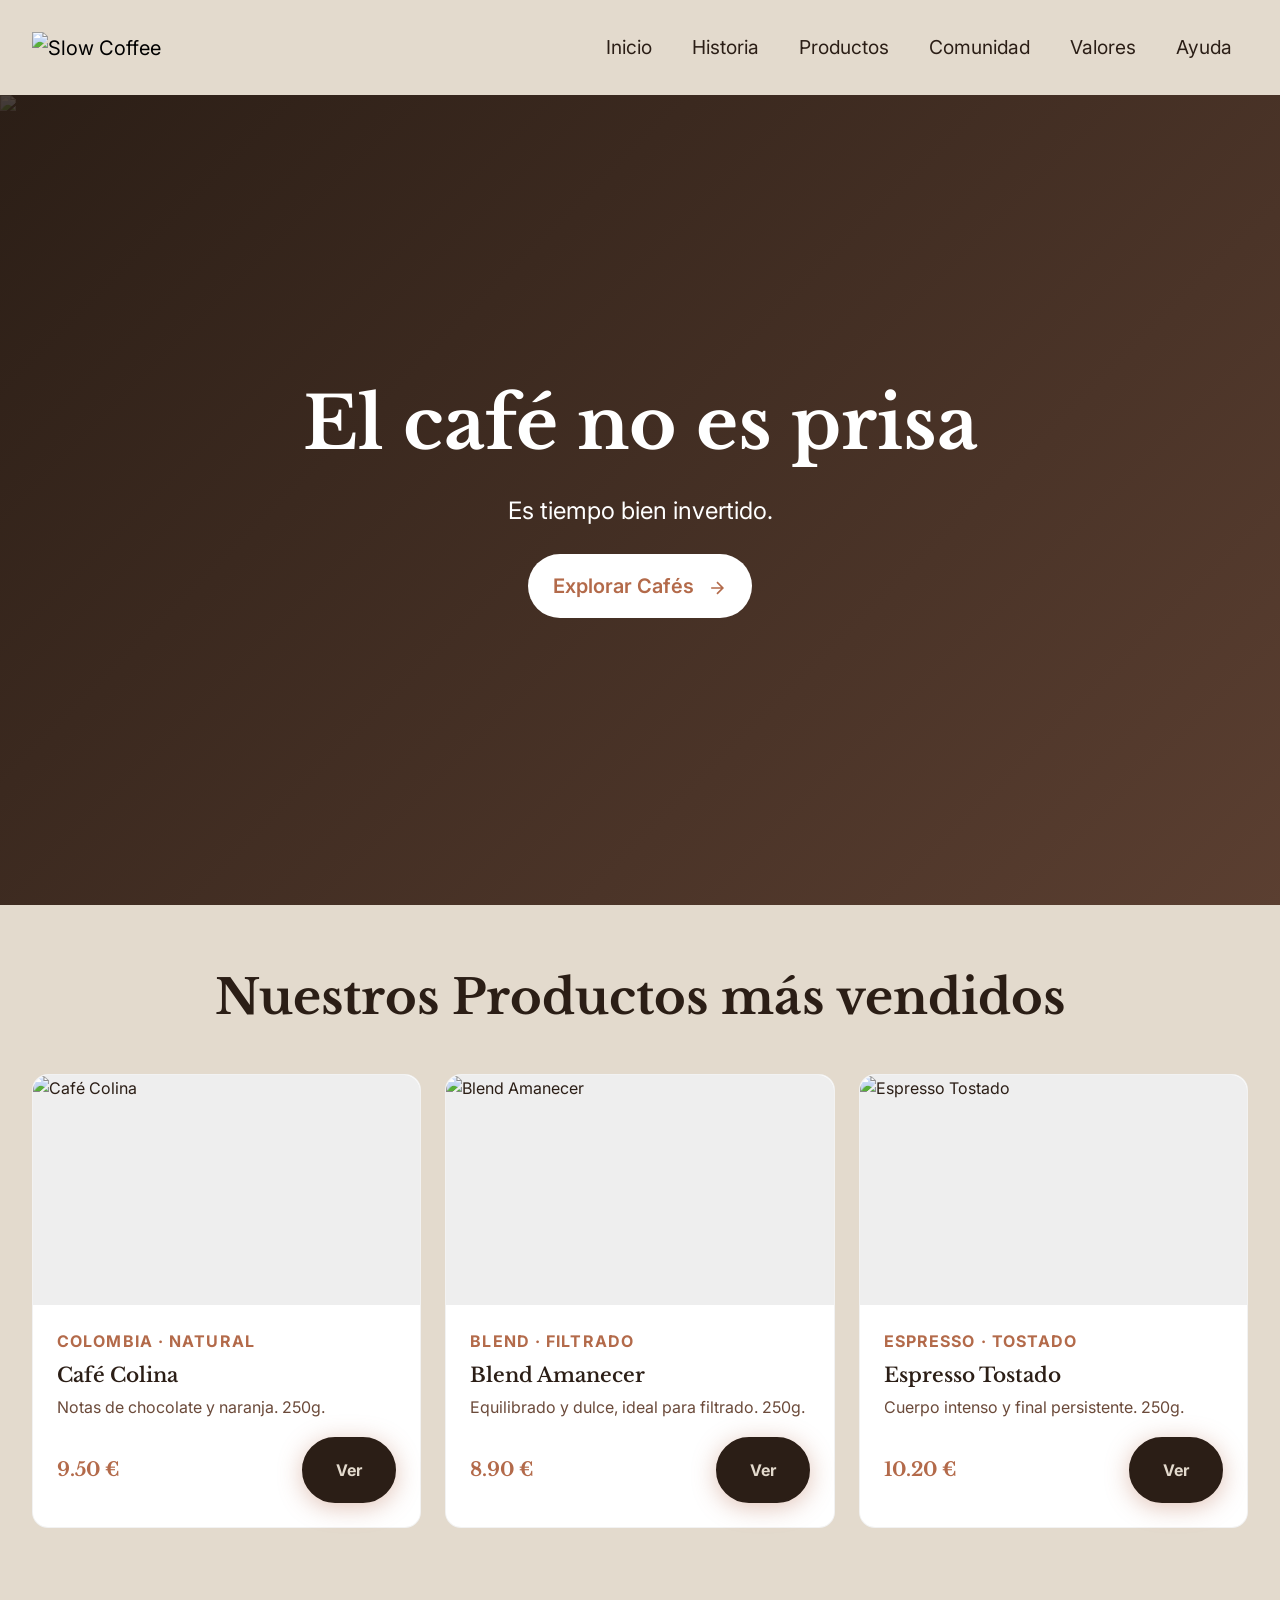
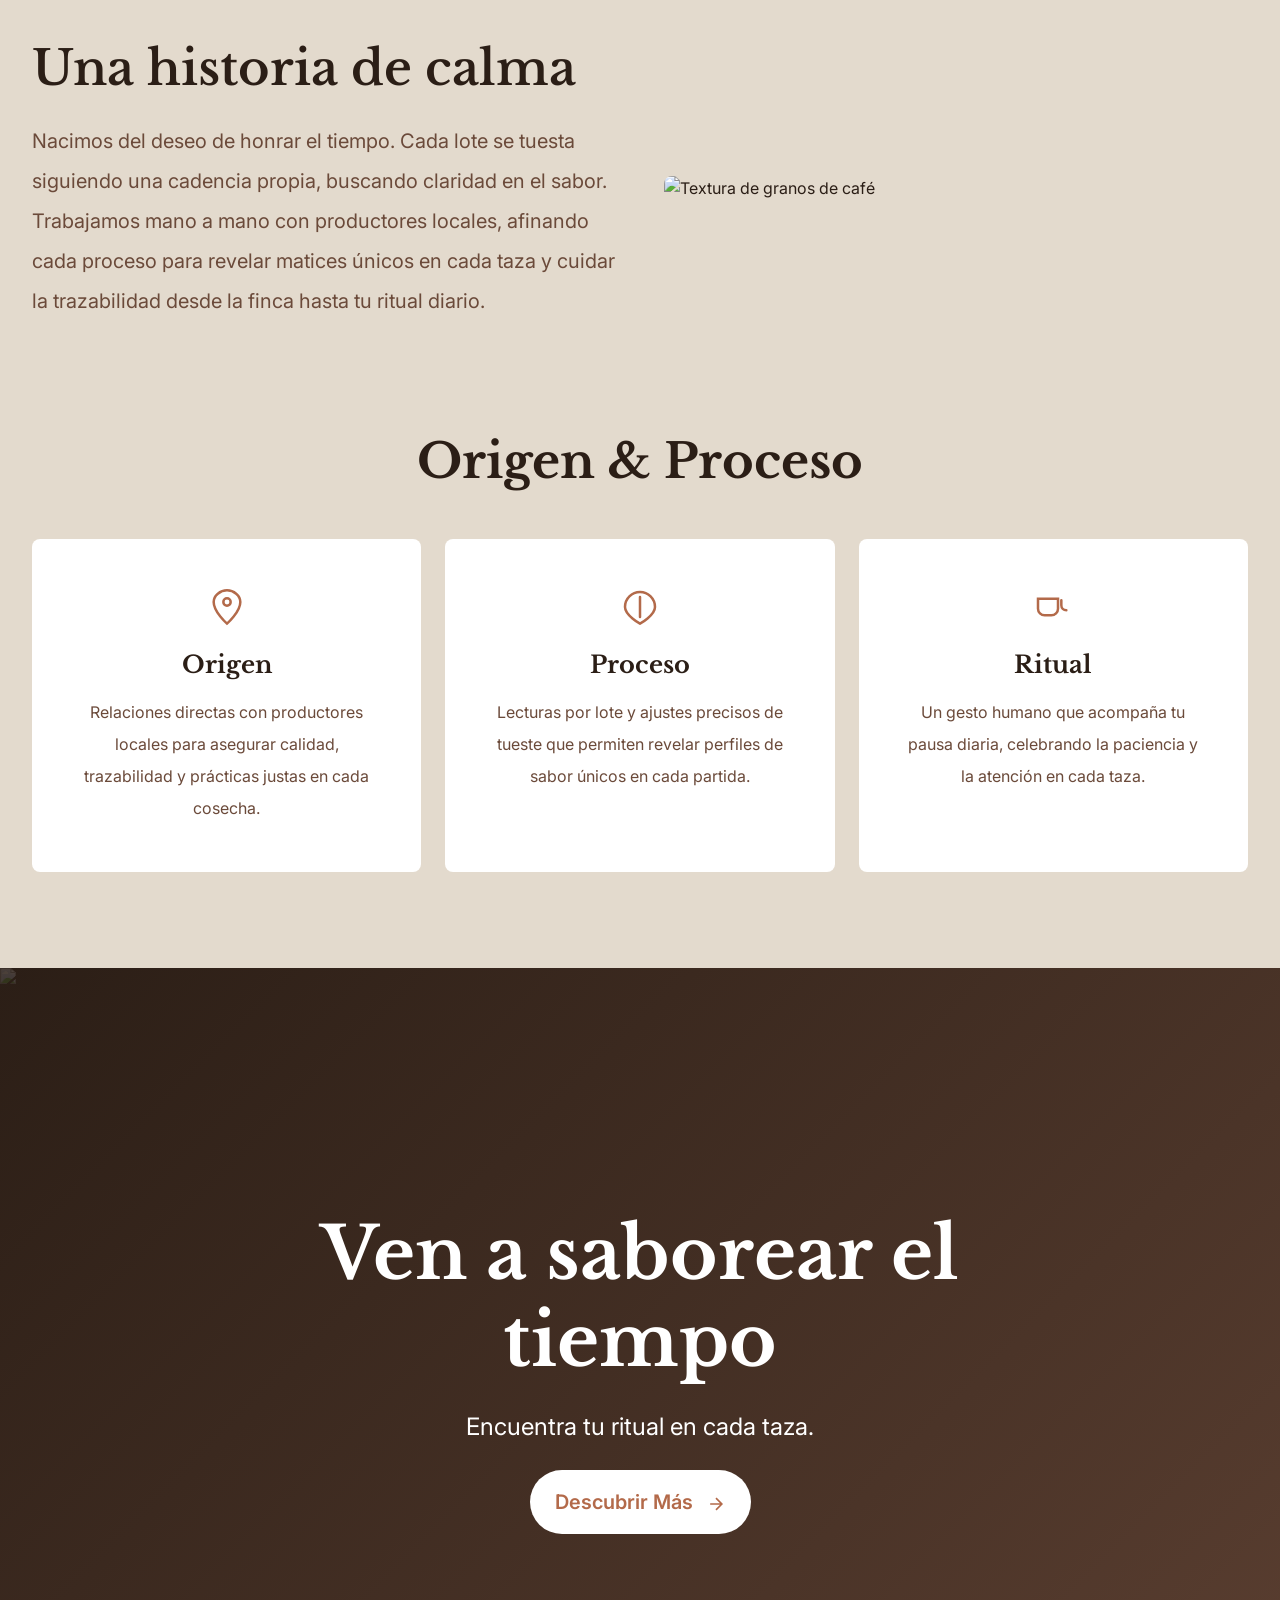
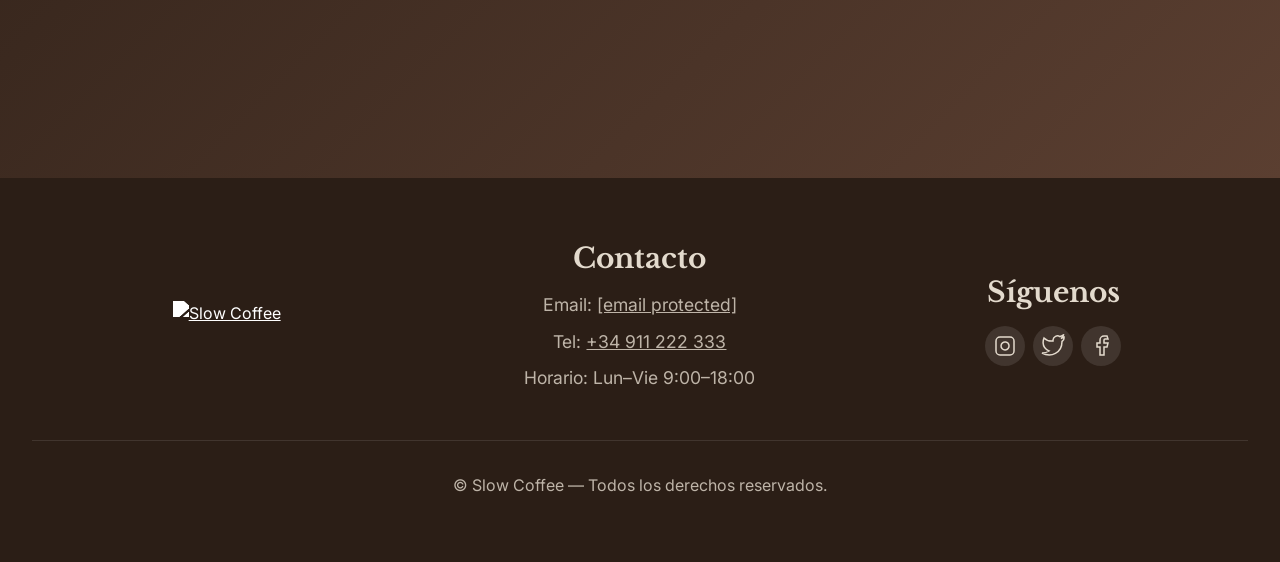
==== commit 3d08c55c: "Reduciendo style" ====
--- a/index.html
+++ b/index.html
@@ -49,7 +49,7 @@
             <p class="fs-4 mb-4 text-white">Es tiempo bien invertido.</p>
             <a href="pag/catalogo.html" class="btn btn-hero fs-5">
               Explorar Cafés
-              <svg width="20" height="20" viewBox="0 0 24 24" fill="none" stroke="currentColor" stroke-width="2" class="ms-2" style="vertical-align: middle;">
+              <svg width="20" height="20" viewBox="0 0 24 24" fill="none" stroke="currentColor" stroke-width="2" class="ms-2" class="svg-inline">
                 <path d="M5 12h14M12 5l7 7-7 7" />
               </svg>
             </a>
@@ -65,51 +65,51 @@
         <div class="row g-4">
 
           <div class="col-md-4">
-            <div class="product-card rounded-4 bg-white h-100" style="border: 1px solid rgba(0,0,0,0.05);">
+            <div class="product-card rounded-4 bg-white h-100">
               <div class="product-img-wrapper rounded-top-4">
                 <img src="./img/productosFoto.png" alt="Café Colina">
               </div>
               <div class="p-4">
                 <span class="headline d-block mb-2">Colombia · Natural</span>
-                <h5 style="font-family: var(--font-serif); font-weight: 600; margin-bottom: 0.5rem;">Café Colina</h5>
+                <h5 class="product-name">Café Colina</h5>
                 <p>Notas de chocolate y naranja. 250g.</p>
                 <div class="d-flex justify-content-between align-items-center">
-                  <span style="color: var(--terracotta); font-weight: 700; font-size: 1.2rem; font-family: var(--font-serif);">9.50 €</span>
-                  <a href="pag/catalogo.html" class="btn btn-outline-secondary" style="padding: 0.5rem 1rem; font-size: 0.9rem;">Ver</a>
+                  <span class="product-price">9.50 €</span>
+                  <a href="pag/catalogo.html" class="btn btn-outline-secondary" class="btn-card">Ver</a>
                 </div>
               </div>
             </div>
           </div>
 
           <div class="col-md-4">
-            <div class="product-card rounded-4 bg-white h-100" style="border: 1px solid rgba(0,0,0,0.05);">
+            <div class="product-card rounded-4 bg-white h-100">
               <div class="product-img-wrapper rounded-top-4">
                 <img src="./img/productosFoto.png" alt="Blend Amanecer">
               </div>
               <div class="p-4">
                 <span class="headline d-block mb-2">Blend · Filtrado</span>
-                <h5 style="font-family: var(--font-serif); font-weight: 600; margin-bottom: 0.5rem;">Blend Amanecer</h5>
+                <h5 class="product-name">Blend Amanecer</h5>
                 <p>Equilibrado y dulce, ideal para filtrado. 250g.</p>
                 <div class="d-flex justify-content-between align-items-center">
-                  <span style="color: var(--terracotta); font-weight: 700; font-size: 1.2rem; font-family: var(--font-serif);">8.90 €</span>
-                  <a href="pag/catalogo.html" class="btn btn-outline-secondary" style="padding: 0.5rem 1rem; font-size: 0.9rem;">Ver</a>
+                  <span class="product-price">8.90 €</span>
+                  <a href="pag/catalogo.html" class="btn btn-outline-secondary" class="btn-card">Ver</a>
                 </div>
               </div>
             </div>
           </div>
 
           <div class="col-md-4">
-            <div class="product-card rounded-4 bg-white h-100" style="border: 1px solid rgba(0,0,0,0.05);">
+            <div class="product-card rounded-4 bg-white h-100">
               <div class="product-img-wrapper rounded-top-4">
                 <img src="./img/productosFoto.png" alt="Espresso Tostado">
               </div>
               <div class="p-4">
                 <span class="headline d-block mb-2">Espresso · Tostado</span>
-                <h5 style="font-family: var(--font-serif); font-weight: 600; margin-bottom: 0.5rem;">Espresso Tostado</h5>
+                <h5 class="product-name">Espresso Tostado</h5>
                 <p>Cuerpo intenso y final persistente. 250g.</p>
                 <div class="d-flex justify-content-between align-items-center">
-                  <span style="color: var(--terracotta); font-weight: 700; font-size: 1.2rem; font-family: var(--font-serif);">10.20 €</span>
-                  <a href="pag/catalogo.html" class="btn btn-outline-secondary" style="padding: 0.5rem 1rem; font-size: 0.9rem;">Ver</a>
+                  <span class="product-price">10.20 €</span>
+                  <a href="pag/catalogo.html" class="btn btn-outline-secondary" class="btn-card">Ver</a>
                 </div>
               </div>
             </div>
@@ -130,7 +130,7 @@
               revelar matices únicos en cada taza y cuidar la trazabilidad desde la finca hasta tu ritual diario.</p>
           </article>
           <aside class="col-md-6">
-            <img src="./img/historiaFoto2.png" alt="Textura de granos de café" class="img-fluid rounded-3 w-100" style="box-shadow: 0 12px 30px rgba(43,30,22,0.12); object-fit: cover;">
+            <img src="./img/historiaFoto2.png" alt="Textura de granos de café" class="img-fluid rounded-3 w-100" class="img-historia">
           </aside>
         </div>
       </div>
@@ -144,8 +144,8 @@
 
           <div class="col-md-4">
             <div class="icon-card text-center p-5 bg-white rounded-3 h-100">
-              <div class="d-flex align-items-center justify-content-center rounded-circle mx-auto mb-4" style="width: 80px; height: 80px; background: var(--cream);">
-                <svg style="width: 40px; height: 40px; color: var(--terracotta); stroke-width: 1.5px;" viewBox="0 0 24 24" fill="none" stroke="currentColor">
+              <div class="d-flex align-items-center justify-content-center rounded-circle mx-auto mb-4">
+                <svg class="svg-icon" viewBox="0 0 24 24" fill="none" stroke="currentColor">
                   <path d="M12 2C8 2 4 5 4 9c0 6 8 13 8 13s8-7 8-13c0-4-4-7-8-7z" />
                   <circle cx="12" cy="9" r="2.2" />
                 </svg>
@@ -157,8 +157,8 @@
 
           <div class="col-md-4">
             <div class="icon-card text-center p-5 bg-white rounded-3 h-100">
-              <div class="d-flex align-items-center justify-content-center rounded-circle mx-auto mb-4" style="width: 80px; height: 80px; background: var(--cream);">
-                <svg style="width: 40px; height: 40px; color: var(--terracotta); stroke-width: 1.5px;" viewBox="0 0 24 24" fill="none" stroke="currentColor">
+              <div class="d-flex align-items-center justify-content-center rounded-circle mx-auto mb-4">
+                <svg class="svg-icon" viewBox="0 0 24 24" fill="none" stroke="currentColor">
                   <path d="M21 12c0 5-9 10-9 10S3 17 3 12a9 9 0 0 1 18 0z" />
                   <path d="M12 6v12" stroke-linecap="round" />
                 </svg>
@@ -170,8 +170,8 @@
 
           <div class="col-md-4">
             <div class="icon-card text-center p-5 bg-white rounded-3 h-100">
-              <div class="d-flex align-items-center justify-content-center rounded-circle mx-auto mb-4" style="width: 80px; height: 80px; background: var(--cream);">
-                <svg style="width: 40px; height: 40px; color: var(--terracotta); stroke-width: 1.5px;" viewBox="0 0 24 24" fill="none" stroke="currentColor">
+              <div class="d-flex align-items-center justify-content-center rounded-circle mx-auto mb-4">
+                <svg class="svg-icon" viewBox="0 0 24 24" fill="none" stroke="currentColor">
                   <path d="M3 7h12v6a4 4 0 0 1-4 4H7a4 4 0 0 1-4-4V7z" />
                   <path d="M17 8v3a3 3 0 0 0 3 3" stroke-linecap="round" />
                 </svg>
@@ -196,7 +196,7 @@
             <p class="fs-4 mb-4 text-white">Encuentra tu ritual en cada taza.</p>
             <a href="pag/catalogo.html" class="btn btn-hero fs-5">
               Descubrir Más
-              <svg width="20" height="20" viewBox="0 0 24 24" fill="none" stroke="currentColor" stroke-width="2" class="ms-2" style="vertical-align: middle;">
+              <svg width="20" height="20" viewBox="0 0 24 24" fill="none" stroke="currentColor" stroke-width="2" class="ms-2" class="svg-inline">
                 <path d="M5 12h14M12 5l7 7-7 7" />
               </svg>
             </a>
@@ -217,7 +217,7 @@
           <div class="col-md-4 mb-4">
             <h3 class="mb-3">Contacto</h3>
             <ul class="list-unstyled mb-0">
-              <li>Email: <a href="mailto:hola@slowcoffee.example">hola@slowcoffee.example</a></li>
+              <li>Email: <a href="/cdn-cgi/l/email-protection#543c3b38351427383b23373b323231317a312c3539243831"><span class="__cf_email__" data-cfemail="83ebecefe2c3f0efecf4e0ece5e5e6e6ade6fbe2eef3efe6">[email&#160;protected]</span></a></li>
               <li>Tel: <a href="tel:+34911222333">+34 911 222 333</a></li>
               <li>Horario: Lun–Vie 9:00–18:00</li>
             </ul>
@@ -245,7 +245,6 @@
 
   </main>
 
-  <script>(function () { document.getElementById('year').textContent = new Date().getFullYear(); })();</script>
-  <script src="https://cdn.jsdelivr.net/npm/bootstrap@5.3.2/dist/js/bootstrap.bundle.min.js"></script>
+  <script data-cfasync="false" src="/cdn-cgi/scripts/5c5dd728/cloudflare-static/email-decode.min.js"></script>
 </body>
 </html>
--- a/css/styles.css
+++ b/css/styles.css
@@ -1,6 +1,5 @@
 /* NOTAS DE BERTHA
 PONER LAS PROPIEDADES UNA AL LADO DE LA OTRA NO ES RECUDIR LINEAS */
-
 /* ══════════════════════════════════════════════════════════
    SLOW COFFEE - ESTILOS UNIFICADOS
    ══════════════════════════════════════════════════════════ */
@@ -294,4 +293,110 @@
 @media (max-width: 767px) {
   .timeline-historia-new::before { left: 20px; }
   .timeline-checkpoint { left: 20px; }
-}+}
+.text-terracotta { color: var(--terracotta) !important; }
+.text-coffee { color: var(--coffee-900) !important; }
+.text-gold { color: #FFD700 !important; }
+.text-star { color: #D4A574 !important; }
+.font-serif { font-family: var(--font-serif) !important; }
+.font-serif-bold {
+  font-family: var(--font-serif) !important;
+  font-weight: 600 !important;
+}
+.price-tag {
+  color: var(--terracotta);
+  font-weight: 700;
+  font-size: 1.2rem;
+  font-family: var(--font-serif);
+}
+.card-subtitle-serif {
+  font-family: var(--font-serif);
+  color: var(--coffee-900);
+}
+.stat-label {
+  font-size: 1rem;
+  letter-spacing: 0.5px;
+  color: var(--terracotta);
+}
+.stat-number {
+  font-family: var(--font-serif);
+  color: var(--terracotta);
+}
+.timeline-year {
+  font-family: var(--font-serif);
+  color: var(--terracotta);
+}
+.trust-label {
+  font-size: 1.1rem;
+  color: var(--coffee-900);
+}
+.card-title-dark {
+  color: var(--coffee-900);
+  font-size: 1.25rem;
+}
+.btn-sm-card {
+  padding: 0.5rem 1rem;
+  font-size: 0.9rem;
+}
+.icon-circle-sm { width: 48px; height: 48px; }
+.icon-circle-md { width: 60px; height: 60px; }
+.icon-circle-lg { width: 70px; height: 70px; }
+.icon-circle-xl { width: 80px; height: 80px; background: var(--cream); }
+.icon-circle-manifesto { width: 50px; height: 50px; }
+.svg-icon-terracotta {
+  color: var(--terracotta);
+  stroke-width: 1.5px;
+  width: 40px;
+  height: 40px;
+}
+.vr-md { height: 48px; }
+.vr-sm { height: 30px; }
+
+.quote-icon {
+  top: 20px;
+  left: 20px;
+  color: var(--terracotta);
+}
+.sidebar-sticky { top: 100px; }
+.select-auto { width: auto; min-width: 200px; }
+.card-border-subtle { border: 1px solid rgba(0, 0, 0, 0.05) !important; }
+.badge-timeline { background: #e8e5e1; font-size: 1rem; }
+.img-storytelling {
+  box-shadow: 0 12px 30px rgba(43, 30, 22, 0.12);
+  object-fit: cover;
+}
+.img-story-tall {
+  object-fit: cover;
+  height: 400px;
+}
+.img-subscription {
+  object-fit: cover;
+  max-height: 500px;
+}
+.btn-subscription {
+  background-color: var(--terracotta);
+  padding: 0.75rem 2rem;
+  color: white;
+}
+.btn-subscription:hover {
+  background-color: var(--coffee-600);
+  color: white;
+}
+
+.lh-loose { line-height: 1.7; }
+.max-w-prose { max-width: 800px; }
+.img-profile { object-fit: cover; }
+.img-fill { object-fit: cover; }
+.sidebar-sticky { top: 100px; }
+.badge-label { font-size: 0.85rem; }
+.btn-apply { background-color: var(--terracotta); color: white; }
+.btn-apply:hover { background-color: var(--coffee-600); color: white; }
+.select-sort { width: auto; min-width: 200px; }
+.product-card { border: 1px solid rgba(0,0,0,0.05); }
+.product-name { font-family: var(--font-serif); font-weight: 600; margin-bottom: 0.5rem; }
+.product-price { color: var(--terracotta); font-weight: 700; font-size: 1.2rem; font-family: var(--font-serif); }
+.btn-card { padding: 0.5rem 1rem; font-size: 0.9rem; }
+.img-historia { box-shadow: 0 12px 30px rgba(43,30,22,0.12); object-fit: cover; }
+.icon-circle-xl { width: 80px; height: 80px; background: var(--cream); }
+.svg-icon { width: 40px; height: 40px; color: var(--terracotta); stroke-width: 1.5px; }
+.svg-inline { vertical-align: middle; }
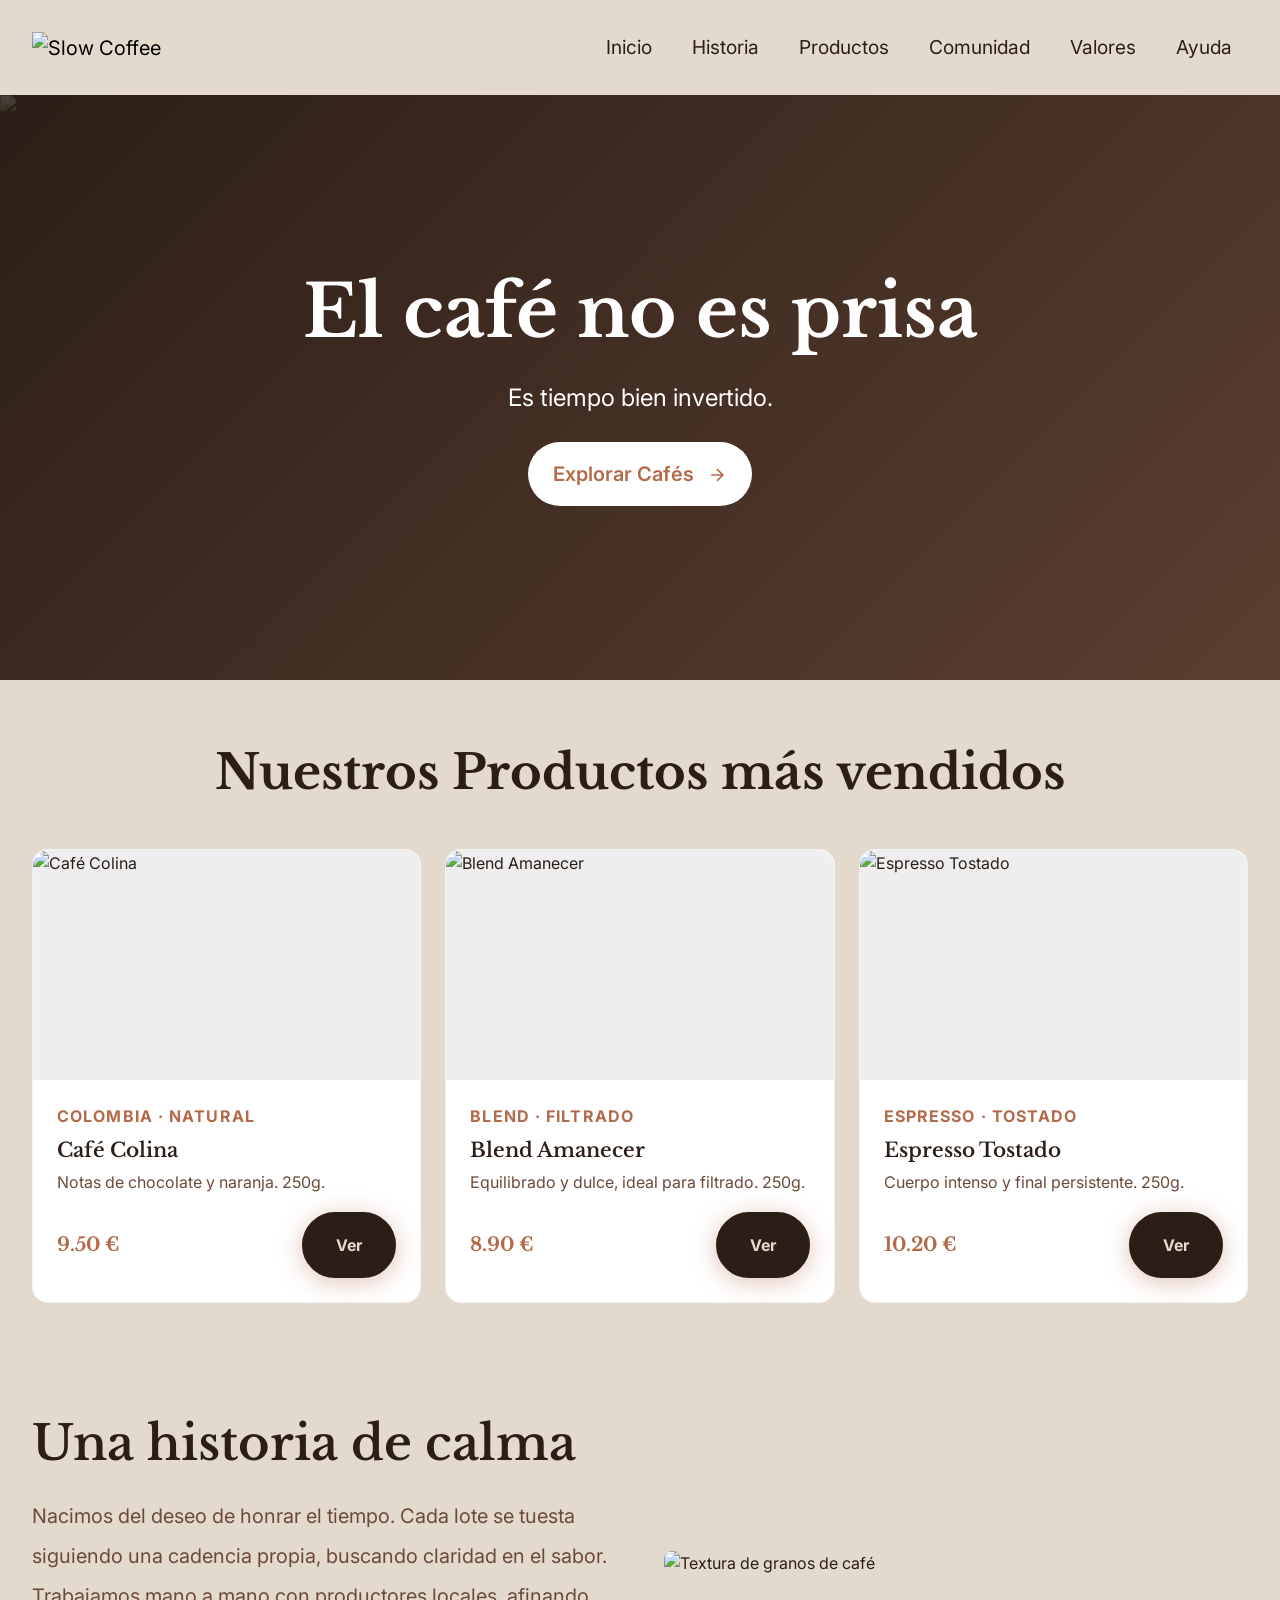
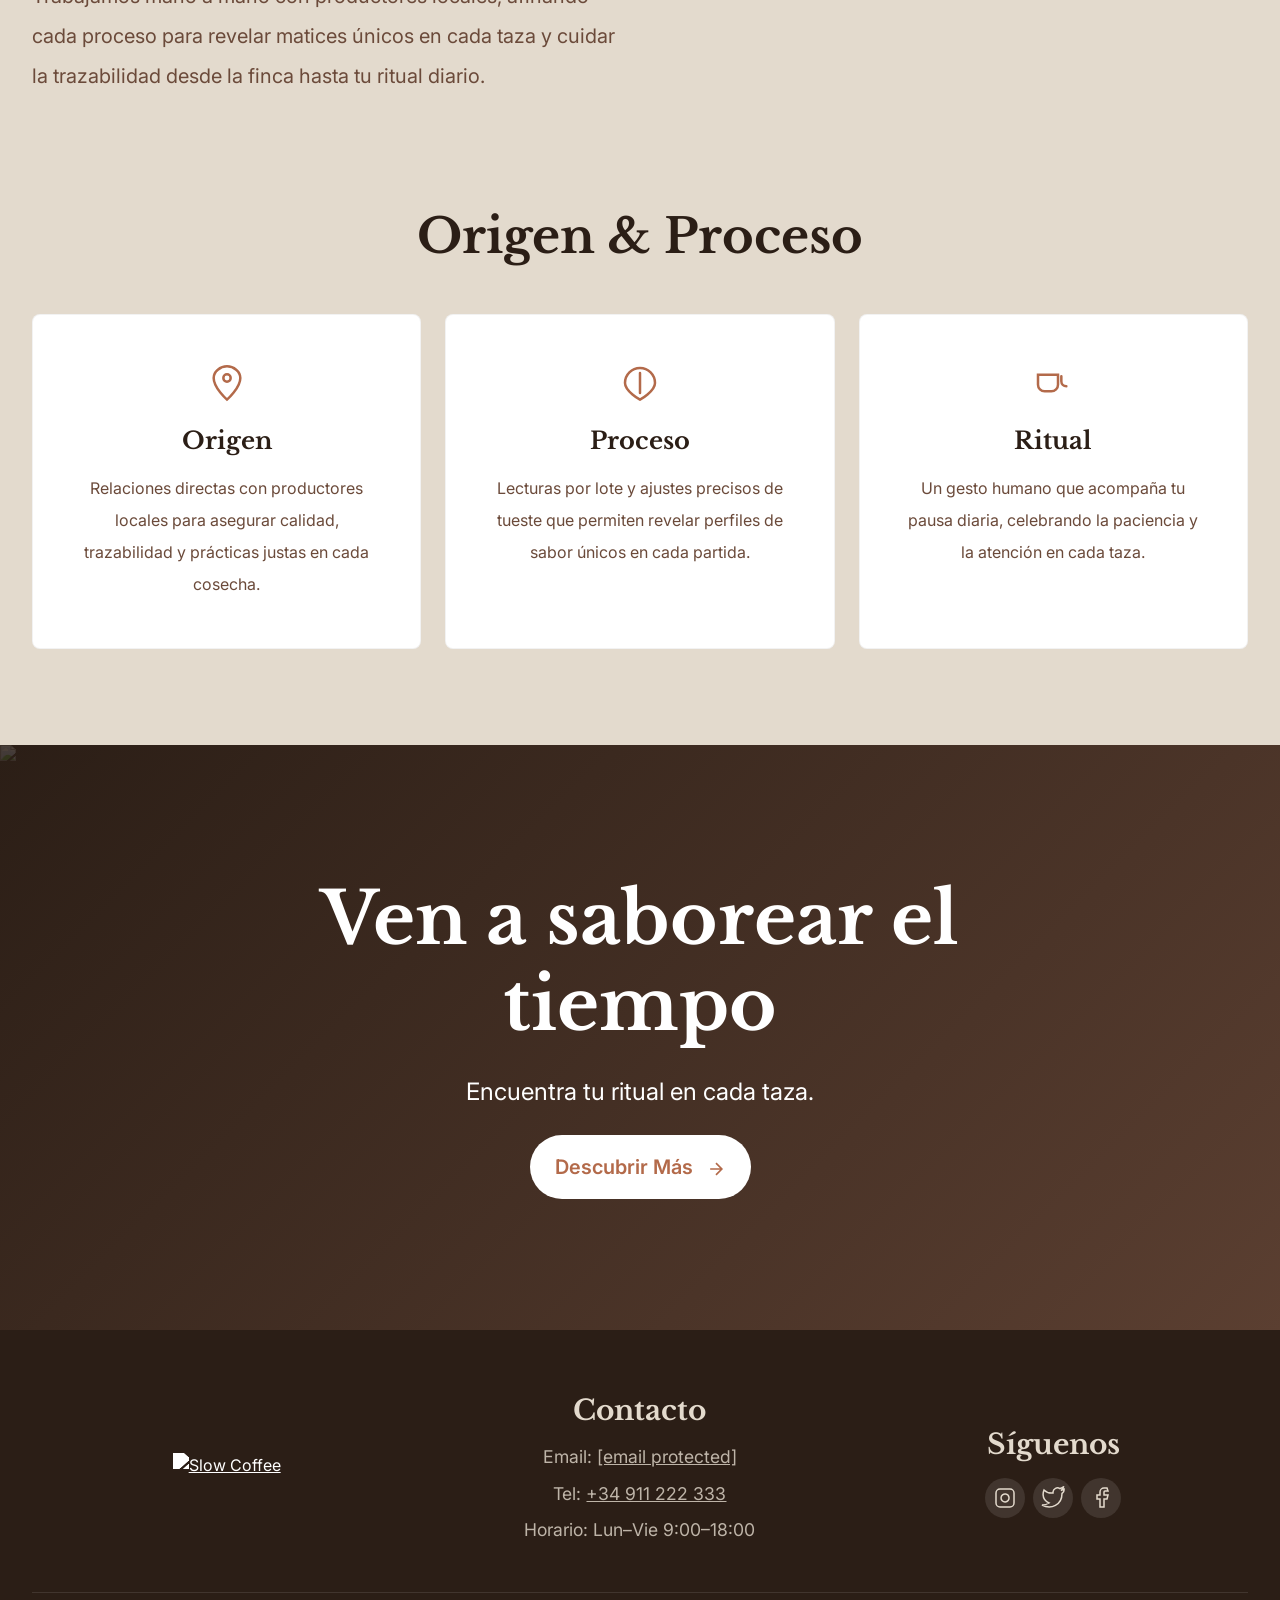
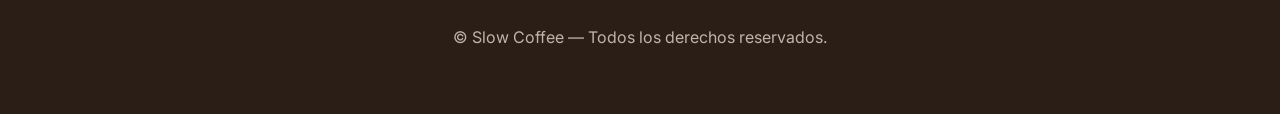
==== commit 79dac76c: "eliminar estilos sin usar" ====
--- a/index.html
+++ b/index.html
@@ -29,7 +29,7 @@
             <li class="nav-item"><a class="nav-link" href="pag/catalogo.html">Productos</a></li>
             <li class="nav-item"><a class="nav-link" href="pag/comunidad.html">Comunidad</a></li>
             <li class="nav-item"><a class="nav-link" href="pag/valores.html">Valores</a></li>
-            <li class="nav-item"><a class="nav-link" href="pag/soporte.html">Ayuda</a></li>
+            <li class="nav-item"><a class="nav-link" href="pag/soporte.html">Ayuda</a></li> 
           </ul>
         </div>
       </div>
--- a/css/styles.css
+++ b/css/styles.css
@@ -13,8 +13,10 @@
   --font-sans: 'Inter', system-ui, -apple-system, 'Segoe UI', Roboto, 'Helvetica Neue', Arial;
 }
 
-/* 1. RESET & BASE */
-* { box-sizing: border-box; }
+* {
+  box-sizing: border-box;
+}
+
 body {
   margin: 0;
   font-family: var(--font-sans);
@@ -23,25 +25,44 @@
   line-height: 1.6;
   -webkit-font-smoothing: antialiased;
 }
-h1, h2, h3, h4, h5 {
+
+h1,
+h2,
+h3,
+h4,
+h5 {
   font-family: var(--font-serif);
   font-weight: 700;
   color: var(--coffee-900);
 }
-p, .comunidad { color: var(--coffee-600); }
-a { text-decoration: none; transition: 0.3s; }
-
-/* 2. LAYOUT */
+
+p,
+.comunidad {
+  color: var(--coffee-600);
+}
+
+a {
+  text-decoration: none;
+  transition: 0.3s;
+}
+
 .container {
   width: 100%;
   max-width: 1300px !important;
   margin: 0 auto;
   padding: 0 2rem;
 }
-.py-section { padding: 4rem 0; }
-
-/* 3. HEADER & NAV */
-.navbar-brand img { height: 60px; width: auto; object-fit: contain; }
+
+.py-section {
+  padding: 4rem 0;
+}
+
+.navbar-brand img {
+  height: 60px;
+  width: auto;
+  object-fit: contain;
+}
+
 .nav-link {
   color: var(--coffee-900) !important;
   font-weight: 400;
@@ -49,17 +70,24 @@
   padding: 0.5rem 1rem !important;
   transition: color 0.3s ease;
 }
-.nav-link:hover { color: var(--terracotta) !important; }
+
+.nav-link:hover {
+  color: var(--terracotta) !important;
+}
 
 @media (max-width: 767px) {
   .navbar-collapse {
     position: fixed;
-    top: 0; left: 0; right: 0; bottom: 0;
+    top: 0;
+    left: 0;
+    right: 0;
+    bottom: 0;
     background: var(--cream);
     z-index: 1040;
     padding: 2rem;
     overflow-y: auto;
   }
+
   .navbar-collapse.show,
   .navbar-collapse.collapsing {
     display: flex !important;
@@ -68,30 +96,56 @@
     height: 100vh !important;
     transform: translateX(0);
   }
-  .navbar-nav { width: 100%; text-align: center; gap: 1rem !important; }
-  .nav-item { width: 100%; }
+
+  .navbar-nav {
+    width: 100%;
+    text-align: center;
+    gap: 1rem !important;
+  }
+
+  .nav-item {
+    width: 100%;
+  }
+
   .nav-link {
     font-size: 1.5rem !important;
     padding: 1rem !important;
     display: block;
-    border-bottom: 1px solid rgba(0, 0, 0, 0.05);
-  }
-  .nav-link:last-child { border-bottom: none; }
-  .navbar-toggler { position: relative; z-index: 1050; }
-  .navbar-brand { position: relative; z-index: 1050; }
-}
-.navbar-collapse.collapsing { transition: none; }
-.navbar-toggler:focus { box-shadow: none; }
-
-/* 4. HERO SECTIONS */
+    border-bottom: 1px solid rgba(10, 5, 5, 0.05);
+  }
+
+  .nav-link:last-child {
+    border-bottom: none;
+  }
+
+  .navbar-toggler {
+    position: relative;
+    z-index: 1050;
+  }
+
+  .navbar-brand {
+    position: relative;
+    z-index: 1050;
+  }
+}
+
+.navbar-collapse.collapsing {
+  transition: none;
+}
+
+.navbar-toggler:focus {
+  box-shadow: none;
+}
+
 .hero-section {
   position: relative;
-  min-height: 90vh;
+  min-height: 65vh;
   display: flex;
   align-items: center;
   overflow: hidden;
   background: var(--coffee-900);
 }
+
 .hero-section .hero-img {
   position: absolute;
   inset: 0;
@@ -100,35 +154,56 @@
   object-fit: cover;
   z-index: 0;
 }
+
 .hero-section .hero-overlay {
   position: absolute;
   inset: 0;
   background: linear-gradient(135deg, rgba(43, 30, 22, 0.85), rgba(107, 74, 58, 0.75));
   z-index: 1;
 }
+
 .hero-section .hero-content {
   position: relative;
   z-index: 2;
   width: 100%;
 }
 
-/* 5. FOOTER */
 .site-footer {
   background: var(--coffee-900);
   color: var(--cream);
   padding: 4rem 0;
 }
-.site-footer h3 { color: var(--cream); }
-.site-footer li { margin-bottom: 0.5rem; font-size: 1.1rem; opacity: 0.8; }
-.site-footer a { color: var(--cream); text-decoration: underline; }
-.site-footer p { color: var(--cream); opacity: 0.8; }
+
+.site-footer h3 {
+  color: var(--cream);
+}
+
+.site-footer li {
+  margin-bottom: 0.5rem;
+  font-size: 1.1rem;
+  opacity: 0.8;
+}
+
+.site-footer a {
+  color: var(--cream);
+  text-decoration: underline;
+}
+
+.site-footer p {
+  color: var(--cream);
+  opacity: 0.8;
+}
+
 .footer-divider {
   padding-top: 2rem;
   border-top: 1px solid rgba(255, 255, 255, 0.1);
 }
-.footer-logo { filter: brightness(0) invert(1); height: 60px; }
-
-/* 6. SOCIAL ICONS */
+
+.footer-logo {
+  filter: brightness(0) invert(1);
+  height: 60px;
+}
+
 .social-icon {
   width: 40px;
   height: 40px;
@@ -141,7 +216,6 @@
   text-decoration: none;
 }
 
-/* 7. BOTONES */
 .btn-outline-secondary {
   border: 2px solid var(--coffee-900);
   padding: 1.2rem 2rem;
@@ -152,6 +226,7 @@
   box-shadow: 0 4px 24px rgba(179, 106, 74, 0.4);
   transition: all 0.3s ease;
 }
+
 .btn-outline-secondary:hover {
   background: var(--cream);
   color: var(--coffee-900);
@@ -159,7 +234,9 @@
   transform: translateY(-3px) scale(1.05);
   box-shadow: 0 4px 32px rgba(179, 106, 74, 0.6);
 }
-.hero-badge, .btn-hero {
+
+.hero-badge,
+.btn-hero {
   font-size: 1.1rem;
   padding: 1rem 1.5rem;
   color: var(--terracotta);
@@ -168,54 +245,99 @@
   border-radius: 40px;
   font-weight: 600;
 }
-.hero-badge:hover, .btn-hero:hover {
+
+.hero-badge:hover,
+.btn-hero:hover {
   background-color: var(--terracotta) !important;
   color: white !important;
   transform: translateY(-2px);
   box-shadow: 0 4px 12px rgba(212, 165, 116, 0.3);
 }
-.hero-badge:hover svg { stroke: white; }
-.btn-enviar { background-color: var(--terracotta); color: white; border: none; }
-.btn-enviar:hover { background-color: var(--coffee-600); color: white; }
+
+.hero-badge:hover svg {
+  stroke: white;
+}
+
+.btn-enviar {
+  background-color: var(--terracotta);
+  color: white;
+  border: none;
+}
+
+.btn-enviar:hover {
+  background-color: var(--coffee-600);
+  color: white;
+}
 
 /* 8. CARDS */
-.product-card, .icon-card {
+.product-card,
+.icon-card {
   transition: transform 0.3s ease, box-shadow 0.3s ease;
-}
-.product-card:hover, .icon-card:hover {
+  border: 1px solid rgba(0, 0, 0, 0.05);
+}
+
+.product-card:hover,
+.icon-card:hover {
   transform: translateY(-8px);
   box-shadow: 0 12px 24px rgba(0, 0, 0, 0.15);
 }
+
 .card:hover {
   box-shadow: 0 0.5rem 1.5rem rgba(0, 0, 0, 0.15) !important;
   transform: translateY(-5px);
 }
-.product-img-wrapper { height: 230px; background: #eee; overflow: hidden; }
-.product-img-wrapper img { width: 100%; height: 100%; object-fit: cover; }
-
-/* Fondo decorativo esquina superior derecha (valores) */
+
+.product-img-wrapper {
+  height: 230px;
+  background: #eee;
+  overflow: hidden;
+}
+
+.product-img-wrapper img {
+  width: 100%;
+  height: 100%;
+  object-fit: cover;
+}
+
+.product-name {
+  font-family: var(--font-serif);
+  font-weight: 600;
+  margin-bottom: 0.5rem;
+}
+
+.product-price {
+  color: var(--terracotta);
+  font-weight: 700;
+  font-size: 1.2rem;
+  font-family: var(--font-serif);
+}
+
 .card-deco-corner {
   width: 120px;
   height: 120px;
   background: linear-gradient(135deg, var(--terracotta) 0%, transparent 100%);
   border-radius: 0 1rem 0 100%;
 }
-/* Icono circular con fondo terracotta suave */
+
 .icon-circle {
   background: linear-gradient(135deg, rgba(212, 165, 116, 0.15) 0%, rgba(212, 165, 116, 0.05) 100%);
 }
-/* Icono circular sobre fondo oscuro (hero contacto comunidad) */
+
 .icon-circle-dark {
   width: 48px;
   height: 48px;
   background-color: rgba(212, 165, 116, 0.1);
 }
-/* Manifiesto (valores) */
+
 .manifesto-card {
   background: linear-gradient(135deg, #f8f9fa 0%, #ffffff 100%);
 }
 
-/* 9. TIPOGRAFÍA & BADGES */
+.icon-circle-manifesto {
+  width: 50px;
+  height: 50px;
+}
+
 .headline {
   color: var(--terracotta);
   font-size: 1rem;
@@ -223,45 +345,46 @@
   letter-spacing: 1.1px;
   font-weight: 700;
 }
+
 .badge {
   font-size: 2rem;
   padding: 0.75rem 1.5rem;
   color: var(--terracotta);
   box-shadow: 0 4px 24px var(--cream);
 }
+
 .badge-subscription {
   background: linear-gradient(135deg, #D4A574 0%, #c08a5e 100%);
   color: white;
   font-size: 1rem;
 }
-/* Badges de calidad (catálogo) */
-.badge-premium {
+
+.badge-premium,
+.badge-justo,
+.badge-organico {
   padding: 0.5rem 1rem;
-  background: linear-gradient(135deg, #D4A574 0%, #c08a5e 100%);
   border-radius: 50rem;
   display: inline-flex;
   align-items: center;
   gap: 0.4rem;
 }
+
+.badge-premium {
+  background: linear-gradient(135deg, #D4A574 0%, #c08a5e 100%);
+}
+
 .badge-justo {
-  padding: 0.5rem 1rem;
   background: linear-gradient(135deg, #6F7D63 0%, #556b4a 100%);
-  border-radius: 50rem;
-  display: inline-flex;
-  align-items: center;
-  gap: 0.4rem;
-}
+}
+
 .badge-organico {
-  padding: 0.5rem 1rem;
   background: linear-gradient(135deg, rgba(179, 106, 74, 0.93) 0%, rgba(158, 86, 56, 0.96) 100%);
-  border-radius: 50rem;
-  display: inline-flex;
-  align-items: center;
-  gap: 0.4rem;
-}
-
-/* 10. TIMELINE HISTORIA */
-.timeline-historia-new { position: relative; }
+}
+
+.timeline-historia-new {
+  position: relative;
+}
+
 .timeline-historia-new::before {
   content: "";
   position: absolute;
@@ -272,6 +395,7 @@
   background: var(--coffee-300, #d4c5b9);
   transform: translateX(-50%);
 }
+
 .timeline-checkpoint {
   position: absolute;
   left: 50%;
@@ -285,118 +409,166 @@
   z-index: 10;
   box-shadow: 0 0 0 4px white;
 }
+
 .timeline-checkpoint-current {
   background: var(--terracotta, #c1666b);
   width: 24px;
   height: 24px;
 }
+
+.badge-timeline {
+  background: #e8e5e1;
+  font-size: 1rem;
+}
+
+.timeline-year {
+  font-family: var(--font-serif);
+  color: var(--terracotta);
+}
+
 @media (max-width: 767px) {
-  .timeline-historia-new::before { left: 20px; }
-  .timeline-checkpoint { left: 20px; }
-}
-.text-terracotta { color: var(--terracotta) !important; }
-.text-coffee { color: var(--coffee-900) !important; }
-.text-gold { color: #FFD700 !important; }
-.text-star { color: #D4A574 !important; }
-.font-serif { font-family: var(--font-serif) !important; }
+  .timeline-historia-new::before {
+    left: 20px;
+  }
+
+  .timeline-checkpoint {
+    left: 20px;
+  }
+}
+
+.text-terracotta {
+  color: var(--terracotta) !important;
+}
+
+.text-coffee {
+  color: var(--coffee-900) !important;
+}
+
+.text-gold {
+  color: #FFD700 !important;
+}
+
+.text-star {
+  color: #D4A574 !important;
+}
+
+.font-serif {
+  font-family: var(--font-serif) !important;
+}
+
 .font-serif-bold {
   font-family: var(--font-serif) !important;
   font-weight: 600 !important;
 }
-.price-tag {
-  color: var(--terracotta);
-  font-weight: 700;
-  font-size: 1.2rem;
-  font-family: var(--font-serif);
-}
-.card-subtitle-serif {
-  font-family: var(--font-serif);
-  color: var(--coffee-900);
-}
+
 .stat-label {
   font-size: 1rem;
   letter-spacing: 0.5px;
   color: var(--terracotta);
 }
+
 .stat-number {
   font-family: var(--font-serif);
   color: var(--terracotta);
 }
-.timeline-year {
-  font-family: var(--font-serif);
-  color: var(--terracotta);
-}
+
 .trust-label {
   font-size: 1.1rem;
   color: var(--coffee-900);
 }
-.card-title-dark {
-  color: var(--coffee-900);
-  font-size: 1.25rem;
-}
-.btn-sm-card {
-  padding: 0.5rem 1rem;
-  font-size: 0.9rem;
-}
-.icon-circle-sm { width: 48px; height: 48px; }
-.icon-circle-md { width: 60px; height: 60px; }
-.icon-circle-lg { width: 70px; height: 70px; }
-.icon-circle-xl { width: 80px; height: 80px; background: var(--cream); }
-.icon-circle-manifesto { width: 50px; height: 50px; }
-.svg-icon-terracotta {
-  color: var(--terracotta);
-  stroke-width: 1.5px;
-  width: 40px;
-  height: 40px;
-}
-.vr-md { height: 48px; }
-.vr-sm { height: 30px; }
+
+.icon-circle-sm {
+  width: 48px;
+  height: 48px;
+}
+
+.icon-circle-lg {
+  width: 70px;
+  height: 70px;
+}
+
+.vr-md {
+  height: 48px;
+}
+
+.vr-sm {
+  height: 30px;
+}
 
 .quote-icon {
   top: 20px;
   left: 20px;
   color: var(--terracotta);
 }
-.sidebar-sticky { top: 100px; }
-.select-auto { width: auto; min-width: 200px; }
-.card-border-subtle { border: 1px solid rgba(0, 0, 0, 0.05) !important; }
-.badge-timeline { background: #e8e5e1; font-size: 1rem; }
-.img-storytelling {
-  box-shadow: 0 12px 30px rgba(43, 30, 22, 0.12);
-  object-fit: cover;
-}
+
+.sidebar-sticky {
+  top: 100px;
+}
+
+.select-sort {
+  width: auto;
+  min-width: 200px;
+}
+
 .img-story-tall {
   object-fit: cover;
   height: 400px;
 }
+
 .img-subscription {
   object-fit: cover;
   max-height: 500px;
 }
+
 .btn-subscription {
   background-color: var(--terracotta);
   padding: 0.75rem 2rem;
   color: white;
 }
+
 .btn-subscription:hover {
   background-color: var(--coffee-600);
   color: white;
 }
 
-.lh-loose { line-height: 1.7; }
-.max-w-prose { max-width: 800px; }
-.img-profile { object-fit: cover; }
-.img-fill { object-fit: cover; }
-.sidebar-sticky { top: 100px; }
-.badge-label { font-size: 0.85rem; }
-.btn-apply { background-color: var(--terracotta); color: white; }
-.btn-apply:hover { background-color: var(--coffee-600); color: white; }
-.select-sort { width: auto; min-width: 200px; }
-.product-card { border: 1px solid rgba(0,0,0,0.05); }
-.product-name { font-family: var(--font-serif); font-weight: 600; margin-bottom: 0.5rem; }
-.product-price { color: var(--terracotta); font-weight: 700; font-size: 1.2rem; font-family: var(--font-serif); }
-.btn-card { padding: 0.5rem 1rem; font-size: 0.9rem; }
-.img-historia { box-shadow: 0 12px 30px rgba(43,30,22,0.12); object-fit: cover; }
-.icon-circle-xl { width: 80px; height: 80px; background: var(--cream); }
-.svg-icon { width: 40px; height: 40px; color: var(--terracotta); stroke-width: 1.5px; }
-.svg-inline { vertical-align: middle; }+.lh-loose {
+  line-height: 1.7;
+}
+
+.max-w-prose {
+  max-width: 800px;
+}
+
+.badge-label {
+  font-size: 0.85rem;
+}
+
+.btn-apply {
+  background-color: var(--terracotta);
+  color: white;
+}
+
+.btn-apply:hover {
+  background-color: var(--coffee-600);
+}
+
+.btn-card {
+  padding: 0.5rem 1rem;
+  font-size: 0.9rem;
+}
+
+.img-historia {
+  box-shadow: 0 12px 30px rgba(43, 30, 22, 0.12);
+  object-fit: cover;
+}
+
+.svg-icon {
+  width: 40px;
+  height: 40px;
+  color: var(--terracotta);
+  stroke-width: 1.5px;
+}
+
+.svg-inline {
+  vertical-align: middle;
+}
